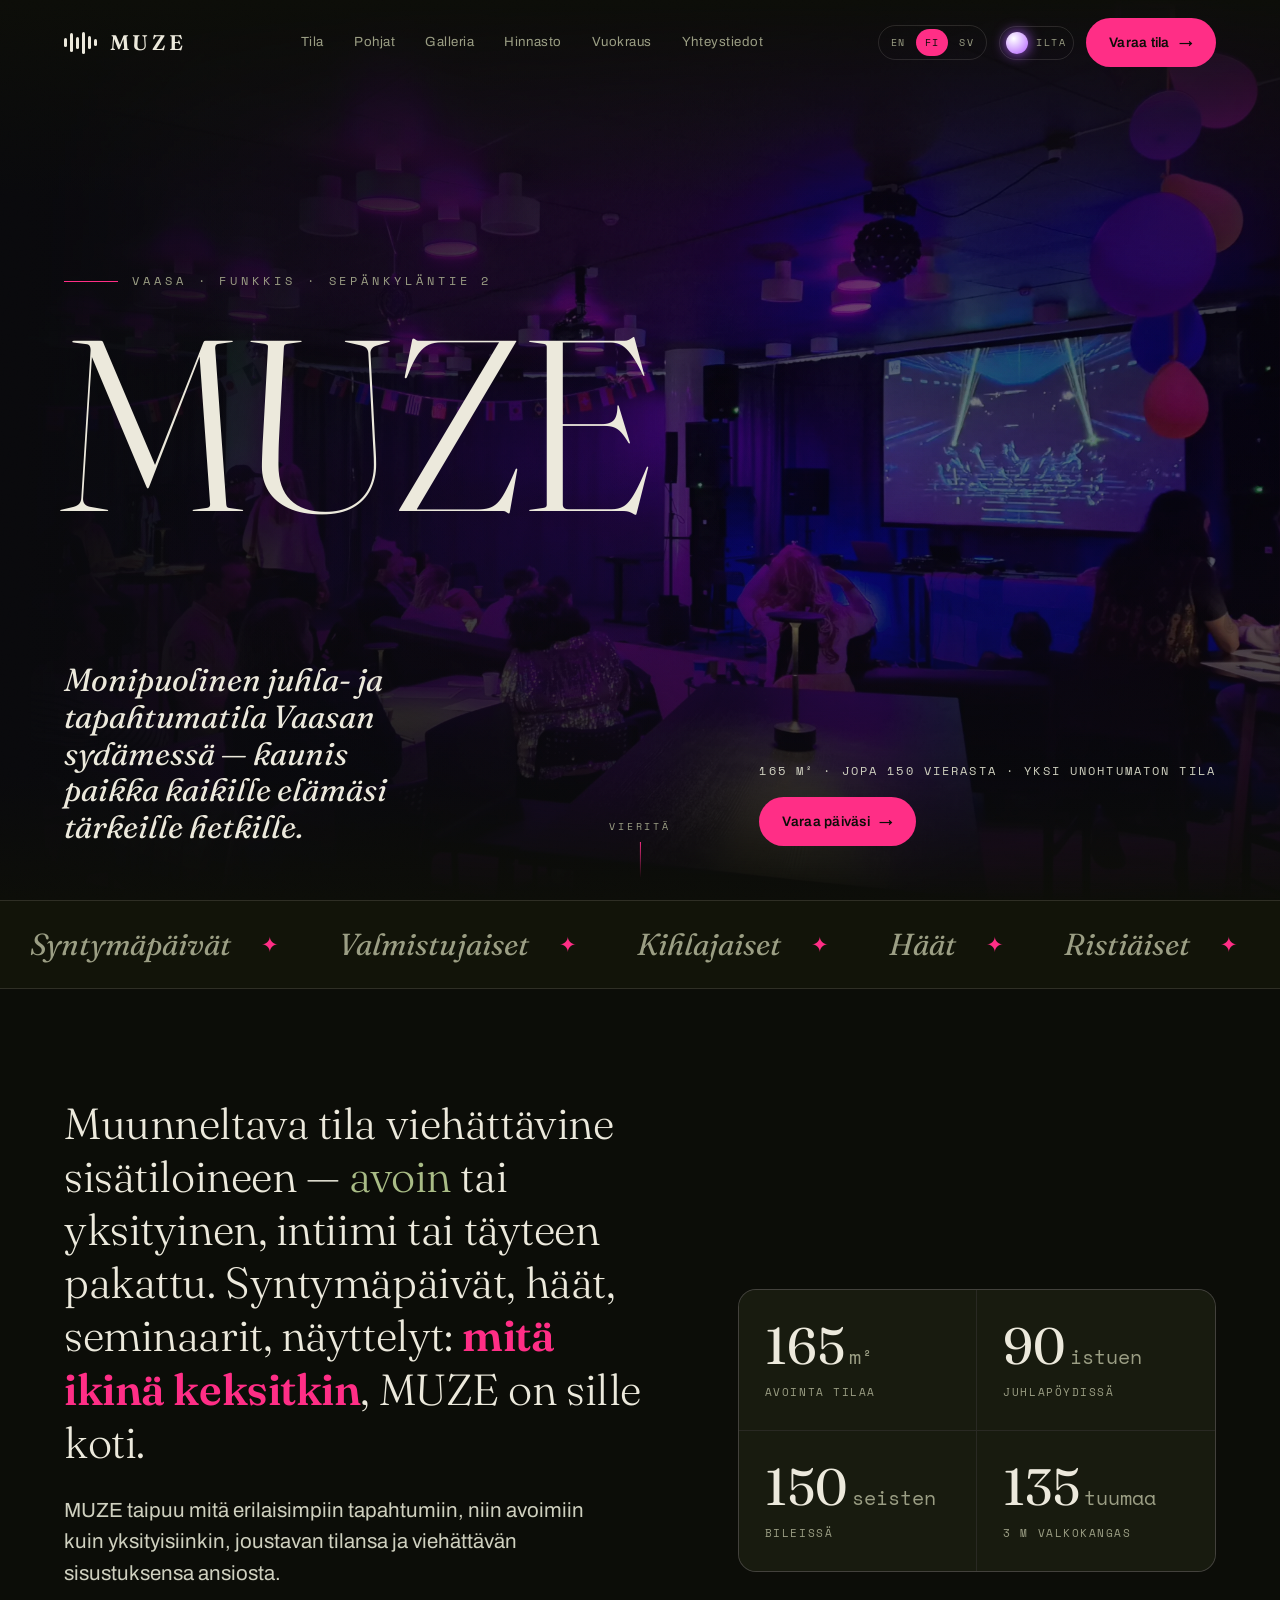
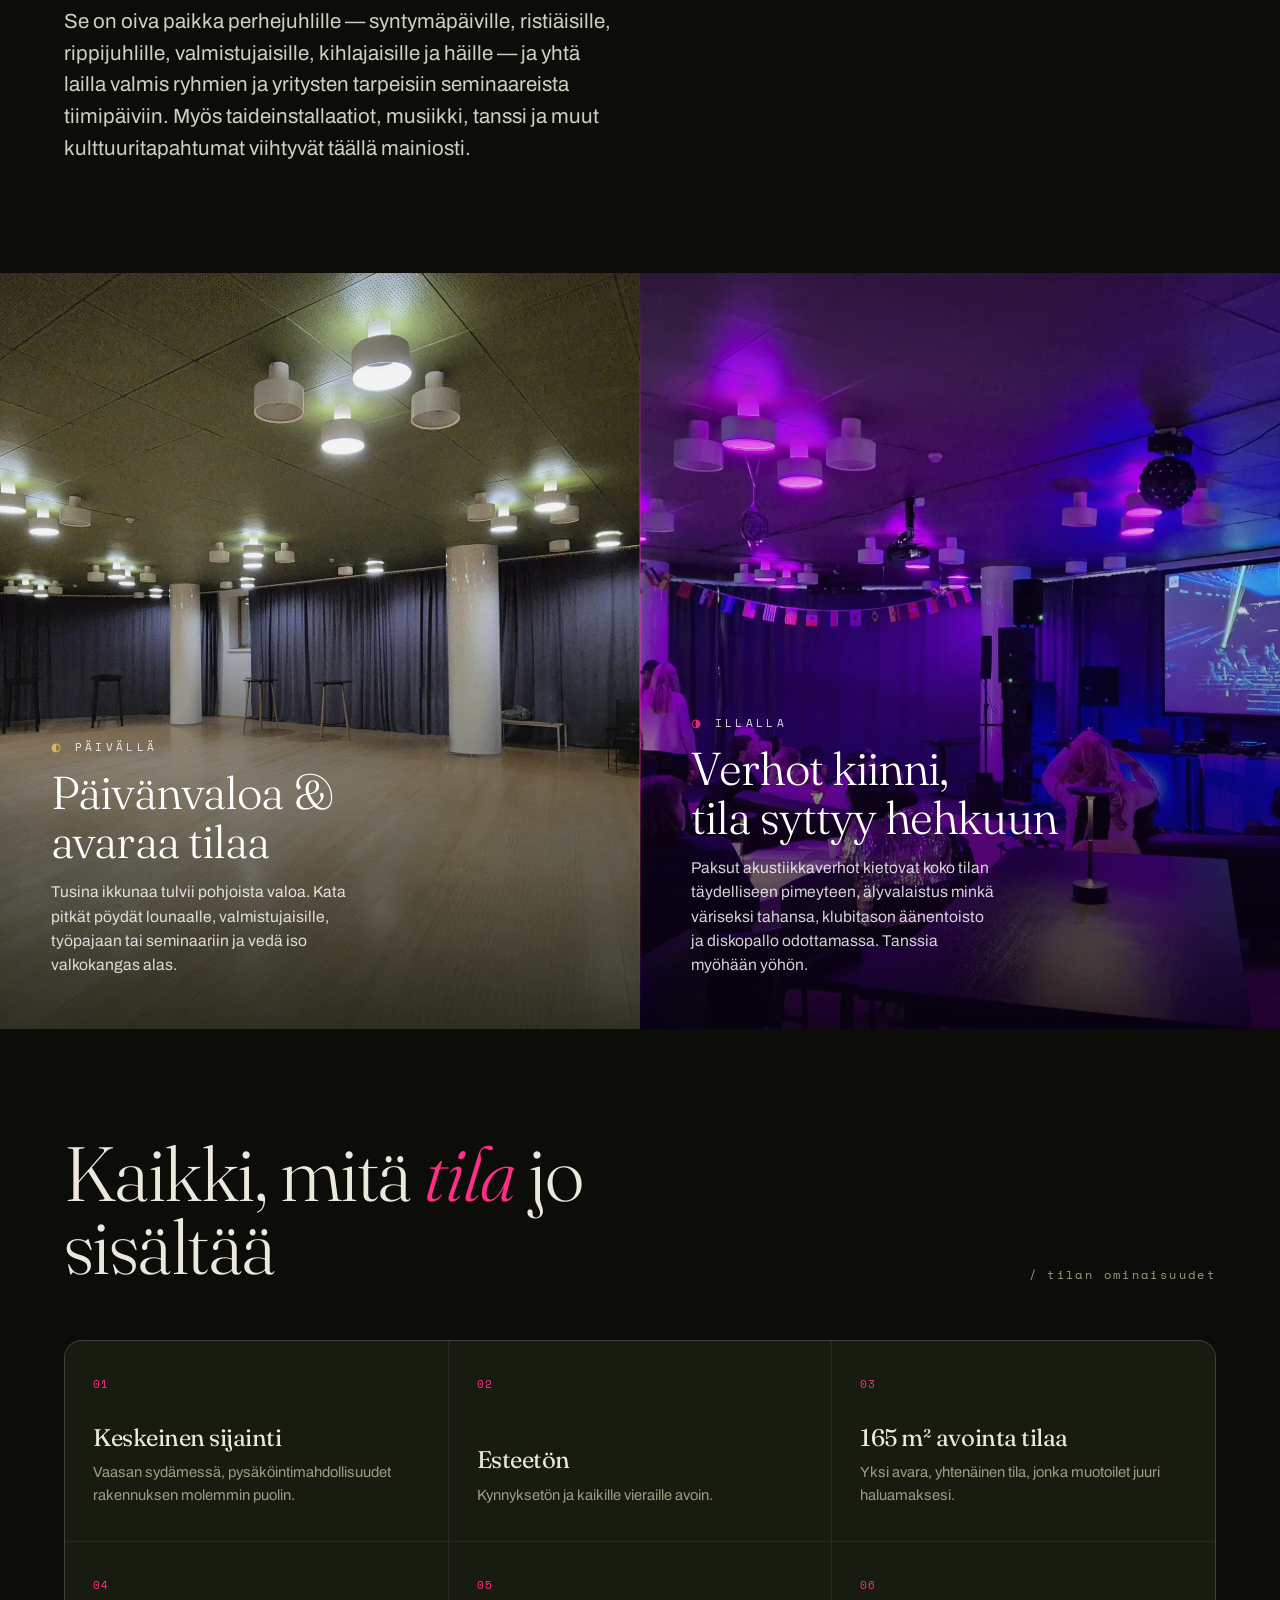
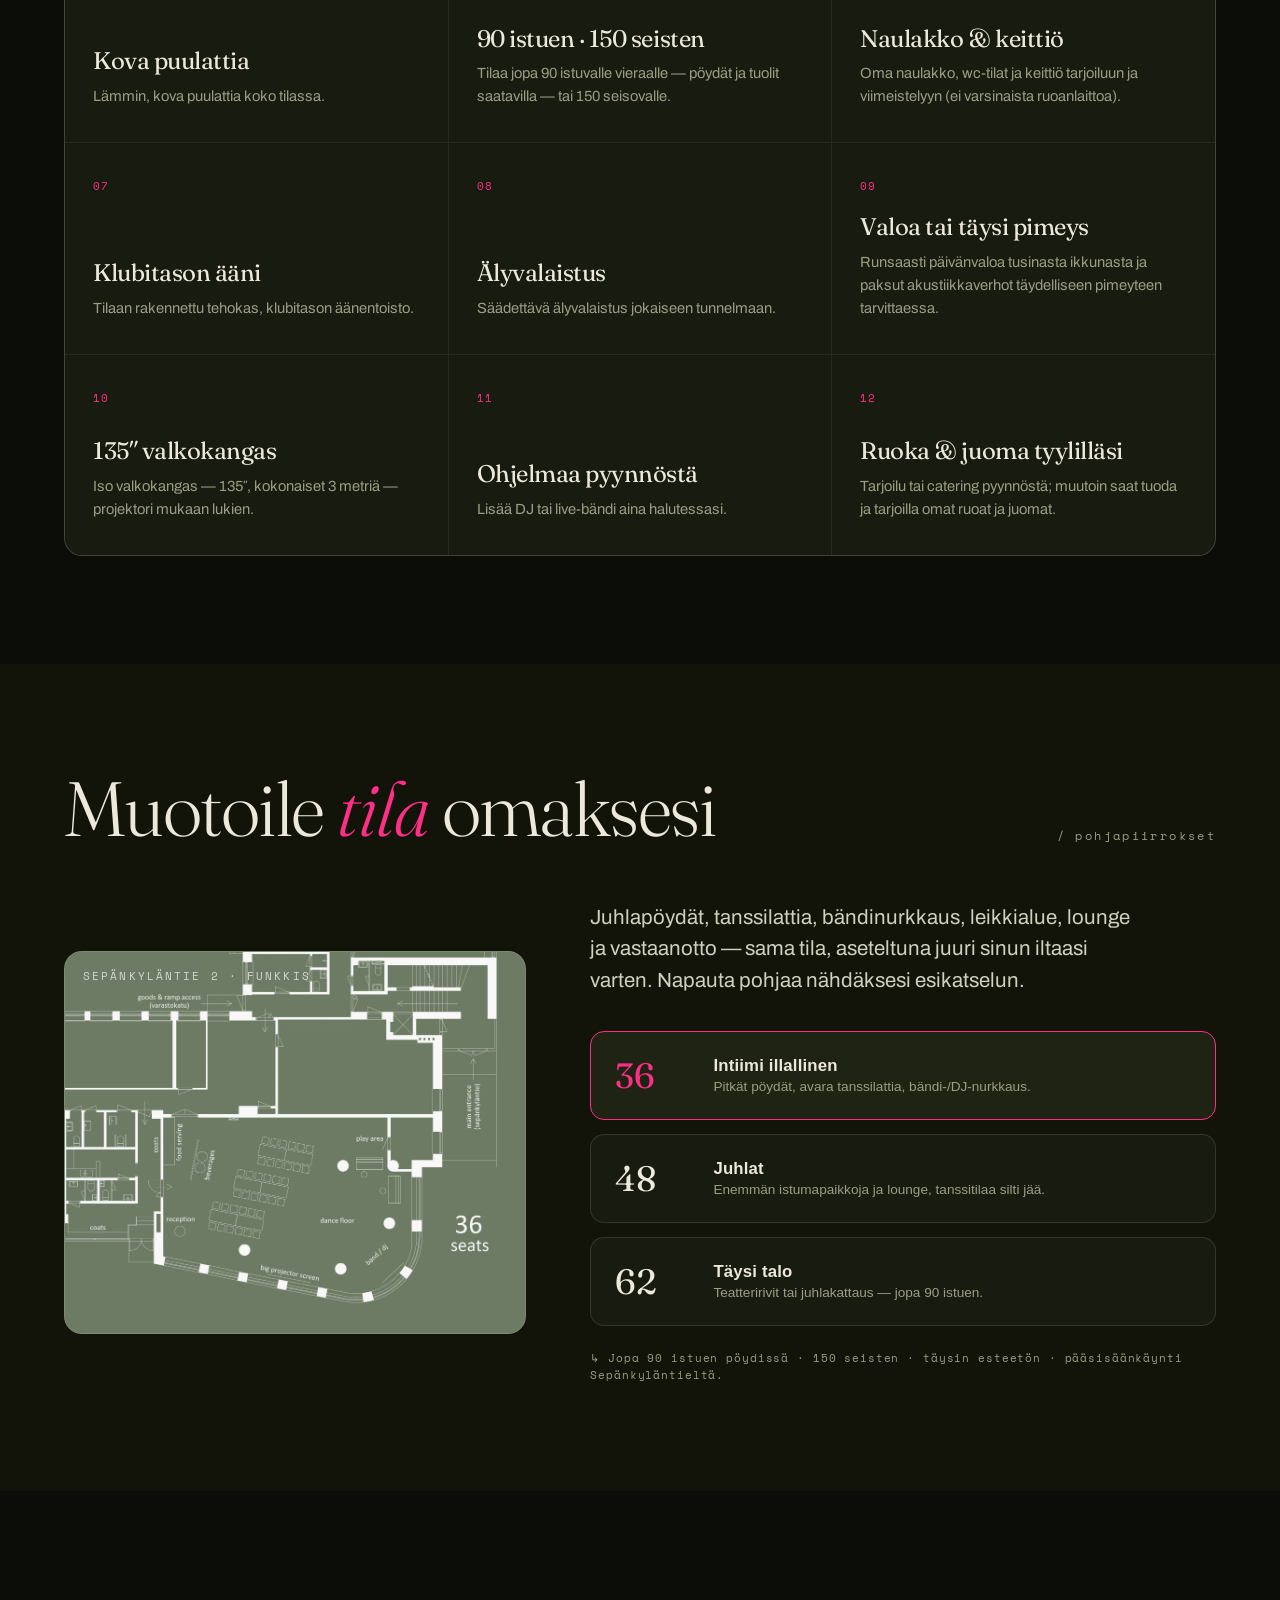
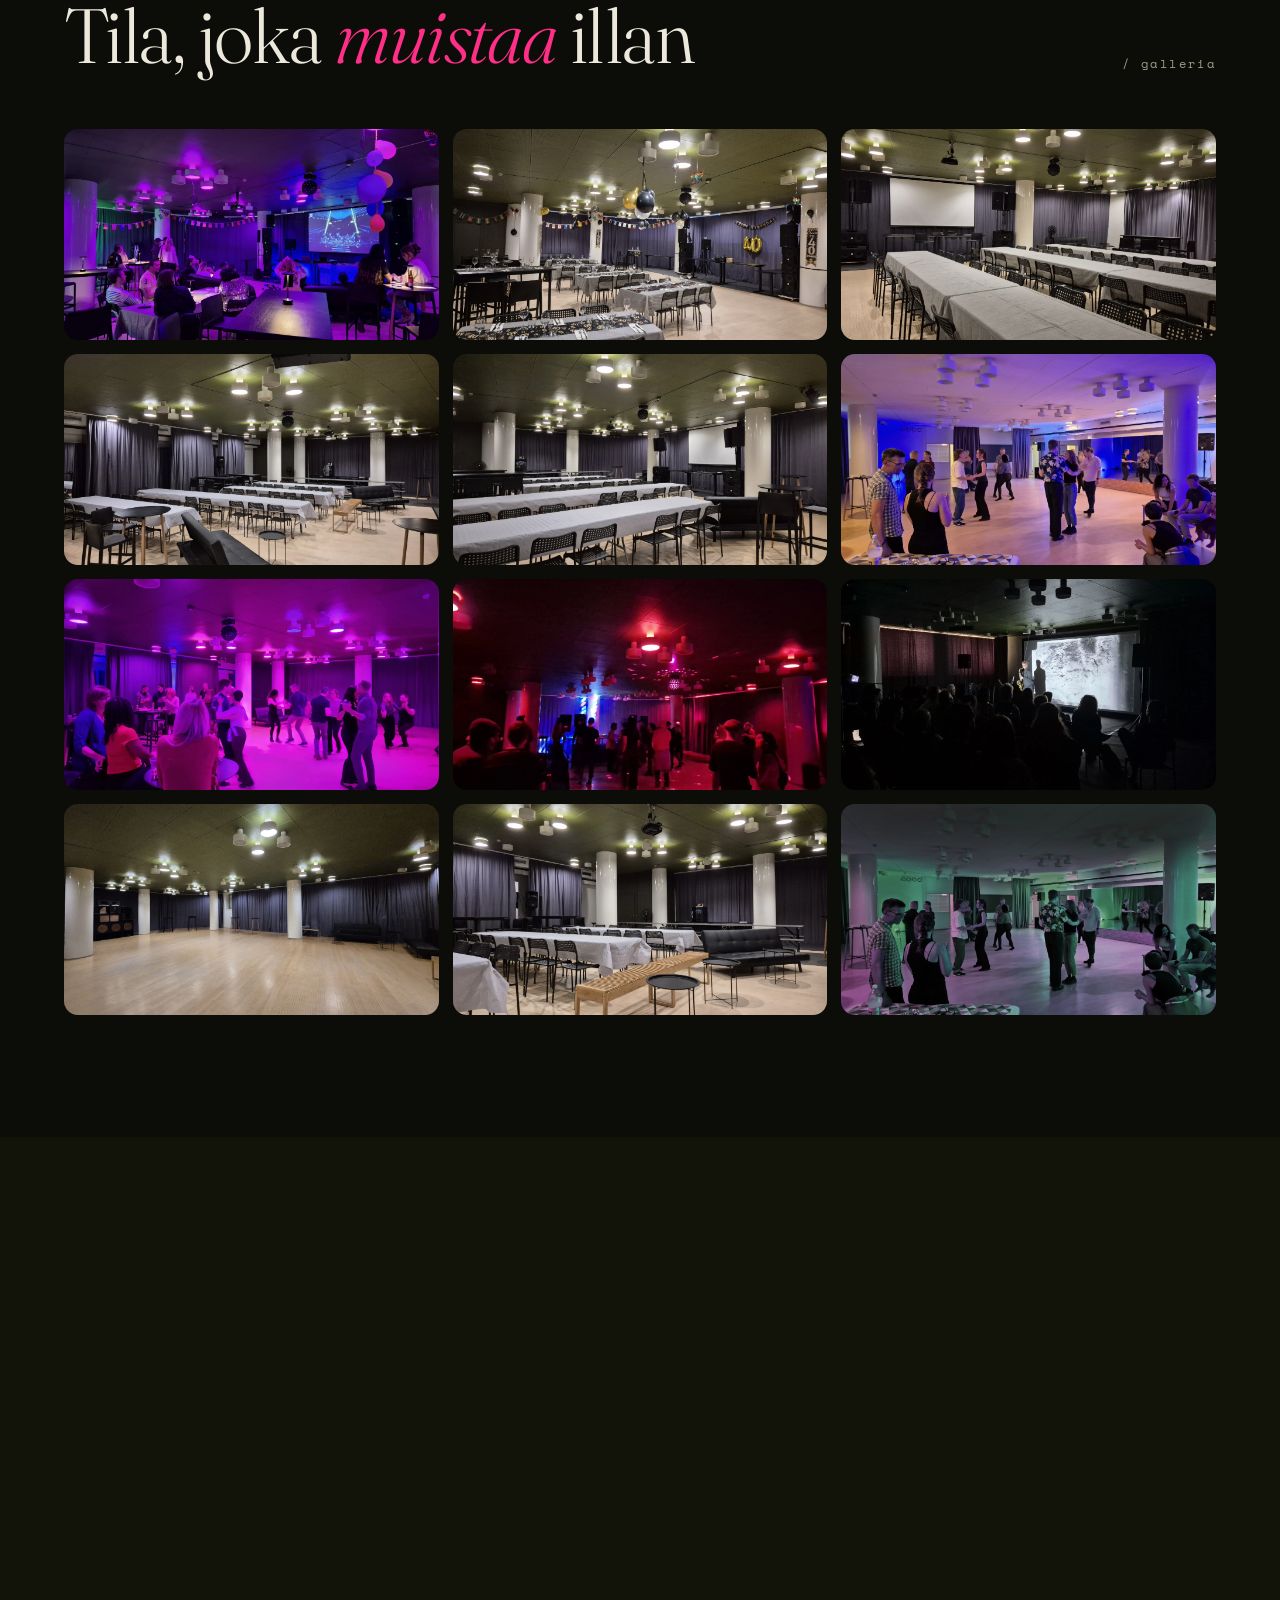
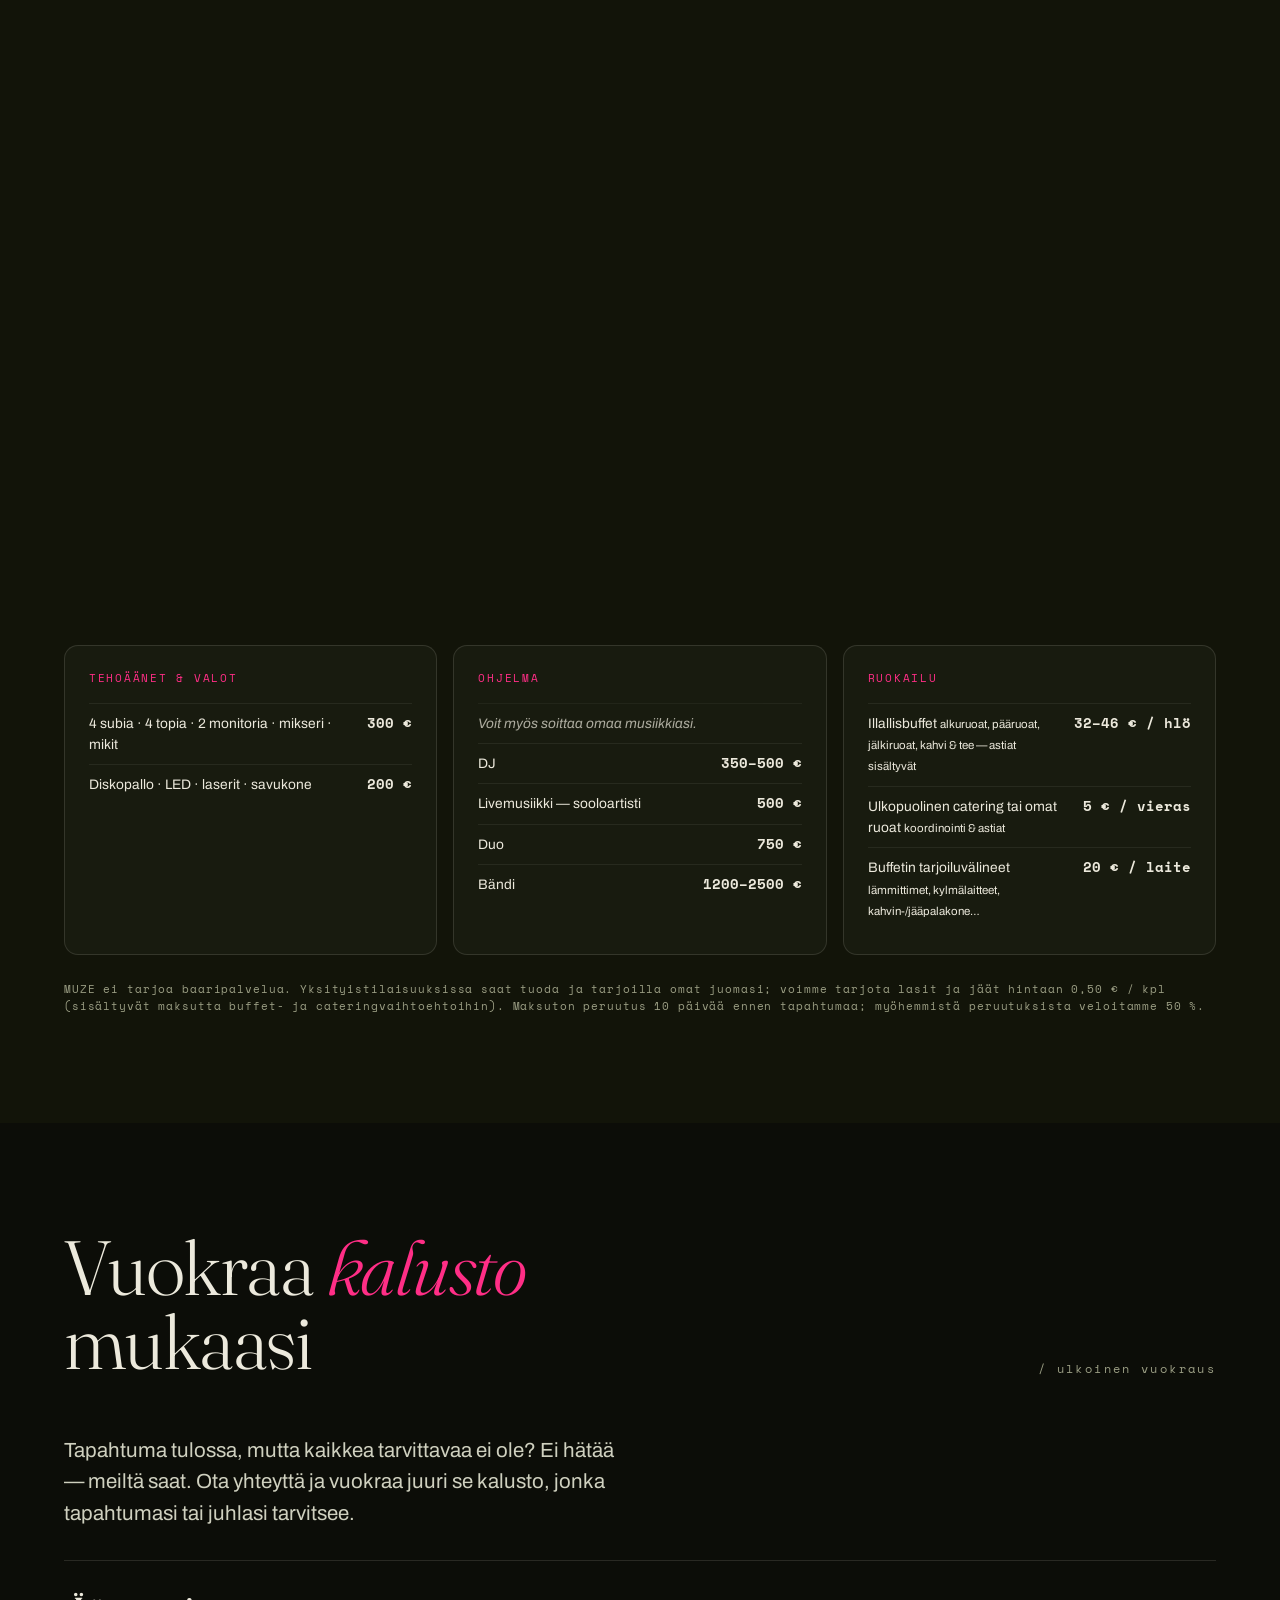
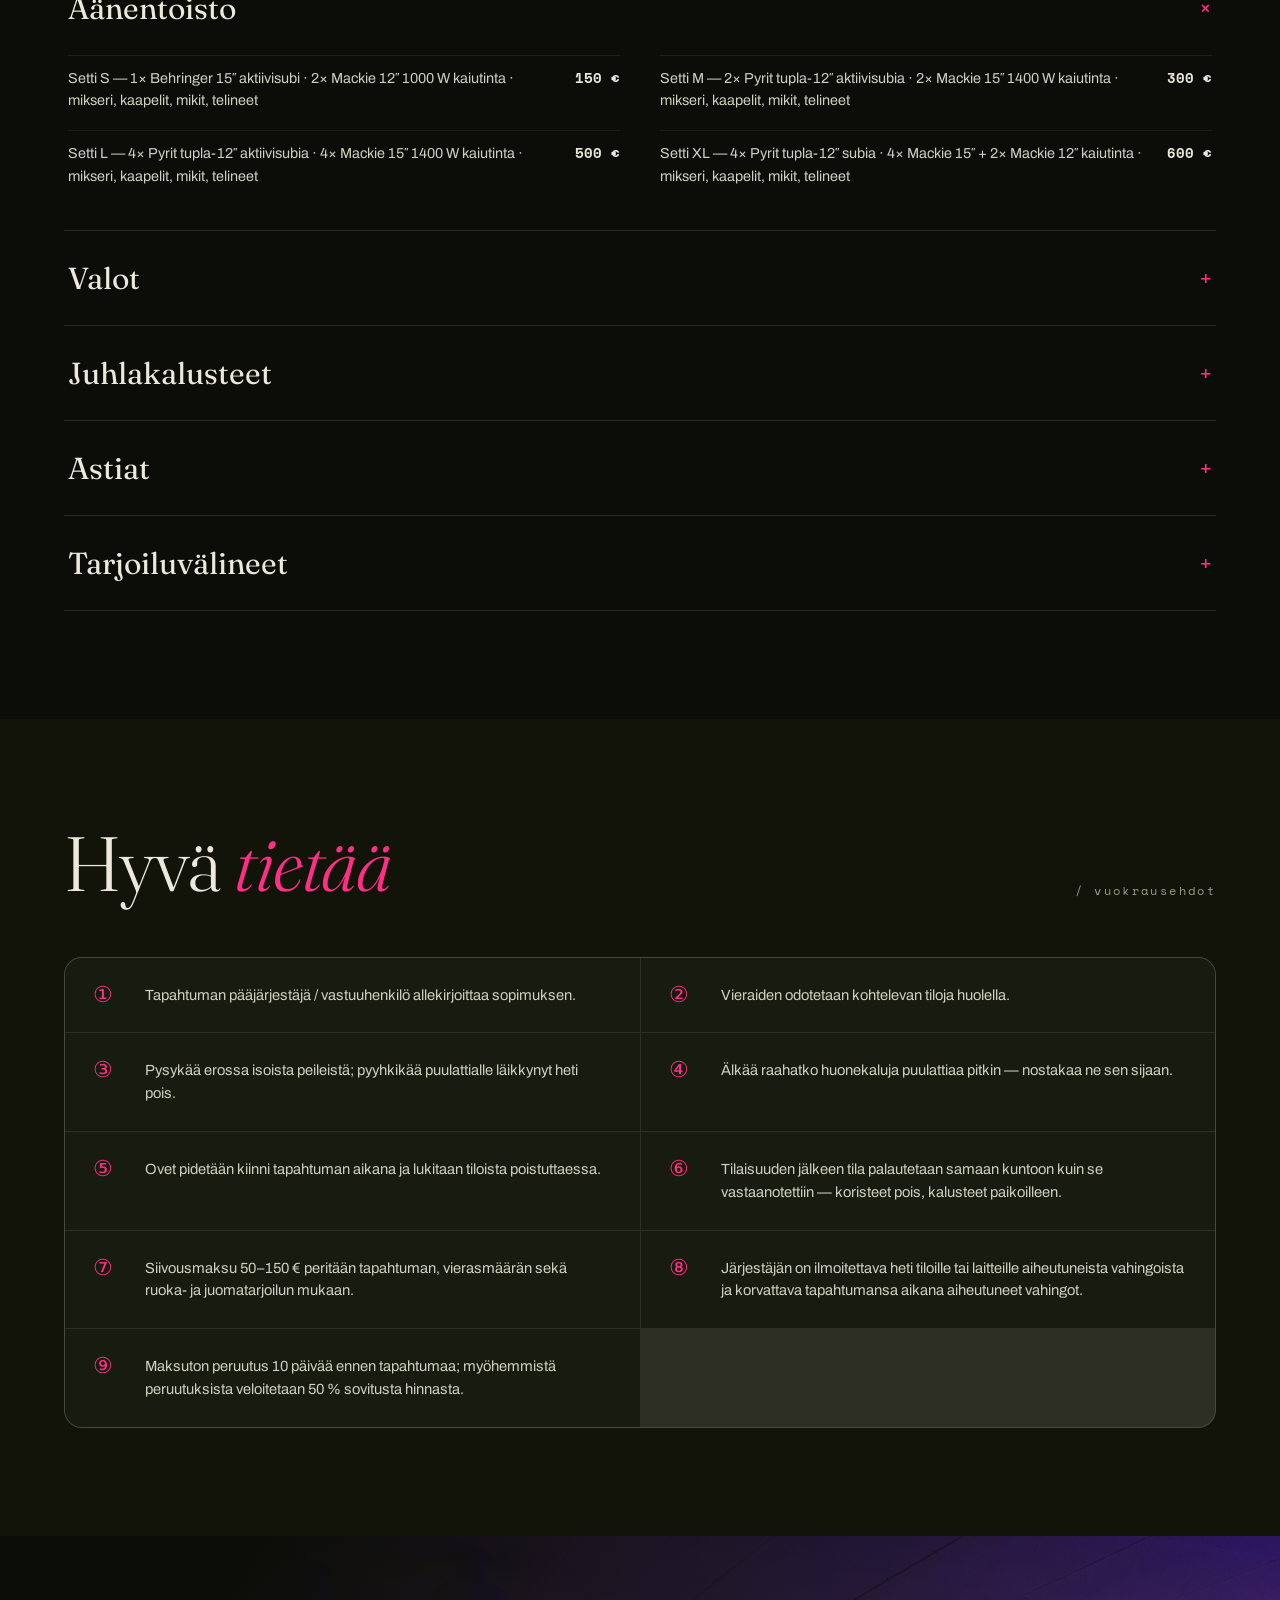
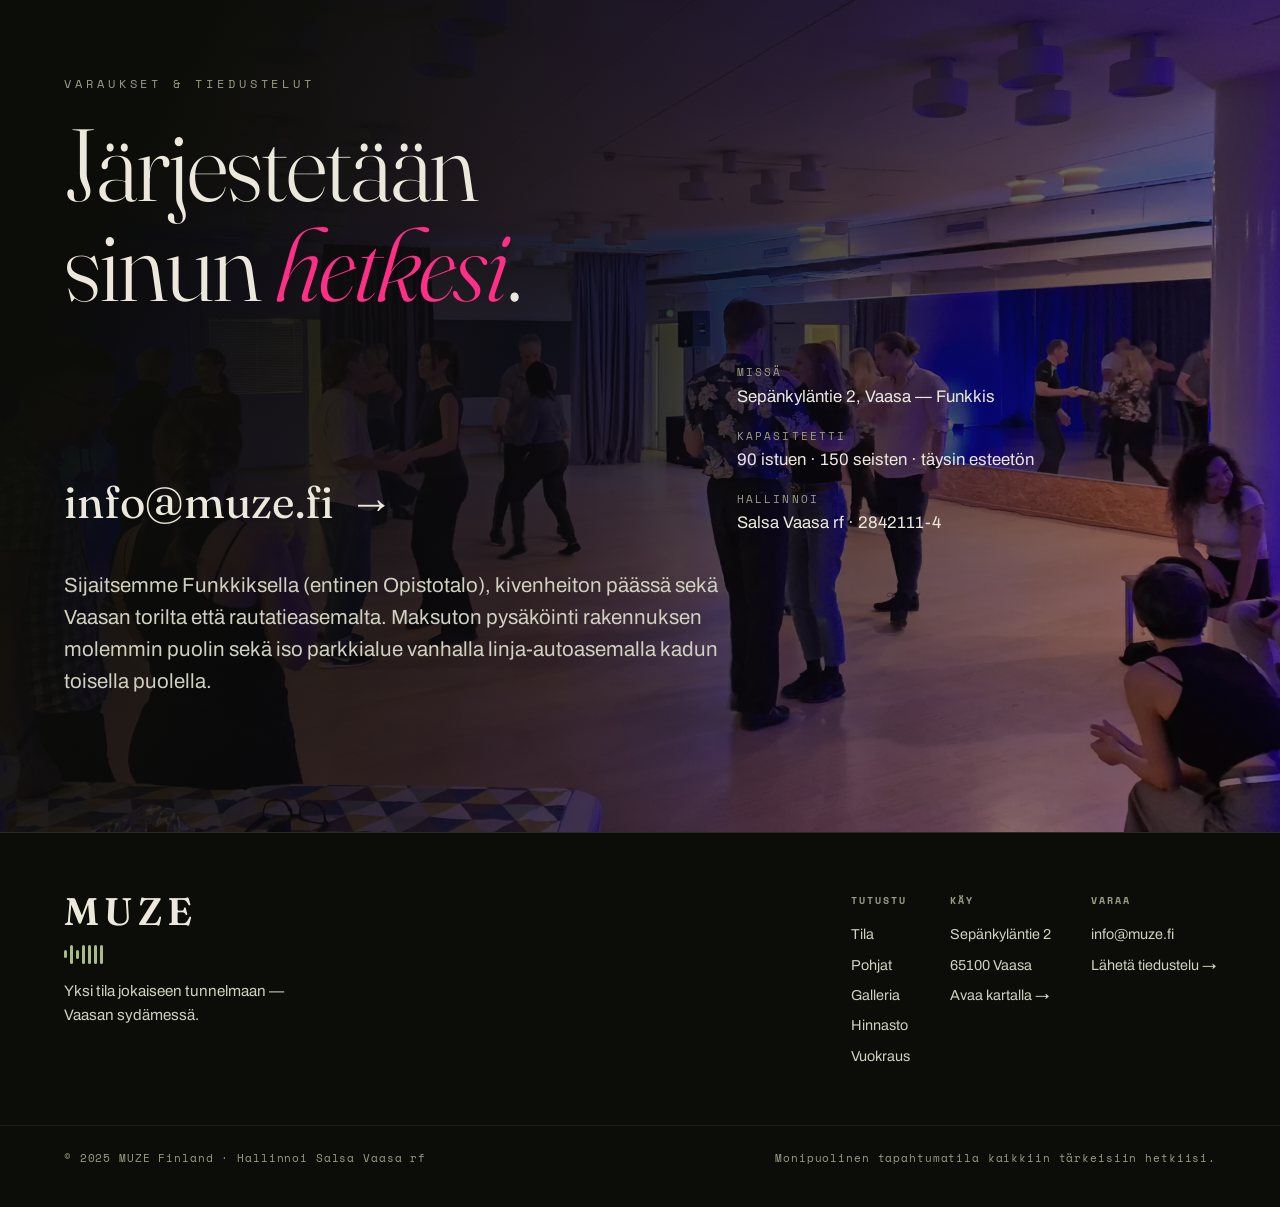
==== fi.html @ 7d25a876 "MUZE trilingual venue site (EN/FI/SV) Distinctive day/night event-space site for MUZE, Vaasa. Built " ====
<!DOCTYPE html>
<html lang="fi" dir="ltr" data-mode="night">
<head>
<meta charset="UTF-8" />
<meta name="viewport" content="width=device-width, initial-scale=1.0" />
<title>MUZE — Monipuolinen juhla- ja tapahtumatila Vaasan sydämessä</title>
<meta name="description" content="MUZE on 165 m² tapahtumatila Funkkiksella Vaasassa. Päivällä valoisa ja avara, illalla hehkuva juhlatila — häihin, juhliin, seminaareihin ja kaikkiin tärkeisiin hetkiin. Jopa 150 vierasta." />
<meta property="og:title" content="MUZE — Monipuolinen juhla- ja tapahtumatila Vaasan sydämessä" />
<meta property="og:description" content="MUZE on 165 m² tapahtumatila Funkkiksella Vaasassa. Päivällä valoisa ja avara, illalla hehkuva juhlatila — häihin, juhliin, seminaareihin ja kaikkiin tärkeisiin hetkiin. Jopa 150 vierasta." />
<meta property="og:type" content="website" />
<meta property="og:locale" content="fi_FI" />
<meta property="og:url" content="https://corak80.github.io/muze/fi.html" />
<meta property="og:image" content="https://corak80.github.io/muze/assets/20250517_221241-scaled.webp" />
<meta name="twitter:card" content="summary_large_image" />
<link rel="alternate" hreflang="en" href="https://corak80.github.io/muze/index.html" />
<link rel="alternate" hreflang="fi" href="https://corak80.github.io/muze/fi.html" />
<link rel="alternate" hreflang="sv" href="https://corak80.github.io/muze/sv.html" />
<link rel="alternate" hreflang="x-default" href="https://corak80.github.io/muze/index.html" />
<link rel="canonical" href="https://corak80.github.io/muze/fi.html" />
<link rel="icon" href="./assets/cropped-Muze-Logo_profile-scaled-1.webp" />
<link rel="preconnect" href="https://fonts.googleapis.com" />
<link rel="preconnect" href="https://fonts.gstatic.com" crossorigin />
<link href="https://fonts.googleapis.com/css2?family=Fraunces:ital,opsz,wght@0,9..144,300..900;1,9..144,300..600&family=Archivo:wght@300..800&family=Space+Mono:wght@400;700&display=swap" rel="stylesheet" />
<link rel="stylesheet" href="./site.css" />
</head>
<body>

<div class="aura" aria-hidden="true"><span class="a1"></span><span class="a2"></span><span class="a3"></span></div>

<nav class="nav" id="nav">
  <div class="nav-inner">
    <a href="#top" class="brand">
      <span class="mark" aria-hidden="true"><i></i><i></i><i></i><i></i><i></i><i></i></span>
      MUZE
    </a>
    <div class="nav-links">
      <a href="#space">Tila</a>
      <a href="#layouts">Pohjat</a>
      <a href="#gallery">Galleria</a>
      <a href="#pricing">Hinnasto</a>
      <a href="#rentals">Vuokraus</a>
      <a href="#contact">Yhteystiedot</a>
    </div>
    <div class="nav-tools">
      <div class="lang" role="group" aria-label="Language"><a href="./index.html" class="lang-opt" hreflang="en">EN</a><a href="./fi.html" class="lang-opt active" hreflang="fi">FI</a><a href="./sv.html" class="lang-opt" hreflang="sv">SV</a></div>
      <button class="toggle" id="modeToggle" aria-label="Day / night">
        <span class="dot"></span>
        <span class="lbl-night">Ilta</span><span class="lbl-day">Päivä</span>
      </button>
      <a href="mailto:info@muze.fi" class="btn btn-primary">Varaa tila <span class="arrow">→</span></a>
      <button class="menu-btn" id="menuBtn" aria-label="Menu"><span></span><span></span><span></span></button>
    </div>
  </div>
</nav>

<div class="mobile-menu" id="mobileMenu">
  <div class="lang lang-m" aria-label="Language"><a href="./index.html" class="lang-opt" hreflang="en">EN</a><a href="./fi.html" class="lang-opt active" hreflang="fi">FI</a><a href="./sv.html" class="lang-opt" hreflang="sv">SV</a></div>
  <a href="#space">Tila</a>
  <a href="#layouts">Pohjat</a>
  <a href="#gallery">Galleria</a>
  <a href="#pricing">Hinnasto</a>
  <a href="#rentals">Vuokraus</a>
  <a href="#contact">Yhteystiedot <em>info@muze.fi</em></a>
</div>

<header class="hero" id="top">
  <div class="hero-bg"><div class="photo" id="heroPhoto"></div></div>
  <div class="wrap">
    <div class="hero-eyebrow"><span class="ln"></span><span class="eyebrow">Vaasa · Funkkis · Sepänkyläntie 2</span></div>
    <h1 class="display"><span class="ch">M</span><span class="ch">U</span><span class="ch">Z</span><span class="ch">E</span></h1>
    <div class="wave" id="heroWave" aria-hidden="true"></div>
    <div class="hero-bottom">
      <p class="hero-tag">Monipuolinen juhla- ja tapahtumatila Vaasan sydämessä — kaunis paikka kaikille elämäsi tärkeille hetkille.</p>
      <div class="hero-cta">
        <span class="hero-meta">165 m² · jopa 150 vierasta · yksi unohtumaton tila</span>
        <a href="#contact" class="btn btn-primary">Varaa päiväsi <span class="arrow">→</span></a>
      </div>
    </div>
  </div>
  <div class="scrollcue"><span>vieritä</span><span class="bar"></span></div>
</header>

<div class="marquee" aria-hidden="true">
  <div class="marquee-track" id="marquee"><span>Syntymäpäivät</span><span>Valmistujaiset</span><span>Kihlajaiset</span><span>Häät</span><span>Ristiäiset</span><span>Rippijuhlat</span><span>Näyttelyt</span><span>Elokuvaillat</span><span>Seminaarit</span><span>Tiimipäivät</span><span>Tanssi</span><span>Musiikki</span></div>
</div>

<section class="section" id="space">
  <div class="wrap intro">
    <div>
      <p class="big reveal">Muunneltava tila viehättävine sisätiloineen — <span class="sg">avoin</span> tai yksityinen, intiimi tai täyteen pakattu. Syntymäpäivät, häät, seminaarit, näyttelyt: <b>mitä ikinä keksitkin</b>, MUZE on sille koti.</p>
      <p class="lead reveal d1" style="margin-top:26px">MUZE taipuu mitä erilaisimpiin tapahtumiin, niin avoimiin kuin yksityisiinkin, joustavan tilansa ja viehättävän sisustuksensa ansiosta.</p>
      <p class="lead reveal d2" style="margin-top:16px">Se on oiva paikka perhejuhlille — syntymäpäiville, ristiäisille, rippijuhlille, valmistujaisille, kihlajaisille ja häille — ja yhtä lailla valmis ryhmien ja yritysten tarpeisiin seminaareista tiimipäiviin. Myös taideinstallaatiot, musiikki, tanssi ja muut kulttuuritapahtumat viihtyvät täällä mainiosti.</p>
    </div>
    <div class="stats reveal d1">
      <div class="stat"><div class="n" data-count="165">0<small>m²</small></div><div class="l">Avointa tilaa</div></div>
      <div class="stat"><div class="n" data-count="90">0<small>istuen</small></div><div class="l">Juhlapöydissä</div></div>
      <div class="stat"><div class="n" data-count="150">0<small>seisten</small></div><div class="l">Bileissä</div></div>
      <div class="stat"><div class="n" data-count="135">0<small>tuumaa</small></div><div class="l">3 m valkokangas</div></div>
    </div>
  </div>
</section>

<section class="section duality">
  <div class="duo">
    <div class="panel day">
      <img src="./assets/20250106_141251-scaled.webp" alt="MUZE — Päivällä" loading="lazy" />
      <div class="ov"></div>
      <div class="c"><div class="k"><b>◐</b> Päivällä</div><h3 class="display">Päivänvaloa &amp;<br>avaraa tilaa</h3><p>Tusina ikkunaa tulvii pohjoista valoa. Kata pitkät pöydät lounaalle, valmistujaisille, työpajaan tai seminaariin ja vedä iso valkokangas alas.</p></div>
    </div>
    <div class="panel night">
      <img src="./assets/20250517_221241-scaled.webp" alt="MUZE — Illalla" loading="lazy" />
      <div class="ov"></div>
      <div class="c"><div class="k"><b>◑</b> Illalla</div><h3 class="display">Verhot kiinni,<br>tila syttyy hehkuun</h3><p>Paksut akustiikkaverhot kietovat koko tilan täydelliseen pimeyteen, älyvalaistus minkä väriseksi tahansa, klubitason äänentoisto ja diskopallo odottamassa. Tanssia myöhään yöhön.</p></div>
    </div>
    <div class="divide"></div>
  </div>
</section>

<section class="section" id="features">
  <div class="wrap">
    <div class="shead"><h2 class="display reveal">Kaikki, mitä <em>tila</em> jo sisältää</h2><span class="snum reveal d1">/ tilan ominaisuudet</span></div>
    <div class="feat-grid">
      <div class="feat reveal"><span class="fi">01</span><div><h4 class="display">Keskeinen sijainti</h4><p>Vaasan sydämessä, pysäköintimahdollisuudet rakennuksen molemmin puolin.</p></div></div>
      <div class="feat reveal d1"><span class="fi">02</span><div><h4 class="display">Esteetön</h4><p>Kynnyksetön ja kaikille vieraille avoin.</p></div></div>
      <div class="feat reveal d2"><span class="fi">03</span><div><h4 class="display">165 m² avointa tilaa</h4><p>Yksi avara, yhtenäinen tila, jonka muotoilet juuri haluamaksesi.</p></div></div>
      <div class="feat reveal"><span class="fi">04</span><div><h4 class="display">Kova puulattia</h4><p>Lämmin, kova puulattia koko tilassa.</p></div></div>
      <div class="feat reveal d1"><span class="fi">05</span><div><h4 class="display">90 istuen · 150 seisten</h4><p>Tilaa jopa 90 istuvalle vieraalle — pöydät ja tuolit saatavilla — tai 150 seisovalle.</p></div></div>
      <div class="feat reveal d2"><span class="fi">06</span><div><h4 class="display">Naulakko & keittiö</h4><p>Oma naulakko, wc-tilat ja keittiö tarjoiluun ja viimeistelyyn (ei varsinaista ruoanlaittoa).</p></div></div>
      <div class="feat reveal"><span class="fi">07</span><div><h4 class="display">Klubitason ääni</h4><p>Tilaan rakennettu tehokas, klubitason äänentoisto.</p></div></div>
      <div class="feat reveal d1"><span class="fi">08</span><div><h4 class="display">Älyvalaistus</h4><p>Säädettävä älyvalaistus jokaiseen tunnelmaan.</p></div></div>
      <div class="feat reveal d2"><span class="fi">09</span><div><h4 class="display">Valoa tai täysi pimeys</h4><p>Runsaasti päivänvaloa tusinasta ikkunasta ja paksut akustiikkaverhot täydelliseen pimeyteen tarvittaessa.</p></div></div>
      <div class="feat reveal"><span class="fi">10</span><div><h4 class="display">135″ valkokangas</h4><p>Iso valkokangas — 135″, kokonaiset 3 metriä — projektori mukaan lukien.</p></div></div>
      <div class="feat reveal d1"><span class="fi">11</span><div><h4 class="display">Ohjelmaa pyynnöstä</h4><p>Lisää DJ tai live-bändi aina halutessasi.</p></div></div>
      <div class="feat reveal d2"><span class="fi">12</span><div><h4 class="display">Ruoka & juoma tyylilläsi</h4><p>Tarjoilu tai catering pyynnöstä; muutoin saat tuoda ja tarjoilla omat ruoat ja juomat.</p></div></div>
    </div>
  </div>
</section>

<section class="section layouts" id="layouts">
  <div class="wrap">
    <div class="shead"><h2 class="display reveal">Muotoile <em>tila</em> omaksesi</h2><span class="snum reveal d1">/ pohjapiirrokset</span></div>
    <div class="lay-wrap">
      <div class="lay-plan reveal" id="layPlan">
        <span class="tagn">Sepänkyläntie 2 · Funkkis</span>
        <img src="./assets/1_1.webp" data-i="0" class="on" alt="Intiimi illallinen — 36" />
        <img src="./assets/3_1.webp" data-i="1" alt="Juhlat — 48" />
        <img src="./assets/5_1.webp" data-i="2" alt="Täysi talo — 62" />
      </div>
      <div class="reveal d1">
        <p class="lead">Juhlapöydät, tanssilattia, bändinurkkaus, leikkialue, lounge ja vastaanotto — sama tila, aseteltuna juuri sinun iltaasi varten. Napauta pohjaa nähdäksesi esikatselun.</p>
        <div class="lay-opts" id="layOpts">
          <button class="lay-opt active" data-i="0"><span class="seats">36</span><div class="ld"><h5>Intiimi illallinen</h5><p>Pitkät pöydät, avara tanssilattia, bändi-/DJ-nurkkaus.</p></div></button>
          <button class="lay-opt" data-i="1"><span class="seats">48</span><div class="ld"><h5>Juhlat</h5><p>Enemmän istumapaikkoja ja lounge, tanssitilaa silti jää.</p></div></button>
          <button class="lay-opt" data-i="2"><span class="seats">62</span><div class="ld"><h5>Täysi talo</h5><p>Teatteririvit tai juhlakattaus — jopa 90 istuen.</p></div></button>
        </div>
        <p class="lay-note">↳ Jopa 90 istuen pöydissä · 150 seisten · täysin esteetön · pääsisäänkäynti Sepänkyläntieltä.</p>
      </div>
    </div>
  </div>
</section>

<section class="section" id="gallery">
  <div class="wrap">
    <div class="shead"><h2 class="display reveal">Tila, joka <em>muistaa</em> illan</h2><span class="snum reveal d1">/ galleria</span></div>
    <div class="gal reveal">
      <figure><img src="./assets/20250517_221241-scaled.webp" alt="Tanssi-ilta · täysi hehku" loading="lazy"><figcaption>Tanssi-ilta · täysi hehku</figcaption></figure>
      <figure><img src="./assets/4-scaled.webp" alt="Seminaari · päivällä" loading="lazy"><figcaption>Seminaari · päivällä</figcaption></figure>
      <figure><img src="./assets/20241213_213850-scaled.webp" alt="Livemusiikkia · intiimi keikka" loading="lazy"><figcaption>Livemusiikkia · intiimi keikka</figcaption></figure>
      <figure><img src="./assets/20250106_141251-scaled.webp" alt="165 m² · avoin lattia" loading="lazy"><figcaption>165 m² · avoin lattia</figcaption></figure>
      <figure><img src="./assets/20250613_194356-scaled.webp" alt="Merkkipäivä" loading="lazy"><figcaption>Merkkipäivä</figcaption></figure>
      <figure><img src="./assets/20250909_140627-scaled.webp" alt="Elokuvailta · 135″" loading="lazy"><figcaption>Elokuvailta · 135″</figcaption></figure>
      <figure><img src="./assets/20241201_015113-scaled.webp" alt="Pimeän tultua" loading="lazy"><figcaption>Pimeän tultua</figcaption></figure>
      <figure><img src="./assets/6-scaled.webp" alt="Illallinen & lounge" loading="lazy"><figcaption>Illallinen & lounge</figcaption></figure>
      <figure><img src="./assets/20250905_082821-scaled.webp" alt="Päiväkattaus" loading="lazy"><figcaption>Päiväkattaus</figcaption></figure>
      <figure><img src="./assets/20240927_183017-scaled.webp" alt="Juhlaksi pukeutuneena" loading="lazy"><figcaption>Juhlaksi pukeutuneena</figcaption></figure>
      <figure><img src="./assets/20250412_191204-scaled.webp" alt="Iltatapahtuma" loading="lazy"><figcaption>Iltatapahtuma</figcaption></figure>
      <figure><img src="./assets/10-scaled.webp" alt="Hyvää seuraa" loading="lazy"><figcaption>Hyvää seuraa</figcaption></figure>
    </div>
  </div>
</section>

<section class="section layouts" id="pricing">
  <div class="wrap">
    <div class="shead"><h2 class="display reveal">Vuokraa <em>tila</em></h2><span class="snum reveal d1">/ hinnat sis. projektorin, kankaan & perusäänet</span></div>
    <p class="lay-note reveal" style="margin:-30px 0 30px">Hinnat ovat suuntaa-antavia — pyydä tapahtumallesi räätälöity tarjous. &nbsp;·&nbsp; Sisältää projektorin, ison valkokankaan ja perusäänentoiston käytön.</p>
    <div class="price-grid">
      <div class="pcard reveal">
        <div class="ptitle">Maanantai — torstai</div>
        <div class="psub">Arkihinnat</div>
        <div class="prow"><div class="pd">4 tuntia<small>päättyen klo 21:00 mennessä</small></div><div class="pp">150 €</div></div><div class="prow"><div class="pd">4 tuntia<small>päättyen myöhemmin</small></div><div class="pp">180 €</div></div><div class="prow"><div class="pd">8 tuntia<small>päättyen klo 21:00 mennessä</small></div><div class="pp">250 €</div></div><div class="prow"><div class="pd">8 tuntia<small>päättyen myöhemmin</small></div><div class="pp">300 €</div></div>
      </div>
      <div class="pcard reveal">
        <div class="ptitle">Perjantai tai lauantai</div>
        <div class="psub">Viikonloppuhinnat</div>
        <div class="prow"><div class="pd">4 tuntia<small>päättyen klo 21:00 mennessä</small></div><div class="pp">200 €</div></div><div class="prow"><div class="pd">4 tuntia<small>päättyen myöhemmin</small></div><div class="pp">230 €</div></div><div class="prow"><div class="pd">8 tuntia<small>päättyen klo 21:00 mennessä</small></div><div class="pp">300 €</div></div><div class="prow"><div class="pd">8 tuntia<small>päättyen myöhemmin</small></div><div class="pp">350 €</div></div>
      </div>
      <div class="pcard feature reveal">
        <div class="ptitle">Koko viikonloppu</div>
        <div class="psub">Perjantaista sunnuntaihin — vietä kunnon juhlat</div>
        <div class="prow"><div class="pd">48 tuntia<small>perjantaista sunnuntaihin, päättyen klo 14 mennessä</small></div><div class="pp">450 €</div></div><div class="prow"><div class="pd">Pöydät, tuolit & liinat</div><div class="pp">1,50 € / paikka</div></div><div class="prow"><div class="pd">Siivousmaksu<small>tapahtuman, vierasmäärän & tarjoilun mukaan</small></div><div class="pp">50–150 €</div></div>
      </div>
    </div>
    <div class="addons">
      <div class="addon reveal"><div class="at">Tehoäänet & valot</div><div class="arow"><span>4 subia · 4 topia · 2 monitoria · mikseri · mikit</span><b>300 €</b></div><div class="arow"><span>Diskopallo · LED · laserit · savukone</span><b>200 €</b></div></div>
      <div class="addon reveal"><div class="at">Ohjelma</div><div class="arow" style="opacity:.7"><span><em>Voit myös soittaa omaa musiikkiasi.</em></span><b></b></div><div class="arow"><span>DJ</span><b>350–500 €</b></div><div class="arow"><span>Livemusiikki — sooloartisti</span><b>500 €</b></div><div class="arow"><span>Duo</span><b>750 €</b></div><div class="arow"><span>Bändi</span><b>1200–2500 €</b></div></div>
      <div class="addon reveal"><div class="at">Ruokailu</div><div class="arow"><span>Illallisbuffet <small>alkuruoat, pääruoat, jälkiruoat, kahvi & tee — astiat sisältyvät</small></span><b>32–46 € / hlö</b></div><div class="arow"><span>Ulkopuolinen catering tai omat ruoat <small>koordinointi & astiat</small></span><b>5 € / vieras</b></div><div class="arow"><span>Buffetin tarjoiluvälineet <small>lämmittimet, kylmälaitteet, kahvin-/jääpalakone…</small></span><b>20 € / laite</b></div></div>
    </div>
    <p class="lay-note" style="margin-top:26px">MUZE ei tarjoa baaripalvelua. Yksityistilaisuuksissa saat tuoda ja tarjoilla omat juomasi; voimme tarjota lasit ja jäät hintaan 0,50 € / kpl (sisältyvät maksutta buffet- ja cateringvaihtoehtoihin). Maksuton peruutus 10 päivää ennen tapahtumaa; myöhemmistä peruutuksista veloitamme 50 %.</p>
  </div>
</section>

<section class="section" id="rentals">
  <div class="wrap">
    <div class="shead"><h2 class="display reveal">Vuokraa <em>kalusto</em> mukaasi</h2><span class="snum reveal d1">/ ulkoinen vuokraus</span></div>
    <p class="lead reveal" style="margin-bottom:30px">Tapahtuma tulossa, mutta kaikkea tarvittavaa ei ole? Ei hätää — meiltä saat. Ota yhteyttä ja vuokraa juuri se kalusto, jonka tapahtumasi tai juhlasi tarvitsee.</p>
    <div class="acc reveal" id="acc">
      <div class="acc-item open">
        <button class="acc-head">Äänentoisto <span class="plus">+</span></button>
        <div class="acc-body"><div class="acc-inner"><div class="acc-grid">
          <div class="arow"><span>Setti S — 1× Behringer 15″ aktiivisubi · 2× Mackie 12″ 1000 W kaiutinta · mikseri, kaapelit, mikit, telineet</span><b>150 €</b></div>
          <div class="arow"><span>Setti M — 2× Pyrit tupla-12″ aktiivisubia · 2× Mackie 15″ 1400 W kaiutinta · mikseri, kaapelit, mikit, telineet</span><b>300 €</b></div>
          <div class="arow"><span>Setti L — 4× Pyrit tupla-12″ aktiivisubia · 4× Mackie 15″ 1400 W kaiutinta · mikseri, kaapelit, mikit, telineet</span><b>500 €</b></div>
          <div class="arow"><span>Setti XL — 4× Pyrit tupla-12″ subia · 4× Mackie 15″ + 2× Mackie 12″ kaiutinta · mikseri, kaapelit, mikit, telineet</span><b>600 €</b></div>
        </div></div></div>
      </div>
      <div class="acc-item">
        <button class="acc-head">Valot <span class="plus">+</span></button>
        <div class="acc-body"><div class="acc-inner"><div class="acc-grid">
          <div class="arow"><span>LED- & laservalo</span><b>100 € / kpl</b></div>
          <div class="arow"><span>RGB-tulvavalo</span><b>20 € / kpl</b></div>
          <div class="arow"><span>Huippuluokan savukone</span><b>150 €</b></div>
        </div></div></div>
      </div>
      <div class="acc-item">
        <button class="acc-head">Juhlakalusteet <span class="plus">+</span></button>
        <div class="acc-body"><div class="acc-inner"><div class="acc-grid">
          <div class="arow"><span>Taitettava pöytä 180 × 75 cm</span><b>10 € / pöytä</b></div>
          <div class="arow"><span>Pinottava tuoli</span><b>2,50 € / tuoli</b></div>
          <div class="arow"><span>Teltta 3 × 3 m</span><b>60 €</b></div>
          <div class="arow"><span>Teltta 3 × 6 m</span><b>80 €</b></div>
        </div></div></div>
      </div>
      <div class="acc-item">
        <button class="acc-head">Astiat <span class="plus">+</span></button>
        <div class="acc-body"><div class="acc-inner"><p class="lay-note" style="margin:0 0 14px">Noudetaan MUZElta ja palautetaan tiskattuina.</p><div class="acc-grid">
          <div class="arow"><span>Pöytäliina</span><b>3,50 € / kpl</b></div>
          <div class="arow full"><span>Lautaset, kulhot, ruokailuvälineet & lasit — samppanja-, viini- ja vesilasit sekä kahvi- ja teekupit</span><b>0,40 € / kpl</b></div>
        </div></div></div>
      </div>
      <div class="acc-item">
        <button class="acc-head">Tarjoiluvälineet <span class="plus">+</span></button>
        <div class="acc-body"><div class="acc-inner"><div class="acc-grid">
          <div class="arow"><span>Sähköinen keittolämmitin · 9 L</span><b>20 €</b></div>
          <div class="arow"><span>Sähköinen GN-lämpöhaude · 1/1</span><b>20 €</b></div>
          <div class="arow"><span>Sähköinen lämpölevy · 55 × 35 cm</span><b>20 €</b></div>
          <div class="arow"><span>Iso kahvinkeitin · 40 kupille</span><b>20 €</b></div>
          <div class="arow"><span>Pieni jääkaappi · k. 85 cm</span><b>20 €</b></div>
          <div class="arow"><span>Jääpalakone · n. 2 L</span><b>20 €</b></div>
        </div></div></div>
      </div>
    </div>
  </div>
</section>

<section class="section rules" id="rules">
  <div class="wrap">
    <div class="shead"><h2 class="display reveal">Hyvä <em>tietää</em></h2><span class="snum reveal d1">/ vuokrausehdot</span></div>
    <div class="rule-grid">
      <div class="rule reveal"><span class="rn display">①</span><p>Tapahtuman pääjärjestäjä / vastuuhenkilö allekirjoittaa sopimuksen.</p></div>
      <div class="rule reveal d1"><span class="rn display">②</span><p>Vieraiden odotetaan kohtelevan tiloja huolella.</p></div>
      <div class="rule reveal"><span class="rn display">③</span><p>Pysykää erossa isoista peileistä; pyyhkikää puulattialle läikkynyt heti pois.</p></div>
      <div class="rule reveal d1"><span class="rn display">④</span><p>Älkää raahatko huonekaluja puulattiaa pitkin — nostakaa ne sen sijaan.</p></div>
      <div class="rule reveal"><span class="rn display">⑤</span><p>Ovet pidetään kiinni tapahtuman aikana ja lukitaan tiloista poistuttaessa.</p></div>
      <div class="rule reveal d1"><span class="rn display">⑥</span><p>Tilaisuuden jälkeen tila palautetaan samaan kuntoon kuin se vastaanotettiin — koristeet pois, kalusteet paikoilleen.</p></div>
      <div class="rule reveal"><span class="rn display">⑦</span><p>Siivousmaksu 50–150 € peritään tapahtuman, vierasmäärän sekä ruoka- ja juomatarjoilun mukaan.</p></div>
      <div class="rule reveal d1"><span class="rn display">⑧</span><p>Järjestäjän on ilmoitettava heti tiloille tai laitteille aiheutuneista vahingoista ja korvattava tapahtumansa aikana aiheutuneet vahingot.</p></div>
      <div class="rule reveal"><span class="rn display">⑨</span><p>Maksuton peruutus 10 päivää ennen tapahtumaa; myöhemmistä peruutuksista veloitetaan 50 % sovitusta hinnasta.</p></div>
    </div>
  </div>
</section>

<section class="contact" id="contact">
  <div class="contact-bg"><img src="./assets/20240927_183017-scaled.webp" alt="MUZE" loading="lazy" /></div>
  <div class="wrap">
    <span class="eyebrow reveal">Varaukset & tiedustelut</span>
    <h2 class="display reveal d1" style="margin-top:18px">Järjestetään<br>sinun <em>hetkesi</em>.</h2>
    <div class="cgrid">
      <a href="mailto:info@muze.fi?subject=MUZE" class="cmail reveal d1">info@muze.fi <span class="arrow">→</span></a>
      <div class="cinfo reveal d2">
        <div class="ci"><span class="cl">Missä</span><a class="cv" href="https://maps.google.com/?q=Sepänkyläntie+2+Vaasa" target="_blank" rel="noopener">Sepänkyläntie 2, Vaasa — Funkkis</a></div>
        <div class="ci"><span class="cl">Kapasiteetti</span><span class="cv">90 istuen · 150 seisten · täysin esteetön</span></div>
        <div class="ci"><span class="cl">Hallinnoi</span><span class="cv">Salsa Vaasa rf · 2842111-4</span></div>
      </div>
    </div>
    <p class="lead reveal d2" style="margin-top:34px;max-width:60ch">Sijaitsemme Funkkiksella (entinen Opistotalo), kivenheiton päässä sekä Vaasan torilta että rautatieasemalta. Maksuton pysäköinti rakennuksen molemmin puolin sekä iso parkkialue vanhalla linja-autoasemalla kadun toisella puolella.</p>
  </div>
</section>

<footer>
  <div class="wrap foot">
    <div>
      <div class="fbrand display">MUZE</div>
      <div class="fwave" aria-hidden="true" id="footWave"></div>
      <p class="lead" style="margin-top:16px;font-size:.95rem">Yksi tila jokaiseen tunnelmaan —<br>Vaasan sydämessä.</p>
    </div>
    <div class="foot-links">
      <div class="foot-col"><h6>Tutustu</h6>
        <a href="#space">Tila</a><a href="#layouts">Pohjat</a><a href="#gallery">Galleria</a><a href="#pricing">Hinnasto</a><a href="#rentals">Vuokraus</a>
      </div>
      <div class="foot-col"><h6>Käy</h6>
        <span>Sepänkyläntie 2</span><span>65100 Vaasa</span><a href="https://maps.google.com/?q=Sepänkyläntie+2+Vaasa" target="_blank" rel="noopener">Avaa kartalla →</a>
      </div>
      <div class="foot-col"><h6>Varaa</h6>
        <a href="mailto:info@muze.fi">info@muze.fi</a><a href="mailto:info@muze.fi?subject=MUZE">Lähetä tiedustelu →</a>
      </div>
    </div>
  </div>
  <div class="wrap foot-base"><span>© 2025 MUZE Finland · Hallinnoi Salsa Vaasa rf</span><span>Monipuolinen tapahtumatila kaikkiin tärkeisiin hetkiisi.</span></div>
</footer>

<script src="./site.js"></script>
</body>
</html>
---- site.css ----
/* ============================================================
   MUZE — single-file site
   Concept: one room, two souls. Bright & airy by day,
   a neon-lit club by night. The audio waveform from the
   MUZE logo is the recurring signature throughout.
   ============================================================ */

:root{
  --brand:#6C7C62;            /* exact logo sage */
  --sage:#A9BC86;            /* brightened sage for dark bg */
  --sage-deep:#5E6E4F;
  --paper:#ECE9DC;
  --paper-dim:#cfd0bf;

  /* night (default) */
  --ink:#0C0D08;
  --ink-2:#121409;
  --surface:#181B0F;
  --surface-2:#1F2314;
  --text:#ECE9DC;
  --muted:#9B9E84;
  --line:rgba(236,233,220,.13);
  --line-soft:rgba(236,233,220,.07);
  --glow-a:#FF2E86;          /* magenta */
  --glow-b:#B15CFF;          /* violet  */
  --glow-c:#28E0D6;          /* cyan    */
  --accent:var(--glow-a);
  --accent-2:var(--glow-b);
  --hero-photo:url('./assets/20250517_221241-scaled.webp');
  --vignette:rgba(8,2,16,.55);

  --cine:#09090C;            /* fixed cinematic dark for photo overlays, both modes */
  --maxw:1280px;
  --pad:clamp(20px,5vw,80px);
  --r:18px;
  --ease:cubic-bezier(.22,1,.36,1);
}

html[data-mode="day"]{
  --ink:#ECE9DC;
  --ink-2:#E3E1D2;
  --surface:#F4F2E8;
  --surface-2:#FBFAF3;
  --text:#1A1C12;
  --muted:#5E6450;
  --line:rgba(26,28,18,.14);
  --line-soft:rgba(26,28,18,.07);
  --sage:#6C7C62;
  --accent:#C98A2B;          /* warm daylight gold */
  --accent-2:#6C7C62;
  --hero-photo:url('./assets/6-scaled.webp');
  --vignette:rgba(20,24,12,.18);
}

*{margin:0;padding:0;box-sizing:border-box}
html{scroll-behavior:smooth;-webkit-text-size-adjust:100%}
body{
  font-family:'Archivo',system-ui,sans-serif;
  background:var(--ink);
  color:var(--text);
  line-height:1.55;
  overflow-x:hidden;
  transition:background .9s var(--ease),color .9s var(--ease);
  -webkit-font-smoothing:antialiased;
}
body.lock{overflow:hidden}
::selection{background:var(--accent);color:#0C0D08}
img{display:block;max-width:100%}
a{color:inherit;text-decoration:none}

/* film-grain + ambient atmosphere ------------------------------------ */
body::before{ /* grain */
  content:"";position:fixed;inset:0;z-index:1;pointer-events:none;opacity:.05;mix-blend-mode:overlay;
  background-image:url("data:image/svg+xml,%3Csvg xmlns='http://www.w3.org/2000/svg' width='160' height='160'%3E%3Cfilter id='n'%3E%3CfeTurbulence type='fractalNoise' baseFrequency='.85' numOctaves='3'/%3E%3C/filter%3E%3Crect width='100%25' height='100%25' filter='url(%23n)'/%3E%3C/svg%3E");
}
.aura{position:fixed;inset:0;z-index:0;pointer-events:none;overflow:hidden;transition:opacity .9s var(--ease)}
.aura span{position:absolute;border-radius:50%;filter:blur(90px);opacity:.5;mix-blend-mode:screen}
.aura .a1{width:46vw;height:46vw;left:-12vw;top:-10vw;background:var(--glow-b);animation:drift1 26s var(--ease) infinite alternate}
.aura .a2{width:40vw;height:40vw;right:-12vw;top:18vh;background:var(--glow-a);animation:drift2 30s var(--ease) infinite alternate}
.aura .a3{width:38vw;height:38vw;left:30vw;bottom:-18vw;background:var(--glow-c);opacity:.32;animation:drift3 34s var(--ease) infinite alternate}
html[data-mode="day"] .aura{opacity:.22}
@keyframes drift1{to{transform:translate(8vw,10vh) scale(1.15)}}
@keyframes drift2{to{transform:translate(-7vw,-8vh) scale(1.1)}}
@keyframes drift3{to{transform:translate(6vw,-12vh) scale(1.2)}}

.wrap{max-width:var(--maxw);margin:0 auto;padding-inline:var(--pad);position:relative;z-index:2}
section{position:relative;z-index:2}

/* type ---------------------------------------------------------------- */
.display{font-family:'Fraunces',serif;font-weight:400;line-height:.96;letter-spacing:-.02em;font-optical-sizing:auto}
.eyebrow{font-family:'Space Mono',monospace;font-size:.72rem;letter-spacing:.34em;text-transform:uppercase;color:var(--muted)}
.lead{font-size:clamp(1.05rem,1.6vw,1.3rem);color:var(--paper-dim);max-width:46ch}
html[data-mode="day"] .lead{color:var(--muted)}

/* ============ NAV ============ */
.nav{position:fixed;top:0;left:0;right:0;z-index:60;transition:.5s var(--ease)}
.nav-inner{max-width:var(--maxw);margin:0 auto;padding:18px var(--pad);display:flex;align-items:center;justify-content:space-between;gap:20px}
.nav.scrolled{backdrop-filter:blur(14px);background:color-mix(in srgb,var(--ink) 72%,transparent);border-bottom:1px solid var(--line-soft)}
.brand{display:flex;align-items:center;gap:13px;font-family:'Fraunces',serif;font-weight:600;font-size:1.32rem;letter-spacing:.16em}
.brand .mark{display:flex;align-items:center;gap:3px;height:22px}
.brand .mark i{width:3px;border-radius:3px;background:currentColor;display:block;animation:eq 1.1s ease-in-out infinite}
.brand .mark i:nth-child(1){height:40%;animation-delay:0s}
.brand .mark i:nth-child(2){height:85%;animation-delay:.15s}
.brand .mark i:nth-child(3){height:55%;animation-delay:.3s}
.brand .mark i:nth-child(4){height:100%;animation-delay:.45s}
.brand .mark i:nth-child(5){height:60%;animation-delay:.6s}
.brand .mark i:nth-child(6){height:30%;animation-delay:.75s}
@keyframes eq{0%,100%{transform:scaleY(.4)}50%{transform:scaleY(1)}}
.nav-links{display:flex;align-items:center;gap:30px}
.nav-links a{font-size:.83rem;letter-spacing:.04em;color:var(--muted);transition:color .3s;position:relative}
.nav-links a:hover{color:var(--text)}
.nav-links a::after{content:"";position:absolute;left:0;bottom:-5px;height:1px;width:0;background:var(--accent);transition:width .35s var(--ease)}
.nav-links a:hover::after{width:100%}
.nav-tools{display:flex;align-items:center;gap:12px}

.lang{display:flex;align-items:center;gap:2px;border:1px solid var(--line);border-radius:100px;padding:3px}
.lang-opt{font-family:'Space Mono',monospace;font-size:.62rem;letter-spacing:.12em;color:var(--muted);padding:6px 9px;border-radius:100px;transition:.3s}
.lang-opt:hover{color:var(--text)}
.lang-opt.active{background:var(--accent);color:#0C0D08}
html[data-mode="day"] .lang-opt.active{color:#fff}
.lang-m{margin-bottom:30px;width:max-content}

.toggle{display:flex;align-items:center;gap:8px;border:1px solid var(--line);border-radius:100px;padding:5px 6px;cursor:pointer;background:transparent;color:var(--muted);font-family:'Space Mono',monospace;font-size:.62rem;letter-spacing:.18em;text-transform:uppercase;transition:.4s}
.toggle:hover{border-color:var(--accent);color:var(--text)}
.toggle .dot{width:22px;height:22px;border-radius:50%;background:radial-gradient(circle at 35% 30%,#fff,var(--glow-b));box-shadow:0 0 14px var(--glow-b);transition:.5s var(--ease)}
html[data-mode="day"] .toggle .dot{background:radial-gradient(circle at 35% 30%,#fff,#f3c34d);box-shadow:0 0 14px #f3c34d}
.toggle .lbl-day{display:none}
html[data-mode="day"] .toggle .lbl-night{display:none}
html[data-mode="day"] .toggle .lbl-day{display:inline}

.btn{display:inline-flex;align-items:center;gap:9px;font-family:'Archivo';font-weight:600;font-size:.86rem;letter-spacing:.02em;padding:13px 22px;border-radius:100px;border:1px solid transparent;cursor:pointer;transition:.4s var(--ease);white-space:nowrap}
.btn-primary{background:var(--accent);color:#0C0D08;box-shadow:0 0 0 0 var(--accent)}
.btn-primary:hover{transform:translateY(-2px);box-shadow:0 14px 40px -10px var(--accent)}
html[data-mode="day"] .btn-primary{color:#fff}
.btn-ghost{border-color:var(--line);color:var(--text)}
.btn-ghost:hover{border-color:var(--text);background:color-mix(in srgb,var(--text) 8%,transparent)}
.btn .arrow{transition:transform .35s var(--ease)}
.btn:hover .arrow{transform:translateX(4px)}

.menu-btn{display:none;flex-direction:column;gap:5px;background:none;border:0;cursor:pointer;padding:6px}
.menu-btn span{width:26px;height:2px;background:var(--text);transition:.3s}

/* ============ HERO ============ */
.hero{min-height:100svh;display:flex;flex-direction:column;justify-content:flex-end;padding-top:120px;padding-bottom:6vh;overflow:hidden}
.hero-bg{position:absolute;inset:0;z-index:0}
.hero-bg .photo{position:absolute;inset:0;background:var(--hero-photo) center/cover no-repeat;transition:opacity 1s var(--ease),filter 1s var(--ease);transform:scale(1.06);animation:slowzoom 20s ease-out forwards}
@keyframes slowzoom{to{transform:scale(1)}}
.hero-bg::after{content:"";position:absolute;inset:0;background:
   linear-gradient(180deg,var(--ink) 0%,color-mix(in srgb,var(--cine) 30%,transparent) 22%,color-mix(in srgb,var(--cine) 25%,transparent) 50%,color-mix(in srgb,var(--cine) 80%,transparent) 86%,var(--ink) 100%),
   linear-gradient(90deg,var(--cine) 2%,color-mix(in srgb,var(--cine) 45%,transparent) 32%,transparent 62%),
   radial-gradient(120% 90% at 50% 110%,transparent,var(--vignette));}
.hero .wrap{width:100%}
.hero-eyebrow{display:flex;align-items:center;gap:14px;margin-bottom:26px;opacity:0;animation:rise .9s var(--ease) .2s forwards}
.hero-eyebrow .ln{height:1px;width:54px;background:var(--accent)}
.hero h1{font-size:clamp(4.5rem,19vw,17rem);font-weight:300;color:var(--paper);margin:-.04em 0 0 -.02em}
.hero h1 .ch{display:inline-block;opacity:0;transform:translateY(.32em) rotate(3deg);animation:dropin 1s var(--ease) forwards}
.hero h1 .ch:nth-child(1){animation-delay:.30s}
.hero h1 .ch:nth-child(2){animation-delay:.40s}
.hero h1 .ch:nth-child(3){animation-delay:.50s}
.hero h1 .ch:nth-child(4){animation-delay:.60s}
@keyframes dropin{to{opacity:1;transform:translateY(0) rotate(0)}}

/* hero waveform — the signature */
.wave{display:flex;align-items:center;gap:clamp(2px,.5vw,5px);height:clamp(46px,8vw,86px);margin:6px 0 30px;opacity:0;animation:rise 1s var(--ease) .7s forwards}
.wave i{flex:1;min-width:2px;max-width:9px;border-radius:6px;background:linear-gradient(180deg,var(--sage),var(--accent));transform-origin:center;animation:bar 1.4s ease-in-out infinite}
html[data-mode="day"] .wave i{background:linear-gradient(180deg,var(--sage),var(--accent))}
@keyframes bar{0%,100%{transform:scaleY(.18)}50%{transform:scaleY(1)}}

.hero-bottom{display:flex;flex-wrap:wrap;align-items:flex-end;justify-content:space-between;gap:30px;margin-top:6px}
.hero-tag{font-family:'Fraunces',serif;font-style:italic;font-weight:400;font-size:clamp(1.3rem,2.7vw,2rem);line-height:1.15;max-width:18ch;color:var(--paper);opacity:0;animation:rise 1s var(--ease) .9s forwards}
.hero-cta{display:flex;flex-direction:column;align-items:flex-start;gap:16px;opacity:0;animation:rise 1s var(--ease) 1.05s forwards}
.hero-meta{font-family:'Space Mono',monospace;font-size:.74rem;letter-spacing:.18em;color:var(--paper-dim);text-transform:uppercase}
@keyframes rise{from{opacity:0;transform:translateY(26px)}to{opacity:1;transform:translateY(0)}}
.scrollcue{position:absolute;bottom:22px;left:50%;transform:translateX(-50%);font-family:'Space Mono',monospace;font-size:.6rem;letter-spacing:.3em;color:var(--muted);text-transform:uppercase;display:flex;flex-direction:column;align-items:center;gap:8px;z-index:3}
.scrollcue .bar{width:1px;height:36px;background:linear-gradient(var(--accent),transparent);animation:cue 1.8s ease-in-out infinite}
@keyframes cue{0%,100%{opacity:.3;transform:scaleY(.6)}50%{opacity:1;transform:scaleY(1)}}

/* ============ MARQUEE ============ */
.marquee{border-block:1px solid var(--line);padding:20px 0;overflow:hidden;white-space:nowrap;background:var(--ink-2)}
.marquee-track{display:inline-flex;gap:0;animation:scroll 34s linear infinite}
.marquee:hover .marquee-track{animation-play-state:paused}
.marquee span{font-family:'Fraunces',serif;font-size:clamp(1.3rem,2.4vw,1.9rem);font-style:italic;color:var(--muted);padding:0 30px;display:inline-flex;align-items:center;gap:30px}
.marquee span::after{content:"✦";font-style:normal;color:var(--accent);font-size:.7em}
@keyframes scroll{to{transform:translateX(-50%)}}

/* ============ generic section frame ============ */
.section{padding:clamp(80px,12vh,160px) 0}
.shead{display:flex;align-items:flex-end;justify-content:space-between;gap:30px;margin-bottom:56px;flex-wrap:wrap}
.shead h2{font-size:clamp(2.4rem,6vw,5rem);font-weight:300;color:var(--text);max-width:16ch}
.shead h2 em{font-style:italic;color:var(--accent)}
.snum{font-family:'Space Mono',monospace;font-size:.74rem;letter-spacing:.2em;color:var(--muted)}

/* reveal */
.reveal{opacity:0;transform:translateY(34px);transition:opacity 1s var(--ease),transform 1s var(--ease)}
.reveal.in{opacity:1;transform:none}
.reveal.d1{transition-delay:.08s}.reveal.d2{transition-delay:.16s}.reveal.d3{transition-delay:.24s}.reveal.d4{transition-delay:.32s}

/* ============ INTRO + STATS ============ */
.intro{display:grid;grid-template-columns:1.1fr .9fr;gap:clamp(40px,7vw,110px);align-items:center}
.intro .big{font-family:'Fraunces',serif;font-weight:300;font-size:clamp(1.7rem,3.4vw,2.9rem);line-height:1.22;letter-spacing:-.01em}
.intro .big b{font-weight:600;color:var(--accent);font-style:normal}
.intro .big .sg{color:var(--sage)}
.stats{display:grid;grid-template-columns:1fr 1fr;gap:1px;background:var(--line);border:1px solid var(--line);border-radius:var(--r);overflow:hidden}
.stat{background:var(--surface);padding:30px 26px}
.stat .n{font-family:'Fraunces',serif;font-size:clamp(2.4rem,4vw,3.4rem);font-weight:400;line-height:1;color:var(--text)}
.stat .n small{font-size:.4em;color:var(--muted);font-family:'Space Mono',monospace;margin-left:4px}
.stat .l{font-family:'Space Mono',monospace;font-size:.68rem;letter-spacing:.14em;text-transform:uppercase;color:var(--muted);margin-top:12px}

/* ============ DUALITY (day/night) ============ */
.duality{padding:0}
.duo{display:grid;grid-template-columns:1fr 1fr;min-height:84vh}
.duo .panel{position:relative;overflow:hidden;display:flex;align-items:flex-end;padding:clamp(28px,4vw,56px)}
.duo .panel img{position:absolute;inset:0;width:100%;height:100%;object-fit:cover;z-index:0;transition:transform 1.2s var(--ease)}
.duo .panel:hover img{transform:scale(1.06)}
.duo .panel .ov{position:absolute;inset:0;z-index:1}
.duo .day .ov{background:linear-gradient(0deg,rgba(20,24,12,.82),rgba(20,24,12,.05) 60%)}
.duo .night .ov{background:linear-gradient(0deg,rgba(8,2,16,.86),rgba(40,10,60,.12) 60%)}
.duo .panel .c{position:relative;z-index:2;color:#fff}
.duo .panel .k{font-family:'Space Mono',monospace;font-size:.7rem;letter-spacing:.3em;text-transform:uppercase;opacity:.85;margin-bottom:14px;display:flex;align-items:center;gap:10px}
.duo .day .k b{color:#f3c34d}.duo .night .k b{color:var(--glow-a)}
.duo .panel h3{font-family:'Fraunces',serif;font-weight:300;font-size:clamp(1.9rem,3.6vw,3rem);line-height:1.05;margin-bottom:14px}
.duo .panel p{max-width:34ch;color:rgba(255,255,255,.82);font-size:.98rem}
.duo .divide{position:absolute;top:0;bottom:0;left:50%;width:1px;background:linear-gradient(transparent,var(--accent),transparent);z-index:3;transform:translateX(-50%)}

/* ============ FEATURES ============ */
.feat-grid{display:grid;grid-template-columns:repeat(3,1fr);gap:1px;background:var(--line);border:1px solid var(--line);border-radius:var(--r);overflow:hidden}
.feat{background:var(--surface);padding:34px 28px;min-height:200px;display:flex;flex-direction:column;justify-content:space-between;transition:background .4s,transform .4s var(--ease);position:relative;overflow:hidden}
.feat:hover{background:var(--surface-2)}
.feat .fi{font-family:'Space Mono',monospace;font-size:.7rem;color:var(--accent);letter-spacing:.1em}
.feat h4{font-family:'Fraunces',serif;font-weight:400;font-size:1.5rem;line-height:1.12;margin-top:20px}
.feat p{color:var(--muted);font-size:.92rem;margin-top:10px}
.feat::after{content:"";position:absolute;left:0;bottom:0;height:2px;width:0;background:var(--accent);transition:width .5s var(--ease)}
.feat:hover::after{width:100%}

/* ============ LAYOUTS ============ */
.layouts{background:var(--ink-2)}
.lay-wrap{display:grid;grid-template-columns:.85fr 1.15fr;gap:clamp(36px,5vw,72px);align-items:center}
.lay-plan{border:1px solid var(--line);border-radius:var(--r);overflow:hidden;background:var(--brand);position:relative;aspect-ratio:2048/1700}
.lay-plan img{position:absolute;inset:0;width:100%;height:100%;object-fit:cover;opacity:0;transition:opacity .7s var(--ease)}
.lay-plan img.on{opacity:1}
.lay-plan .tagn{position:absolute;left:18px;top:16px;font-family:'Space Mono',monospace;font-size:.66rem;letter-spacing:.2em;color:rgba(255,255,255,.7);text-transform:uppercase;z-index:2}
.lay-opts{display:flex;flex-direction:column;gap:14px;margin-top:34px}
.lay-opt{display:flex;align-items:center;gap:20px;padding:22px 24px;border:1px solid var(--line);border-radius:14px;background:var(--surface);cursor:pointer;transition:.4s var(--ease);text-align:left;color:inherit;width:100%}
.lay-opt:hover{border-color:var(--muted)}
.lay-opt.active{border-color:var(--accent);background:var(--surface-2)}
.lay-opt .seats{font-family:'Fraunces',serif;font-size:2.2rem;font-weight:400;min-width:78px;color:var(--text)}
.lay-opt.active .seats{color:var(--accent)}
.lay-opt .ld h5{font-size:1.05rem;font-weight:600;letter-spacing:.01em}
.lay-opt .ld p{color:var(--muted);font-size:.85rem;margin-top:3px}
.lay-note{font-family:'Space Mono',monospace;font-size:.68rem;color:var(--muted);letter-spacing:.08em;margin-top:24px}

/* ============ GALLERY ============ */
.gal{columns:3;column-gap:14px}
.gal figure{break-inside:avoid;margin:0 0 14px;border-radius:14px;overflow:hidden;position:relative;cursor:pointer}
.gal img{width:100%;transition:transform .9s var(--ease),filter .9s var(--ease);filter:saturate(.92)}
.gal figure:hover img{transform:scale(1.05);filter:saturate(1.1)}
.gal figure figcaption{position:absolute;left:0;right:0;bottom:0;padding:16px;font-family:'Space Mono',monospace;font-size:.66rem;letter-spacing:.16em;text-transform:uppercase;color:#fff;background:linear-gradient(transparent,rgba(8,2,16,.8));opacity:0;transform:translateY(8px);transition:.4s var(--ease)}
.gal figure:hover figcaption{opacity:1;transform:none}

/* ============ PRICING ============ */
.price-grid{display:grid;grid-template-columns:repeat(2,1fr);gap:18px}
.pcard{border:1px solid var(--line);border-radius:var(--r);background:var(--surface);padding:34px;position:relative;overflow:hidden;transition:.5s var(--ease)}
.pcard:hover{border-color:var(--accent);transform:translateY(-3px)}
.pcard.feature{grid-column:1/-1;background:linear-gradient(135deg,var(--surface-2),var(--surface))}
.pcard .ptitle{font-family:'Fraunces',serif;font-size:1.7rem;font-weight:400;margin-bottom:6px}
.pcard .psub{color:var(--muted);font-size:.86rem;margin-bottom:24px}
.prow{display:flex;justify-content:space-between;gap:18px;align-items:baseline;padding:13px 0;border-top:1px solid var(--line-soft)}
.prow:first-of-type{border-top:0}
.prow .pd{font-size:.92rem;color:var(--text)}
.prow .pd small{display:block;color:var(--muted);font-size:.78rem;margin-top:2px}
.prow .pp{font-family:'Space Mono',monospace;font-size:1rem;color:var(--accent);white-space:nowrap;font-weight:700}
.tier-grid{display:grid;grid-template-columns:1fr 1fr;gap:14px;margin-top:6px}
@media(max-width:560px){.tier-grid{grid-template-columns:1fr}}
.addons{display:grid;grid-template-columns:repeat(3,1fr);gap:16px;margin-top:18px}
.addon{border:1px solid var(--line);border-radius:14px;background:var(--surface);padding:24px}
.addon .at{font-family:'Space Mono',monospace;font-size:.68rem;letter-spacing:.16em;text-transform:uppercase;color:var(--accent);margin-bottom:16px}
.addon .arow{display:flex;justify-content:space-between;gap:12px;padding:9px 0;border-top:1px solid var(--line-soft);font-size:.86rem}
.addon .arow:first-of-type{border-top:0}
.addon .arow b{font-family:'Space Mono',monospace;font-weight:700;color:var(--text);white-space:nowrap}

/* ============ EXTERNAL RENTALS (accordion) ============ */
.acc{border-top:1px solid var(--line)}
.acc-item{border-bottom:1px solid var(--line)}
.acc-head{width:100%;background:none;border:0;color:inherit;cursor:pointer;display:flex;align-items:center;justify-content:space-between;gap:20px;padding:28px 4px;text-align:left;font-family:'Fraunces',serif;font-size:clamp(1.3rem,2.6vw,1.9rem);font-weight:400;transition:color .3s}
.acc-head:hover{color:var(--accent)}
.acc-head .plus{font-family:'Space Mono',monospace;font-size:1.4rem;transition:transform .4s var(--ease);color:var(--accent)}
.acc-item.open .plus{transform:rotate(45deg)}
.acc-body{max-height:0;overflow:hidden;transition:max-height .6s var(--ease)}
.acc-inner{padding:0 4px 32px}
.acc-grid{display:grid;grid-template-columns:repeat(2,1fr);gap:8px 40px}
.acc-grid .arow{display:flex;justify-content:space-between;gap:14px;padding:11px 0;border-top:1px solid var(--line-soft);font-size:.9rem;color:var(--paper-dim)}
html[data-mode="day"] .acc-grid .arow{color:var(--muted)}
.acc-grid .arow b{font-family:'Space Mono',monospace;font-weight:700;color:var(--text);white-space:nowrap}
.acc-grid .arow.full{grid-column:1/-1}

/* ============ RULES ============ */
.rules{background:var(--ink-2)}
.rule-grid{display:grid;grid-template-columns:repeat(2,1fr);gap:1px;background:var(--line);border:1px solid var(--line);border-radius:var(--r);overflow:hidden}
.rule{background:var(--surface);padding:26px 28px;display:flex;gap:18px;align-items:flex-start}
.rule .rn{font-family:'Fraunces',serif;font-size:1.4rem;color:var(--accent);min-width:34px}
.rule p{font-size:.92rem;color:var(--paper-dim)}
html[data-mode="day"] .rule p{color:var(--muted)}

/* ============ CONTACT ============ */
.contact{position:relative;overflow:hidden;padding:clamp(90px,15vh,180px) 0}
.contact-bg{position:absolute;inset:0;z-index:0}
.contact-bg img{width:100%;height:100%;object-fit:cover;filter:saturate(1.05)}
.contact-bg::after{content:"";position:absolute;inset:0;background:linear-gradient(120deg,var(--ink) 14%,color-mix(in srgb,var(--cine) 78%,transparent) 50%,color-mix(in srgb,var(--cine) 30%,transparent) 100%)}
html[data-mode="day"] .contact h2,html[data-mode="day"] .cmail,html[data-mode="day"] .cinfo .ci .cv{color:var(--paper)}
.contact .wrap{position:relative;z-index:2}
.contact h2{font-size:clamp(2.6rem,8vw,6.5rem);font-weight:300;line-height:.98;color:var(--paper)}
.contact h2 em{font-style:italic;color:var(--accent)}
.cgrid{display:grid;grid-template-columns:1.3fr 1fr;gap:50px;margin-top:50px;align-items:end}
.cmail{font-family:'Fraunces',serif;font-size:clamp(1.6rem,4vw,2.8rem);color:var(--paper);display:inline-flex;align-items:center;gap:16px;transition:.4s var(--ease)}
.cmail:hover{color:var(--accent);gap:24px}
.cinfo{display:flex;flex-direction:column;gap:18px}
.cinfo .ci{display:flex;flex-direction:column;gap:3px}
.cinfo .ci .cl{font-family:'Space Mono',monospace;font-size:.66rem;letter-spacing:.2em;text-transform:uppercase;color:var(--muted)}
.cinfo .ci .cv{font-size:1.05rem;color:var(--paper)}
.cinfo .ci a.cv:hover{color:var(--accent)}

/* ============ FOOTER ============ */
footer{border-top:1px solid var(--line);padding:60px 0 40px}
.foot{display:flex;justify-content:space-between;align-items:flex-start;gap:40px;flex-wrap:wrap}
.foot .fbrand{font-family:'Fraunces',serif;font-size:2.4rem;letter-spacing:.14em;font-weight:600}
.foot .fwave{display:flex;align-items:center;gap:3px;height:20px;margin-top:14px}
.foot .fwave i{width:3px;border-radius:3px;background:var(--sage);animation:bar 1.4s ease-in-out infinite}
.foot-links{display:flex;gap:40px;flex-wrap:wrap}
.foot-col h6{font-family:'Space Mono',monospace;font-size:.64rem;letter-spacing:.2em;text-transform:uppercase;color:var(--muted);margin-bottom:14px}
.foot-col a,.foot-col span{display:block;font-size:.9rem;color:var(--paper-dim);margin-bottom:8px;transition:color .3s}
.foot-col a:hover{color:var(--accent)}
html[data-mode="day"] .foot-col a,html[data-mode="day"] .foot-col span{color:var(--muted)}
.foot-base{margin-top:50px;padding-top:24px;border-top:1px solid var(--line-soft);display:flex;justify-content:space-between;gap:18px;flex-wrap:wrap;font-family:'Space Mono',monospace;font-size:.68rem;letter-spacing:.08em;color:var(--muted)}

/* ============ MOBILE MENU ============ */
.mobile-menu{position:fixed;inset:0;z-index:55;background:var(--ink);display:flex;flex-direction:column;justify-content:center;padding:var(--pad);gap:6px;transform:translateY(-100%);transition:transform .6s var(--ease);opacity:0;visibility:hidden}
.mobile-menu.open{transform:none;opacity:1;visibility:visible}
.mobile-menu a{font-family:'Fraunces',serif;font-size:2.4rem;font-weight:300;padding:10px 0;border-bottom:1px solid var(--line-soft)}
.mobile-menu a em{font-style:italic;color:var(--accent);font-size:1rem;font-family:'Space Mono',monospace;letter-spacing:.1em;margin-left:10px}

/* ============ RESPONSIVE ============ */
@media(max-width:1000px){
  .nav-links{display:none}
  .nav-tools .lang{display:none}
  .menu-btn{display:flex}
  .intro{grid-template-columns:1fr}
  .feat-grid{grid-template-columns:repeat(2,1fr)}
  .lay-wrap{grid-template-columns:1fr}
  .gal{columns:2}
  .duo{grid-template-columns:1fr}
  .duo .divide{display:none}
  .cgrid{grid-template-columns:1fr}
  .addons{grid-template-columns:1fr}
  .acc-grid{grid-template-columns:1fr}
  .price-grid{grid-template-columns:1fr}
  .rule-grid{grid-template-columns:1fr}
}
@media(max-width:600px){
  .feat-grid{grid-template-columns:1fr}
  .stats{grid-template-columns:1fr 1fr}
  .gal{columns:1}
  .hero-bottom{flex-direction:column;align-items:flex-start}
  .nav .btn-primary{display:none}
}
@media(prefers-reduced-motion:reduce){
  *{animation-duration:.001s!important;transition-duration:.2s!important}
  .reveal{opacity:1;transform:none}
}
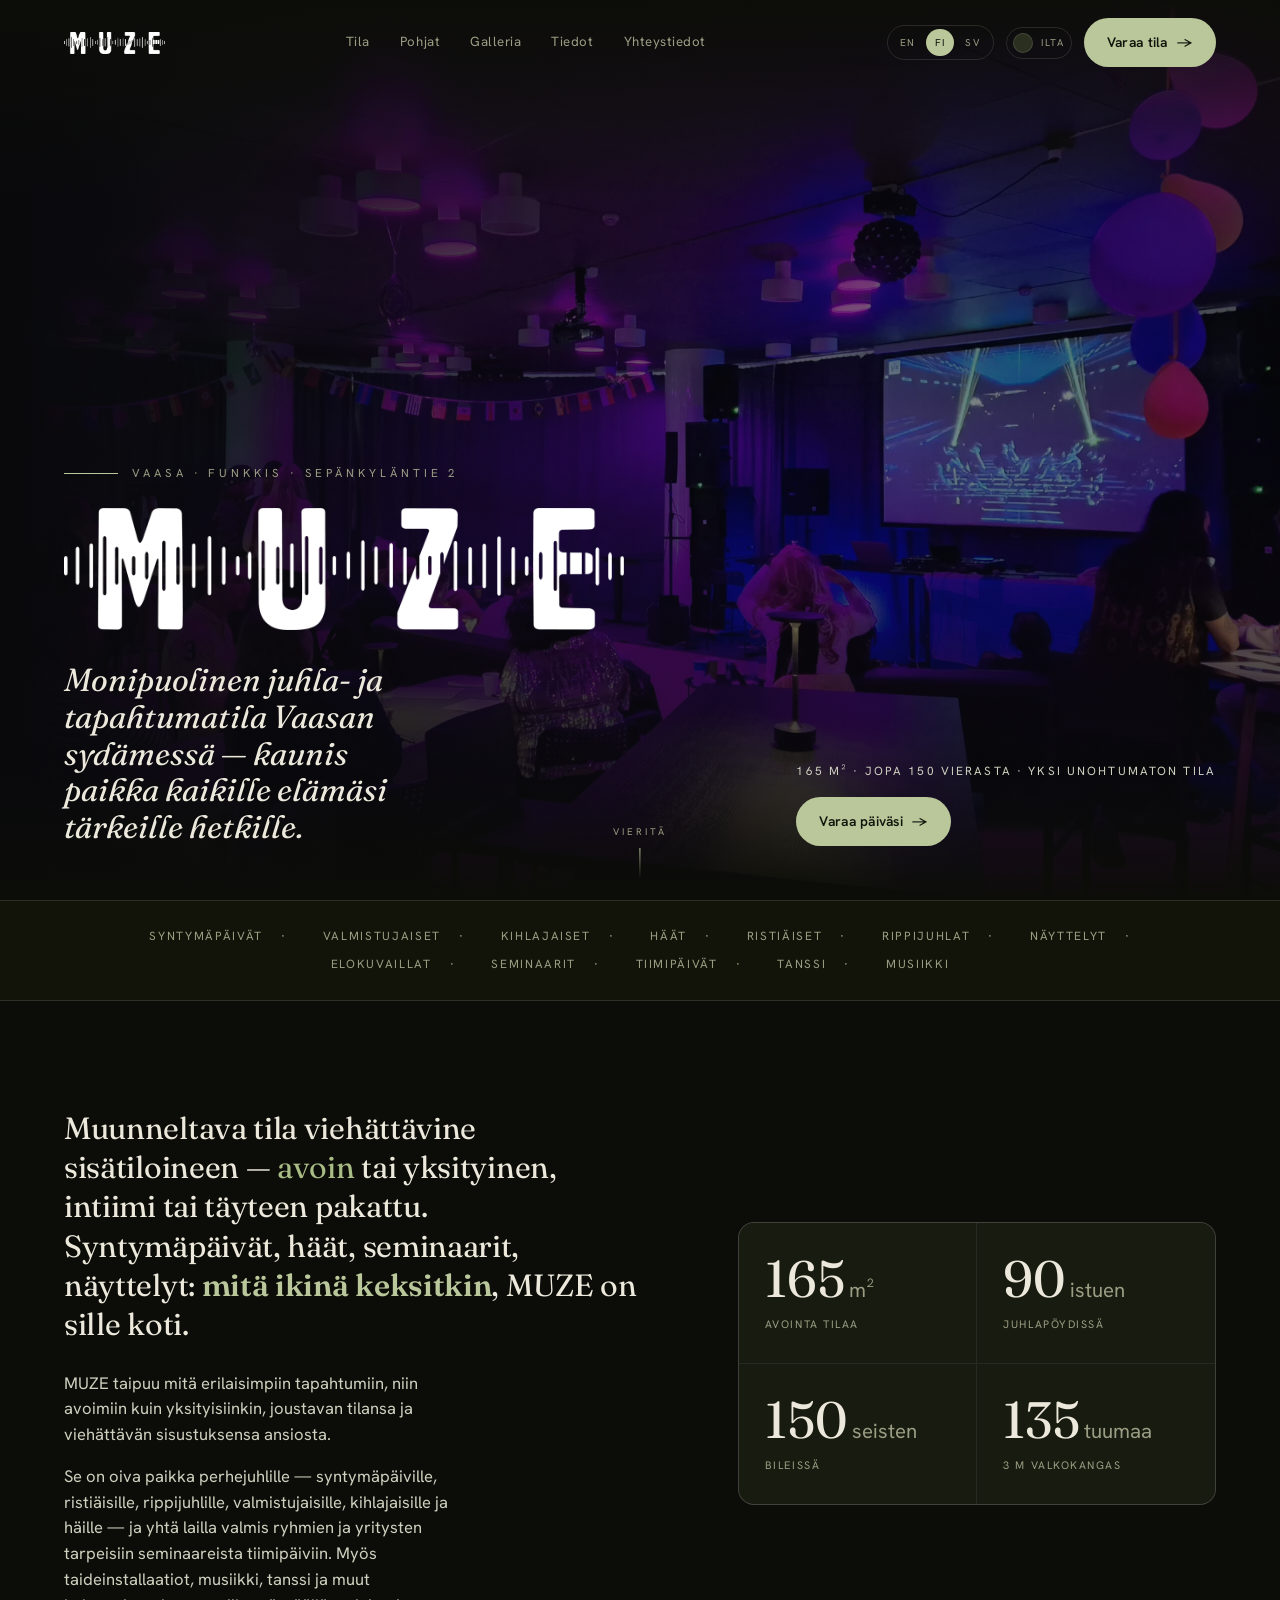
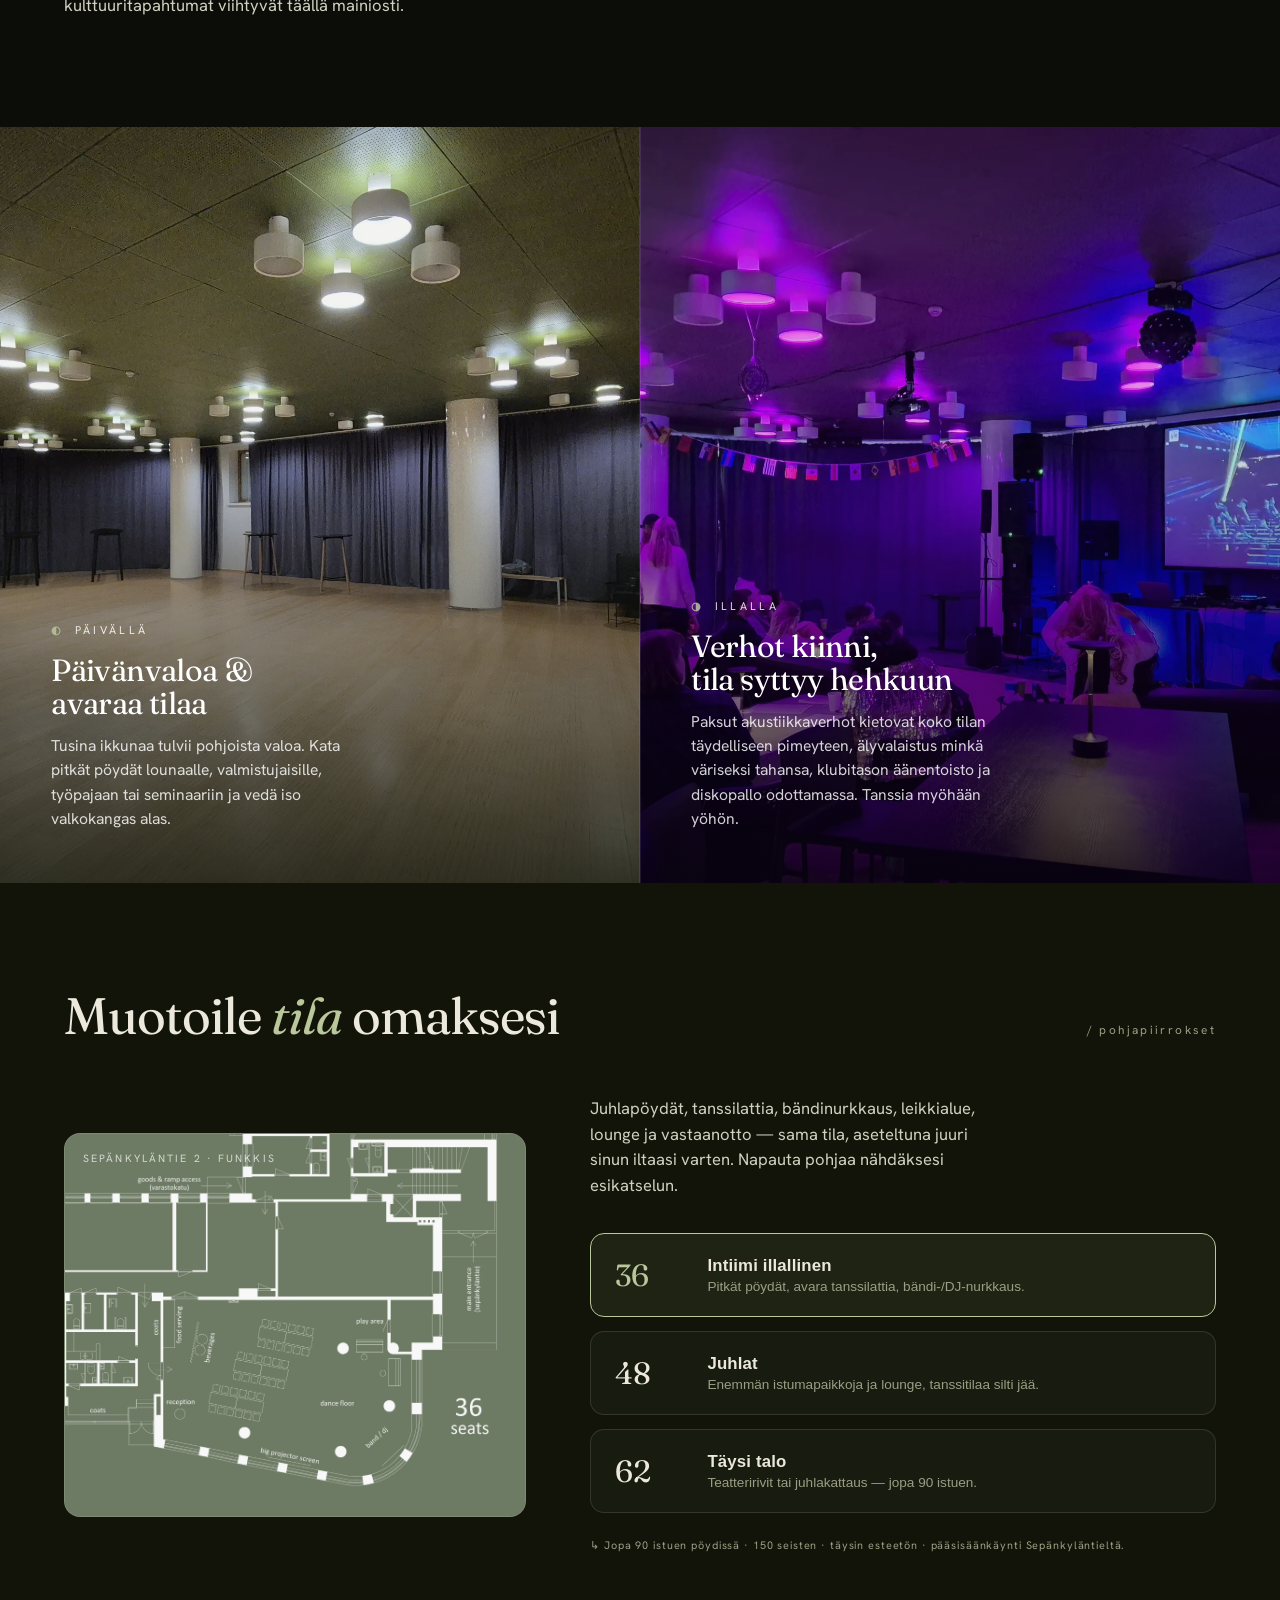
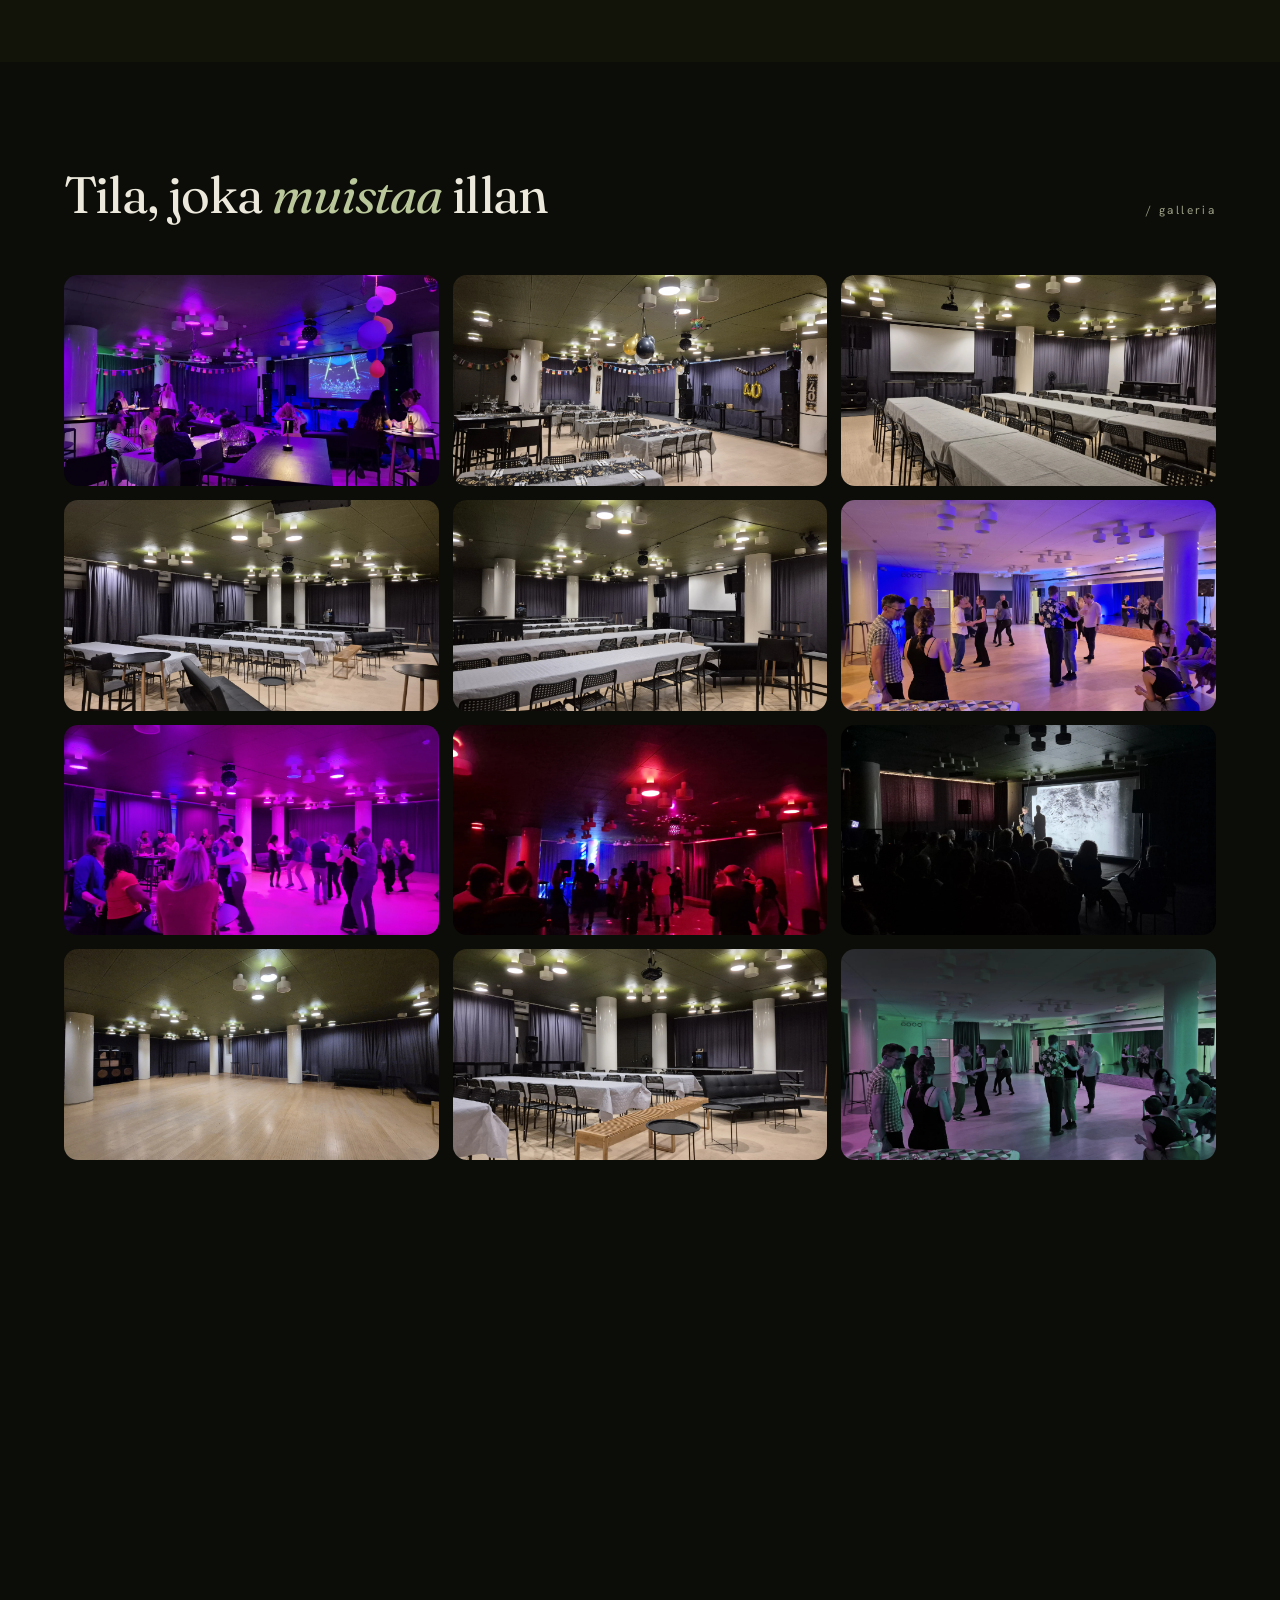
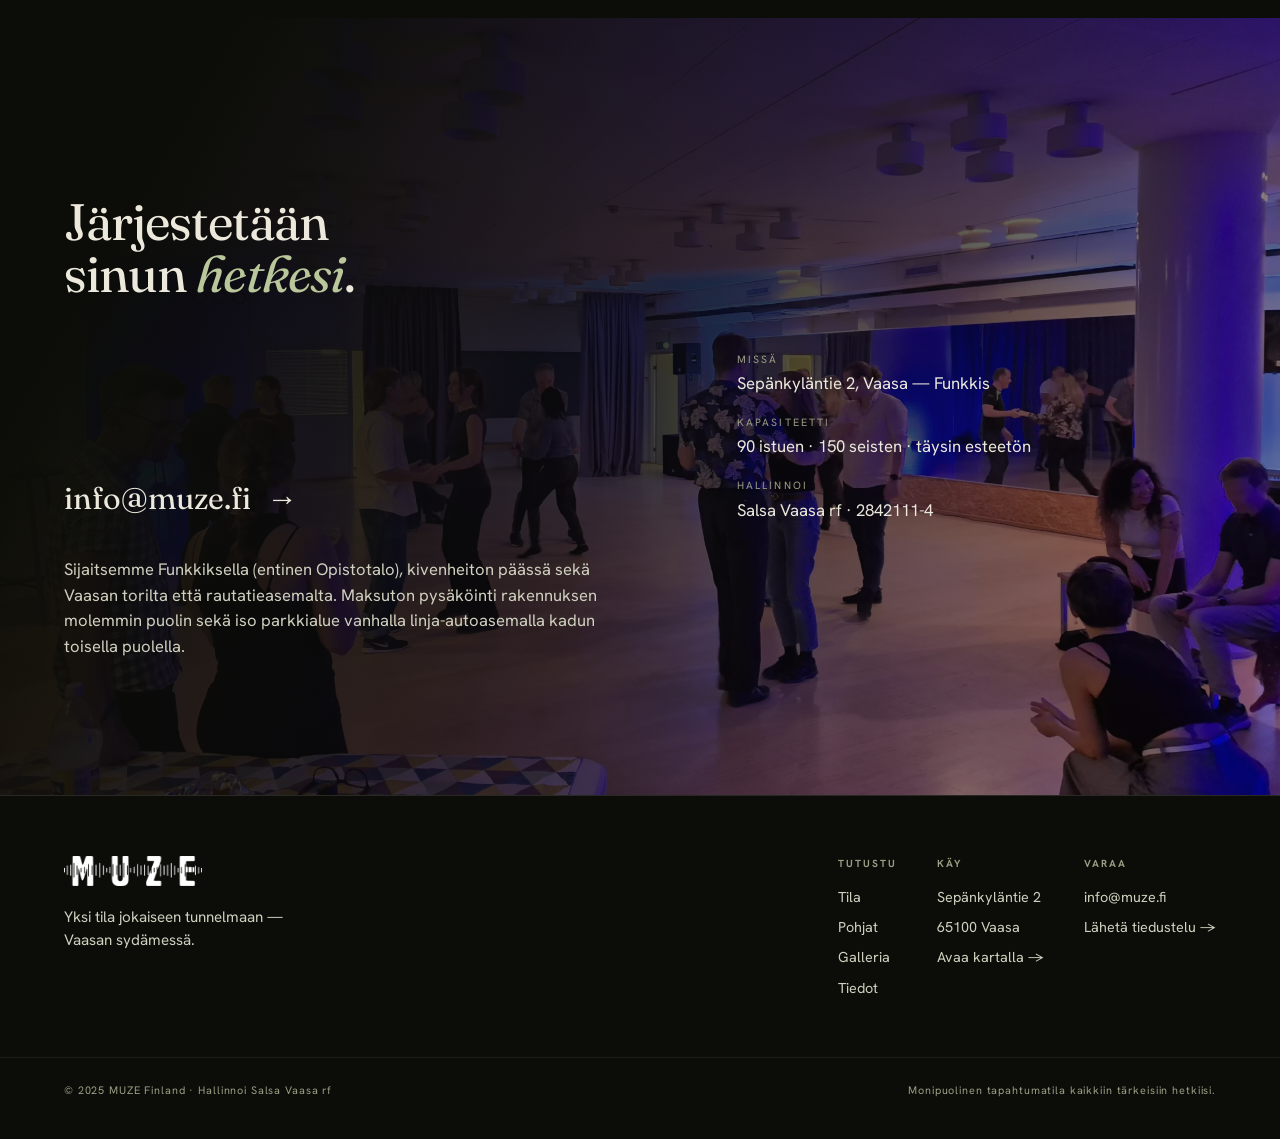
==== commit 917f8fff: "Refine: two matched fonts, tighter type scale, real logo, info behind roll-downs - Fonts: drop Space" ====
--- a/fi.html
+++ b/fi.html
@@ -20,25 +20,19 @@
 <link rel="icon" href="./assets/cropped-Muze-Logo_profile-scaled-1.webp" />
 <link rel="preconnect" href="https://fonts.googleapis.com" />
 <link rel="preconnect" href="https://fonts.gstatic.com" crossorigin />
-<link href="https://fonts.googleapis.com/css2?family=Fraunces:ital,opsz,wght@0,9..144,300..900;1,9..144,300..600&family=Archivo:wght@300..800&family=Space+Mono:wght@400;700&display=swap" rel="stylesheet" />
+<link href="https://fonts.googleapis.com/css2?family=Fraunces:ital,opsz,wght@0,9..144,300..600;1,9..144,300..500&family=Hanken+Grotesk:wght@400;500;600&display=swap" rel="stylesheet" />
 <link rel="stylesheet" href="./site.css" />
 </head>
 <body>
 
-<div class="aura" aria-hidden="true"><span class="a1"></span><span class="a2"></span><span class="a3"></span></div>
-
 <nav class="nav" id="nav">
   <div class="nav-inner">
-    <a href="#top" class="brand">
-      <span class="mark" aria-hidden="true"><i></i><i></i><i></i><i></i><i></i><i></i></span>
-      MUZE
-    </a>
+    <a href="#top" class="brand" aria-label="MUZE — home"><img class="logo-img" src="./assets/Muze-Logo-NEW_WHITE-scaled.webp" alt="MUZE" /></a>
     <div class="nav-links">
       <a href="#space">Tila</a>
       <a href="#layouts">Pohjat</a>
       <a href="#gallery">Galleria</a>
-      <a href="#pricing">Hinnasto</a>
-      <a href="#rentals">Vuokraus</a>
+      <a href="#info">Tiedot</a>
       <a href="#contact">Yhteystiedot</a>
     </div>
     <div class="nav-tools">
@@ -58,8 +52,7 @@
   <a href="#space">Tila</a>
   <a href="#layouts">Pohjat</a>
   <a href="#gallery">Galleria</a>
-  <a href="#pricing">Hinnasto</a>
-  <a href="#rentals">Vuokraus</a>
+  <a href="#info">Tiedot</a>
   <a href="#contact">Yhteystiedot <em>info@muze.fi</em></a>
 </div>
 
@@ -67,8 +60,7 @@
   <div class="hero-bg"><div class="photo" id="heroPhoto"></div></div>
   <div class="wrap">
     <div class="hero-eyebrow"><span class="ln"></span><span class="eyebrow">Vaasa · Funkkis · Sepänkyläntie 2</span></div>
-    <h1 class="display"><span class="ch">M</span><span class="ch">U</span><span class="ch">Z</span><span class="ch">E</span></h1>
-    <div class="wave" id="heroWave" aria-hidden="true"></div>
+    <h1 class="hero-logo"><img src="./assets/Muze-Logo-NEW_WHITE-scaled.webp" alt="MUZE" /></h1>
     <div class="hero-bottom">
       <p class="hero-tag">Monipuolinen juhla- ja tapahtumatila Vaasan sydämessä — kaunis paikka kaikille elämäsi tärkeille hetkille.</p>
       <div class="hero-cta">
@@ -113,26 +105,6 @@
       <div class="c"><div class="k"><b>◑</b> Illalla</div><h3 class="display">Verhot kiinni,<br>tila syttyy hehkuun</h3><p>Paksut akustiikkaverhot kietovat koko tilan täydelliseen pimeyteen, älyvalaistus minkä väriseksi tahansa, klubitason äänentoisto ja diskopallo odottamassa. Tanssia myöhään yöhön.</p></div>
     </div>
     <div class="divide"></div>
-  </div>
-</section>
-
-<section class="section" id="features">
-  <div class="wrap">
-    <div class="shead"><h2 class="display reveal">Kaikki, mitä <em>tila</em> jo sisältää</h2><span class="snum reveal d1">/ tilan ominaisuudet</span></div>
-    <div class="feat-grid">
-      <div class="feat reveal"><span class="fi">01</span><div><h4 class="display">Keskeinen sijainti</h4><p>Vaasan sydämessä, pysäköintimahdollisuudet rakennuksen molemmin puolin.</p></div></div>
-      <div class="feat reveal d1"><span class="fi">02</span><div><h4 class="display">Esteetön</h4><p>Kynnyksetön ja kaikille vieraille avoin.</p></div></div>
-      <div class="feat reveal d2"><span class="fi">03</span><div><h4 class="display">165 m² avointa tilaa</h4><p>Yksi avara, yhtenäinen tila, jonka muotoilet juuri haluamaksesi.</p></div></div>
-      <div class="feat reveal"><span class="fi">04</span><div><h4 class="display">Kova puulattia</h4><p>Lämmin, kova puulattia koko tilassa.</p></div></div>
-      <div class="feat reveal d1"><span class="fi">05</span><div><h4 class="display">90 istuen · 150 seisten</h4><p>Tilaa jopa 90 istuvalle vieraalle — pöydät ja tuolit saatavilla — tai 150 seisovalle.</p></div></div>
-      <div class="feat reveal d2"><span class="fi">06</span><div><h4 class="display">Naulakko & keittiö</h4><p>Oma naulakko, wc-tilat ja keittiö tarjoiluun ja viimeistelyyn (ei varsinaista ruoanlaittoa).</p></div></div>
-      <div class="feat reveal"><span class="fi">07</span><div><h4 class="display">Klubitason ääni</h4><p>Tilaan rakennettu tehokas, klubitason äänentoisto.</p></div></div>
-      <div class="feat reveal d1"><span class="fi">08</span><div><h4 class="display">Älyvalaistus</h4><p>Säädettävä älyvalaistus jokaiseen tunnelmaan.</p></div></div>
-      <div class="feat reveal d2"><span class="fi">09</span><div><h4 class="display">Valoa tai täysi pimeys</h4><p>Runsaasti päivänvaloa tusinasta ikkunasta ja paksut akustiikkaverhot täydelliseen pimeyteen tarvittaessa.</p></div></div>
-      <div class="feat reveal"><span class="fi">10</span><div><h4 class="display">135″ valkokangas</h4><p>Iso valkokangas — 135″, kokonaiset 3 metriä — projektori mukaan lukien.</p></div></div>
-      <div class="feat reveal d1"><span class="fi">11</span><div><h4 class="display">Ohjelmaa pyynnöstä</h4><p>Lisää DJ tai live-bändi aina halutessasi.</p></div></div>
-      <div class="feat reveal d2"><span class="fi">12</span><div><h4 class="display">Ruoka & juoma tyylilläsi</h4><p>Tarjoilu tai catering pyynnöstä; muutoin saat tuoda ja tarjoilla omat ruoat ja juomat.</p></div></div>
-    </div>
   </div>
 </section>
 
@@ -179,102 +151,106 @@
   </div>
 </section>
 
-<section class="section layouts" id="pricing">
-  <div class="wrap">
-    <div class="shead"><h2 class="display reveal">Vuokraa <em>tila</em></h2><span class="snum reveal d1">/ hinnat sis. projektorin, kankaan & perusäänet</span></div>
-    <p class="lay-note reveal" style="margin:-30px 0 30px">Hinnat ovat suuntaa-antavia — pyydä tapahtumallesi räätälöity tarjous. &nbsp;·&nbsp; Sisältää projektorin, ison valkokankaan ja perusäänentoiston käytön.</p>
-    <div class="price-grid">
-      <div class="pcard reveal">
+<section class="section" id="info">
+  <div class="wrap">
+    <div class="shead"><h2 class="display reveal">Hyvä tietää</h2><span class="snum reveal d1">/ käytännön tiedot</span></div>
+    <div class="acc reveal" id="acc">
+
+      <div class="acc-item open">
+        <button class="acc-head">Vuokrahinnat <span class="plus">+</span></button>
+        <div class="acc-body"><div class="acc-inner">
+          <p class="lay-note" style="margin:0 0 26px">Hinnat ovat suuntaa-antavia — pyydä tapahtumallesi räätälöity tarjous. &nbsp;·&nbsp; Sisältää projektorin, ison valkokankaan ja perusäänentoiston käytön.</p>
+          <div class="price-grid"><div class="pcard reveal">
         <div class="ptitle">Maanantai — torstai</div>
         <div class="psub">Arkihinnat</div>
         <div class="prow"><div class="pd">4 tuntia<small>päättyen klo 21:00 mennessä</small></div><div class="pp">150 €</div></div><div class="prow"><div class="pd">4 tuntia<small>päättyen myöhemmin</small></div><div class="pp">180 €</div></div><div class="prow"><div class="pd">8 tuntia<small>päättyen klo 21:00 mennessä</small></div><div class="pp">250 €</div></div><div class="prow"><div class="pd">8 tuntia<small>päättyen myöhemmin</small></div><div class="pp">300 €</div></div>
-      </div>
-      <div class="pcard reveal">
+      </div><div class="pcard reveal">
         <div class="ptitle">Perjantai tai lauantai</div>
         <div class="psub">Viikonloppuhinnat</div>
         <div class="prow"><div class="pd">4 tuntia<small>päättyen klo 21:00 mennessä</small></div><div class="pp">200 €</div></div><div class="prow"><div class="pd">4 tuntia<small>päättyen myöhemmin</small></div><div class="pp">230 €</div></div><div class="prow"><div class="pd">8 tuntia<small>päättyen klo 21:00 mennessä</small></div><div class="pp">300 €</div></div><div class="prow"><div class="pd">8 tuntia<small>päättyen myöhemmin</small></div><div class="pp">350 €</div></div>
-      </div>
-      <div class="pcard feature reveal">
+      </div><div class="pcard feature reveal">
         <div class="ptitle">Koko viikonloppu</div>
         <div class="psub">Perjantaista sunnuntaihin — vietä kunnon juhlat</div>
         <div class="prow"><div class="pd">48 tuntia<small>perjantaista sunnuntaihin, päättyen klo 14 mennessä</small></div><div class="pp">450 €</div></div><div class="prow"><div class="pd">Pöydät, tuolit & liinat</div><div class="pp">1,50 € / paikka</div></div><div class="prow"><div class="pd">Siivousmaksu<small>tapahtuman, vierasmäärän & tarjoilun mukaan</small></div><div class="pp">50–150 €</div></div>
-      </div>
-    </div>
-    <div class="addons">
-      <div class="addon reveal"><div class="at">Tehoäänet & valot</div><div class="arow"><span>4 subia · 4 topia · 2 monitoria · mikseri · mikit</span><b>300 €</b></div><div class="arow"><span>Diskopallo · LED · laserit · savukone</span><b>200 €</b></div></div>
-      <div class="addon reveal"><div class="at">Ohjelma</div><div class="arow" style="opacity:.7"><span><em>Voit myös soittaa omaa musiikkiasi.</em></span><b></b></div><div class="arow"><span>DJ</span><b>350–500 €</b></div><div class="arow"><span>Livemusiikki — sooloartisti</span><b>500 €</b></div><div class="arow"><span>Duo</span><b>750 €</b></div><div class="arow"><span>Bändi</span><b>1200–2500 €</b></div></div>
-      <div class="addon reveal"><div class="at">Ruokailu</div><div class="arow"><span>Illallisbuffet <small>alkuruoat, pääruoat, jälkiruoat, kahvi & tee — astiat sisältyvät</small></span><b>32–46 € / hlö</b></div><div class="arow"><span>Ulkopuolinen catering tai omat ruoat <small>koordinointi & astiat</small></span><b>5 € / vieras</b></div><div class="arow"><span>Buffetin tarjoiluvälineet <small>lämmittimet, kylmälaitteet, kahvin-/jääpalakone…</small></span><b>20 € / laite</b></div></div>
-    </div>
-    <p class="lay-note" style="margin-top:26px">MUZE ei tarjoa baaripalvelua. Yksityistilaisuuksissa saat tuoda ja tarjoilla omat juomasi; voimme tarjota lasit ja jäät hintaan 0,50 € / kpl (sisältyvät maksutta buffet- ja cateringvaihtoehtoihin). Maksuton peruutus 10 päivää ennen tapahtumaa; myöhemmistä peruutuksista veloitamme 50 %.</p>
-  </div>
-</section>
-
-<section class="section" id="rentals">
-  <div class="wrap">
-    <div class="shead"><h2 class="display reveal">Vuokraa <em>kalusto</em> mukaasi</h2><span class="snum reveal d1">/ ulkoinen vuokraus</span></div>
-    <p class="lead reveal" style="margin-bottom:30px">Tapahtuma tulossa, mutta kaikkea tarvittavaa ei ole? Ei hätää — meiltä saat. Ota yhteyttä ja vuokraa juuri se kalusto, jonka tapahtumasi tai juhlasi tarvitsee.</p>
-    <div class="acc reveal" id="acc">
-      <div class="acc-item open">
-        <button class="acc-head">Äänentoisto <span class="plus">+</span></button>
-        <div class="acc-body"><div class="acc-inner"><div class="acc-grid">
-          <div class="arow"><span>Setti S — 1× Behringer 15″ aktiivisubi · 2× Mackie 12″ 1000 W kaiutinta · mikseri, kaapelit, mikit, telineet</span><b>150 €</b></div>
-          <div class="arow"><span>Setti M — 2× Pyrit tupla-12″ aktiivisubia · 2× Mackie 15″ 1400 W kaiutinta · mikseri, kaapelit, mikit, telineet</span><b>300 €</b></div>
-          <div class="arow"><span>Setti L — 4× Pyrit tupla-12″ aktiivisubia · 4× Mackie 15″ 1400 W kaiutinta · mikseri, kaapelit, mikit, telineet</span><b>500 €</b></div>
-          <div class="arow"><span>Setti XL — 4× Pyrit tupla-12″ subia · 4× Mackie 15″ + 2× Mackie 12″ kaiutinta · mikseri, kaapelit, mikit, telineet</span><b>600 €</b></div>
-        </div></div></div>
-      </div>
+      </div></div>
+          <div class="addons"><div class="addon reveal"><div class="at">Tehoäänet & valot</div><div class="arow"><span>4 subia · 4 topia · 2 monitoria · mikseri · mikit</span><b>300 €</b></div><div class="arow"><span>Diskopallo · LED · laserit · savukone</span><b>200 €</b></div></div><div class="addon reveal"><div class="at">Ohjelma</div><div class="arow" style="opacity:.7"><span><em>Voit myös soittaa omaa musiikkiasi.</em></span><b></b></div><div class="arow"><span>DJ</span><b>350–500 €</b></div><div class="arow"><span>Livemusiikki — sooloartisti</span><b>500 €</b></div><div class="arow"><span>Duo</span><b>750 €</b></div><div class="arow"><span>Bändi</span><b>1200–2500 €</b></div></div><div class="addon reveal"><div class="at">Ruokailu</div><div class="arow"><span>Illallisbuffet <small>alkuruoat, pääruoat, jälkiruoat, kahvi & tee — astiat sisältyvät</small></span><b>32–46 € / hlö</b></div><div class="arow"><span>Ulkopuolinen catering tai omat ruoat <small>koordinointi & astiat</small></span><b>5 € / vieras</b></div><div class="arow"><span>Buffetin tarjoiluvälineet <small>lämmittimet, kylmälaitteet, kahvin-/jääpalakone…</small></span><b>20 € / laite</b></div></div></div>
+          <p class="lay-note" style="margin-top:24px">MUZE ei tarjoa baaripalvelua. Yksityistilaisuuksissa saat tuoda ja tarjoilla omat juomasi; voimme tarjota lasit ja jäät hintaan 0,50 € / kpl (sisältyvät maksutta buffet- ja cateringvaihtoehtoihin). Maksuton peruutus 10 päivää ennen tapahtumaa; myöhemmistä peruutuksista veloitamme 50 %.</p>
+        </div></div>
+      </div>
+
       <div class="acc-item">
-        <button class="acc-head">Valot <span class="plus">+</span></button>
-        <div class="acc-body"><div class="acc-inner"><div class="acc-grid">
-          <div class="arow"><span>LED- & laservalo</span><b>100 € / kpl</b></div>
-          <div class="arow"><span>RGB-tulvavalo</span><b>20 € / kpl</b></div>
-          <div class="arow"><span>Huippuluokan savukone</span><b>150 €</b></div>
-        </div></div></div>
-      </div>
+        <button class="acc-head">Mitä tila sisältää <span class="plus">+</span></button>
+        <div class="acc-body"><div class="acc-inner">
+          <div class="feat-grid">
+          <div class="feat"><span class="fi">01</span><div><h4 class="display">Keskeinen sijainti</h4><p>Vaasan sydämessä, pysäköintimahdollisuudet rakennuksen molemmin puolin.</p></div></div>
+          <div class="feat"><span class="fi">02</span><div><h4 class="display">Esteetön</h4><p>Kynnyksetön ja kaikille vieraille avoin.</p></div></div>
+          <div class="feat"><span class="fi">03</span><div><h4 class="display">165 m² avointa tilaa</h4><p>Yksi avara, yhtenäinen tila, jonka muotoilet juuri haluamaksesi.</p></div></div>
+          <div class="feat"><span class="fi">04</span><div><h4 class="display">Kova puulattia</h4><p>Lämmin, kova puulattia koko tilassa.</p></div></div>
+          <div class="feat"><span class="fi">05</span><div><h4 class="display">90 istuen · 150 seisten</h4><p>Tilaa jopa 90 istuvalle vieraalle — pöydät ja tuolit saatavilla — tai 150 seisovalle.</p></div></div>
+          <div class="feat"><span class="fi">06</span><div><h4 class="display">Naulakko & keittiö</h4><p>Oma naulakko, wc-tilat ja keittiö tarjoiluun ja viimeistelyyn (ei varsinaista ruoanlaittoa).</p></div></div>
+          <div class="feat"><span class="fi">07</span><div><h4 class="display">Klubitason ääni</h4><p>Tilaan rakennettu tehokas, klubitason äänentoisto.</p></div></div>
+          <div class="feat"><span class="fi">08</span><div><h4 class="display">Älyvalaistus</h4><p>Säädettävä älyvalaistus jokaiseen tunnelmaan.</p></div></div>
+          <div class="feat"><span class="fi">09</span><div><h4 class="display">Valoa tai täysi pimeys</h4><p>Runsaasti päivänvaloa tusinasta ikkunasta ja paksut akustiikkaverhot täydelliseen pimeyteen tarvittaessa.</p></div></div>
+          <div class="feat"><span class="fi">10</span><div><h4 class="display">135″ valkokangas</h4><p>Iso valkokangas — 135″, kokonaiset 3 metriä — projektori mukaan lukien.</p></div></div>
+          <div class="feat"><span class="fi">11</span><div><h4 class="display">Ohjelmaa pyynnöstä</h4><p>Lisää DJ tai live-bändi aina halutessasi.</p></div></div>
+          <div class="feat"><span class="fi">12</span><div><h4 class="display">Ruoka & juoma tyylilläsi</h4><p>Tarjoilu tai catering pyynnöstä; muutoin saat tuoda ja tarjoilla omat ruoat ja juomat.</p></div></div>
+          </div>
+        </div></div>
+      </div>
+
       <div class="acc-item">
-        <button class="acc-head">Juhlakalusteet <span class="plus">+</span></button>
-        <div class="acc-body"><div class="acc-inner"><div class="acc-grid">
-          <div class="arow"><span>Taitettava pöytä 180 × 75 cm</span><b>10 € / pöytä</b></div>
-          <div class="arow"><span>Pinottava tuoli</span><b>2,50 € / tuoli</b></div>
-          <div class="arow"><span>Teltta 3 × 3 m</span><b>60 €</b></div>
-          <div class="arow"><span>Teltta 3 × 6 m</span><b>80 €</b></div>
-        </div></div></div>
-      </div>
+        <button class="acc-head">Vuokrakalusto <span class="plus">+</span></button>
+        <div class="acc-body"><div class="acc-inner">
+          <p class="lead" style="margin-bottom:26px">Tapahtuma tulossa, mutta kaikkea tarvittavaa ei ole? Ei hätää — meiltä saat. Ota yhteyttä ja vuokraa juuri se kalusto, jonka tapahtumasi tai juhlasi tarvitsee.</p>
+          <div class="rgroup"><h5 class="rgroup-h">Äänentoisto</h5><div class="acc-grid">
+            <div class="arow"><span>Setti S — 1× Behringer 15″ aktiivisubi · 2× Mackie 12″ 1000 W kaiutinta · mikseri, kaapelit, mikit, telineet</span><b>150 €</b></div>
+            <div class="arow"><span>Setti M — 2× Pyrit tupla-12″ aktiivisubia · 2× Mackie 15″ 1400 W kaiutinta · mikseri, kaapelit, mikit, telineet</span><b>300 €</b></div>
+            <div class="arow"><span>Setti L — 4× Pyrit tupla-12″ aktiivisubia · 4× Mackie 15″ 1400 W kaiutinta · mikseri, kaapelit, mikit, telineet</span><b>500 €</b></div>
+            <div class="arow"><span>Setti XL — 4× Pyrit tupla-12″ subia · 4× Mackie 15″ + 2× Mackie 12″ kaiutinta · mikseri, kaapelit, mikit, telineet</span><b>600 €</b></div>
+          </div></div>
+          <div class="rgroup"><h5 class="rgroup-h">Valot</h5><div class="acc-grid">
+            <div class="arow"><span>LED- & laservalo</span><b>100 € / kpl</b></div>
+            <div class="arow"><span>RGB-tulvavalo</span><b>20 € / kpl</b></div>
+            <div class="arow"><span>Huippuluokan savukone</span><b>150 €</b></div>
+          </div></div>
+          <div class="rgroup"><h5 class="rgroup-h">Juhlakalusteet</h5><div class="acc-grid">
+            <div class="arow"><span>Taitettava pöytä 180 × 75 cm</span><b>10 € / pöytä</b></div>
+            <div class="arow"><span>Pinottava tuoli</span><b>2,50 € / tuoli</b></div>
+            <div class="arow"><span>Teltta 3 × 3 m</span><b>60 €</b></div>
+            <div class="arow"><span>Teltta 3 × 6 m</span><b>80 €</b></div>
+          </div></div>
+          <div class="rgroup"><h5 class="rgroup-h">Astiat</h5><p class="lay-note" style="margin:0 0 12px">Noudetaan MUZElta ja palautetaan tiskattuina.</p><div class="acc-grid">
+            <div class="arow"><span>Pöytäliina</span><b>3,50 € / kpl</b></div>
+            <div class="arow full"><span>Lautaset, kulhot, ruokailuvälineet & lasit — samppanja-, viini- ja vesilasit sekä kahvi- ja teekupit</span><b>0,40 € / kpl</b></div>
+          </div></div>
+          <div class="rgroup"><h5 class="rgroup-h">Tarjoiluvälineet</h5><div class="acc-grid">
+            <div class="arow"><span>Sähköinen keittolämmitin · 9 L</span><b>20 €</b></div>
+            <div class="arow"><span>Sähköinen GN-lämpöhaude · 1/1</span><b>20 €</b></div>
+            <div class="arow"><span>Sähköinen lämpölevy · 55 × 35 cm</span><b>20 €</b></div>
+            <div class="arow"><span>Iso kahvinkeitin · 40 kupille</span><b>20 €</b></div>
+            <div class="arow"><span>Pieni jääkaappi · k. 85 cm</span><b>20 €</b></div>
+            <div class="arow"><span>Jääpalakone · n. 2 L</span><b>20 €</b></div>
+          </div></div>
+        </div></div>
+      </div>
+
       <div class="acc-item">
-        <button class="acc-head">Astiat <span class="plus">+</span></button>
-        <div class="acc-body"><div class="acc-inner"><p class="lay-note" style="margin:0 0 14px">Noudetaan MUZElta ja palautetaan tiskattuina.</p><div class="acc-grid">
-          <div class="arow"><span>Pöytäliina</span><b>3,50 € / kpl</b></div>
-          <div class="arow full"><span>Lautaset, kulhot, ruokailuvälineet & lasit — samppanja-, viini- ja vesilasit sekä kahvi- ja teekupit</span><b>0,40 € / kpl</b></div>
-        </div></div></div>
-      </div>
-      <div class="acc-item">
-        <button class="acc-head">Tarjoiluvälineet <span class="plus">+</span></button>
-        <div class="acc-body"><div class="acc-inner"><div class="acc-grid">
-          <div class="arow"><span>Sähköinen keittolämmitin · 9 L</span><b>20 €</b></div>
-          <div class="arow"><span>Sähköinen GN-lämpöhaude · 1/1</span><b>20 €</b></div>
-          <div class="arow"><span>Sähköinen lämpölevy · 55 × 35 cm</span><b>20 €</b></div>
-          <div class="arow"><span>Iso kahvinkeitin · 40 kupille</span><b>20 €</b></div>
-          <div class="arow"><span>Pieni jääkaappi · k. 85 cm</span><b>20 €</b></div>
-          <div class="arow"><span>Jääpalakone · n. 2 L</span><b>20 €</b></div>
-        </div></div></div>
-      </div>
-    </div>
-  </div>
-</section>
-
-<section class="section rules" id="rules">
-  <div class="wrap">
-    <div class="shead"><h2 class="display reveal">Hyvä <em>tietää</em></h2><span class="snum reveal d1">/ vuokrausehdot</span></div>
-    <div class="rule-grid">
-      <div class="rule reveal"><span class="rn display">①</span><p>Tapahtuman pääjärjestäjä / vastuuhenkilö allekirjoittaa sopimuksen.</p></div>
-      <div class="rule reveal d1"><span class="rn display">②</span><p>Vieraiden odotetaan kohtelevan tiloja huolella.</p></div>
-      <div class="rule reveal"><span class="rn display">③</span><p>Pysykää erossa isoista peileistä; pyyhkikää puulattialle läikkynyt heti pois.</p></div>
-      <div class="rule reveal d1"><span class="rn display">④</span><p>Älkää raahatko huonekaluja puulattiaa pitkin — nostakaa ne sen sijaan.</p></div>
-      <div class="rule reveal"><span class="rn display">⑤</span><p>Ovet pidetään kiinni tapahtuman aikana ja lukitaan tiloista poistuttaessa.</p></div>
-      <div class="rule reveal d1"><span class="rn display">⑥</span><p>Tilaisuuden jälkeen tila palautetaan samaan kuntoon kuin se vastaanotettiin — koristeet pois, kalusteet paikoilleen.</p></div>
-      <div class="rule reveal"><span class="rn display">⑦</span><p>Siivousmaksu 50–150 € peritään tapahtuman, vierasmäärän sekä ruoka- ja juomatarjoilun mukaan.</p></div>
-      <div class="rule reveal d1"><span class="rn display">⑧</span><p>Järjestäjän on ilmoitettava heti tiloille tai laitteille aiheutuneista vahingoista ja korvattava tapahtumansa aikana aiheutuneet vahingot.</p></div>
-      <div class="rule reveal"><span class="rn display">⑨</span><p>Maksuton peruutus 10 päivää ennen tapahtumaa; myöhemmistä peruutuksista veloitetaan 50 % sovitusta hinnasta.</p></div>
+        <button class="acc-head">Vuokrausehdot <span class="plus">+</span></button>
+        <div class="acc-body"><div class="acc-inner">
+          <div class="rule-grid">
+          <div class="rule"><span class="rn display">①</span><p>Tapahtuman pääjärjestäjä / vastuuhenkilö allekirjoittaa sopimuksen.</p></div>
+          <div class="rule"><span class="rn display">②</span><p>Vieraiden odotetaan kohtelevan tiloja huolella.</p></div>
+          <div class="rule"><span class="rn display">③</span><p>Pysykää erossa isoista peileistä; pyyhkikää puulattialle läikkynyt heti pois.</p></div>
+          <div class="rule"><span class="rn display">④</span><p>Älkää raahatko huonekaluja puulattiaa pitkin — nostakaa ne sen sijaan.</p></div>
+          <div class="rule"><span class="rn display">⑤</span><p>Ovet pidetään kiinni tapahtuman aikana ja lukitaan tiloista poistuttaessa.</p></div>
+          <div class="rule"><span class="rn display">⑥</span><p>Tilaisuuden jälkeen tila palautetaan samaan kuntoon kuin se vastaanotettiin — koristeet pois, kalusteet paikoilleen.</p></div>
+          <div class="rule"><span class="rn display">⑦</span><p>Siivousmaksu 50–150 € peritään tapahtuman, vierasmäärän sekä ruoka- ja juomatarjoilun mukaan.</p></div>
+          <div class="rule"><span class="rn display">⑧</span><p>Järjestäjän on ilmoitettava heti tiloille tai laitteille aiheutuneista vahingoista ja korvattava tapahtumansa aikana aiheutuneet vahingot.</p></div>
+          <div class="rule"><span class="rn display">⑨</span><p>Maksuton peruutus 10 päivää ennen tapahtumaa; myöhemmistä peruutuksista veloitetaan 50 % sovitusta hinnasta.</p></div>
+          </div>
+        </div></div>
+      </div>
+
     </div>
   </div>
 </section>
@@ -299,13 +275,12 @@
 <footer>
   <div class="wrap foot">
     <div>
-      <div class="fbrand display">MUZE</div>
-      <div class="fwave" aria-hidden="true" id="footWave"></div>
-      <p class="lead" style="margin-top:16px;font-size:.95rem">Yksi tila jokaiseen tunnelmaan —<br>Vaasan sydämessä.</p>
+      <img class="foot-logo" src="./assets/Muze-Logo-NEW_WHITE-scaled.webp" alt="MUZE" />
+      <p class="lead" style="margin-top:20px;font-size:.95rem">Yksi tila jokaiseen tunnelmaan —<br>Vaasan sydämessä.</p>
     </div>
     <div class="foot-links">
       <div class="foot-col"><h6>Tutustu</h6>
-        <a href="#space">Tila</a><a href="#layouts">Pohjat</a><a href="#gallery">Galleria</a><a href="#pricing">Hinnasto</a><a href="#rentals">Vuokraus</a>
+        <a href="#space">Tila</a><a href="#layouts">Pohjat</a><a href="#gallery">Galleria</a><a href="#info">Tiedot</a>
       </div>
       <div class="foot-col"><h6>Käy</h6>
         <span>Sepänkyläntie 2</span><span>65100 Vaasa</span><a href="https://maps.google.com/?q=Sepänkyläntie+2+Vaasa" target="_blank" rel="noopener">Avaa kartalla →</a>
--- a/site.css
+++ b/site.css
@@ -21,19 +21,25 @@
   --muted:#9B9E84;
   --line:rgba(236,233,220,.13);
   --line-soft:rgba(236,233,220,.07);
-  --glow-a:#FF2E86;          /* magenta */
-  --glow-b:#B15CFF;          /* violet  */
-  --glow-c:#28E0D6;          /* cyan    */
-  --accent:var(--glow-a);
-  --accent-2:var(--glow-b);
+  --accent:#B9C79B;          /* calm brand sage (light, on dark) */
+  --accent-2:#8A9A6E;
   --hero-photo:url('./assets/20250517_221241-scaled.webp');
-  --vignette:rgba(8,2,16,.55);
+  --vignette:rgba(8,10,6,.45);
 
   --cine:#09090C;            /* fixed cinematic dark for photo overlays, both modes */
   --maxw:1280px;
   --pad:clamp(20px,5vw,80px);
-  --r:18px;
+  --r:16px;
   --ease:cubic-bezier(.22,1,.36,1);
+
+  /* ---- one small type scale (4 display steps + body/small/label) ---- */
+  --fs-display:clamp(2rem,4.4vw,3.2rem);   /* section headings */
+  --fs-statement:clamp(1.4rem,2.4vw,2rem); /* intro line, panel heads, duo, email */
+  --fs-title:clamp(1.15rem,1.5vw,1.4rem);  /* card titles */
+  --fs-lead:clamp(1.02rem,1.3vw,1.18rem);
+  --fs-body:1rem;
+  --fs-small:.86rem;
+  --fs-label:.72rem;
 }
 
 html[data-mode="day"]{
@@ -46,16 +52,16 @@
   --line:rgba(26,28,18,.14);
   --line-soft:rgba(26,28,18,.07);
   --sage:#6C7C62;
-  --accent:#C98A2B;          /* warm daylight gold */
-  --accent-2:#6C7C62;
+  --accent:#6C7C62;          /* brand sage */
+  --accent-2:#8A9A6E;
   --hero-photo:url('./assets/6-scaled.webp');
-  --vignette:rgba(20,24,12,.18);
+  --vignette:rgba(20,24,12,.16);
 }
 
 *{margin:0;padding:0;box-sizing:border-box}
 html{scroll-behavior:smooth;-webkit-text-size-adjust:100%}
 body{
-  font-family:'Archivo',system-ui,sans-serif;
+  font-family:'Hanken Grotesk',system-ui,sans-serif;
   background:var(--ink);
   color:var(--text);
   line-height:1.55;
@@ -68,44 +74,25 @@
 img{display:block;max-width:100%}
 a{color:inherit;text-decoration:none}
 
-/* film-grain + ambient atmosphere ------------------------------------ */
-body::before{ /* grain */
-  content:"";position:fixed;inset:0;z-index:1;pointer-events:none;opacity:.05;mix-blend-mode:overlay;
-  background-image:url("data:image/svg+xml,%3Csvg xmlns='http://www.w3.org/2000/svg' width='160' height='160'%3E%3Cfilter id='n'%3E%3CfeTurbulence type='fractalNoise' baseFrequency='.85' numOctaves='3'/%3E%3C/filter%3E%3Crect width='100%25' height='100%25' filter='url(%23n)'/%3E%3C/svg%3E");
-}
-.aura{position:fixed;inset:0;z-index:0;pointer-events:none;overflow:hidden;transition:opacity .9s var(--ease)}
-.aura span{position:absolute;border-radius:50%;filter:blur(90px);opacity:.5;mix-blend-mode:screen}
-.aura .a1{width:46vw;height:46vw;left:-12vw;top:-10vw;background:var(--glow-b);animation:drift1 26s var(--ease) infinite alternate}
-.aura .a2{width:40vw;height:40vw;right:-12vw;top:18vh;background:var(--glow-a);animation:drift2 30s var(--ease) infinite alternate}
-.aura .a3{width:38vw;height:38vw;left:30vw;bottom:-18vw;background:var(--glow-c);opacity:.32;animation:drift3 34s var(--ease) infinite alternate}
-html[data-mode="day"] .aura{opacity:.22}
-@keyframes drift1{to{transform:translate(8vw,10vh) scale(1.15)}}
-@keyframes drift2{to{transform:translate(-7vw,-8vh) scale(1.1)}}
-@keyframes drift3{to{transform:translate(6vw,-12vh) scale(1.2)}}
+/* atmosphere intentionally minimal — no grain, no glow */
+.aura{display:none}
 
 .wrap{max-width:var(--maxw);margin:0 auto;padding-inline:var(--pad);position:relative;z-index:2}
 section{position:relative;z-index:2}
 
 /* type ---------------------------------------------------------------- */
 .display{font-family:'Fraunces',serif;font-weight:400;line-height:.96;letter-spacing:-.02em;font-optical-sizing:auto}
-.eyebrow{font-family:'Space Mono',monospace;font-size:.72rem;letter-spacing:.34em;text-transform:uppercase;color:var(--muted)}
-.lead{font-size:clamp(1.05rem,1.6vw,1.3rem);color:var(--paper-dim);max-width:46ch}
+.eyebrow{font-family:'Hanken Grotesk',sans-serif;font-size:.72rem;letter-spacing:.34em;text-transform:uppercase;color:var(--muted)}
+.lead{font-size:var(--fs-lead);color:var(--paper-dim);max-width:46ch}
 html[data-mode="day"] .lead{color:var(--muted)}
 
 /* ============ NAV ============ */
 .nav{position:fixed;top:0;left:0;right:0;z-index:60;transition:.5s var(--ease)}
 .nav-inner{max-width:var(--maxw);margin:0 auto;padding:18px var(--pad);display:flex;align-items:center;justify-content:space-between;gap:20px}
 .nav.scrolled{backdrop-filter:blur(14px);background:color-mix(in srgb,var(--ink) 72%,transparent);border-bottom:1px solid var(--line-soft)}
-.brand{display:flex;align-items:center;gap:13px;font-family:'Fraunces',serif;font-weight:600;font-size:1.32rem;letter-spacing:.16em}
-.brand .mark{display:flex;align-items:center;gap:3px;height:22px}
-.brand .mark i{width:3px;border-radius:3px;background:currentColor;display:block;animation:eq 1.1s ease-in-out infinite}
-.brand .mark i:nth-child(1){height:40%;animation-delay:0s}
-.brand .mark i:nth-child(2){height:85%;animation-delay:.15s}
-.brand .mark i:nth-child(3){height:55%;animation-delay:.3s}
-.brand .mark i:nth-child(4){height:100%;animation-delay:.45s}
-.brand .mark i:nth-child(5){height:60%;animation-delay:.6s}
-.brand .mark i:nth-child(6){height:30%;animation-delay:.75s}
-@keyframes eq{0%,100%{transform:scaleY(.4)}50%{transform:scaleY(1)}}
+.brand{display:flex;align-items:center}
+.logo-img{height:22px;width:auto}
+html[data-mode="day"] .logo-img{filter:brightness(0) saturate(0)}
 .nav-links{display:flex;align-items:center;gap:30px}
 .nav-links a{font-size:.83rem;letter-spacing:.04em;color:var(--muted);transition:color .3s;position:relative}
 .nav-links a:hover{color:var(--text)}
@@ -114,23 +101,23 @@
 .nav-tools{display:flex;align-items:center;gap:12px}
 
 .lang{display:flex;align-items:center;gap:2px;border:1px solid var(--line);border-radius:100px;padding:3px}
-.lang-opt{font-family:'Space Mono',monospace;font-size:.62rem;letter-spacing:.12em;color:var(--muted);padding:6px 9px;border-radius:100px;transition:.3s}
+.lang-opt{font-family:'Hanken Grotesk',sans-serif;font-size:.62rem;letter-spacing:.12em;color:var(--muted);padding:6px 9px;border-radius:100px;transition:.3s}
 .lang-opt:hover{color:var(--text)}
 .lang-opt.active{background:var(--accent);color:#0C0D08}
 html[data-mode="day"] .lang-opt.active{color:#fff}
 .lang-m{margin-bottom:30px;width:max-content}
 
-.toggle{display:flex;align-items:center;gap:8px;border:1px solid var(--line);border-radius:100px;padding:5px 6px;cursor:pointer;background:transparent;color:var(--muted);font-family:'Space Mono',monospace;font-size:.62rem;letter-spacing:.18em;text-transform:uppercase;transition:.4s}
+.toggle{display:flex;align-items:center;gap:8px;border:1px solid var(--line);border-radius:100px;padding:5px 6px;cursor:pointer;background:transparent;color:var(--muted);font-family:'Hanken Grotesk',sans-serif;font-size:.62rem;letter-spacing:.18em;text-transform:uppercase;transition:.4s}
 .toggle:hover{border-color:var(--accent);color:var(--text)}
-.toggle .dot{width:22px;height:22px;border-radius:50%;background:radial-gradient(circle at 35% 30%,#fff,var(--glow-b));box-shadow:0 0 14px var(--glow-b);transition:.5s var(--ease)}
-html[data-mode="day"] .toggle .dot{background:radial-gradient(circle at 35% 30%,#fff,#f3c34d);box-shadow:0 0 14px #f3c34d}
+.toggle .dot{width:20px;height:20px;border-radius:50%;background:#2b2f1f;border:1px solid var(--line);transition:.3s}
+html[data-mode="day"] .toggle .dot{background:#f3efe0}
 .toggle .lbl-day{display:none}
 html[data-mode="day"] .toggle .lbl-night{display:none}
 html[data-mode="day"] .toggle .lbl-day{display:inline}
 
-.btn{display:inline-flex;align-items:center;gap:9px;font-family:'Archivo';font-weight:600;font-size:.86rem;letter-spacing:.02em;padding:13px 22px;border-radius:100px;border:1px solid transparent;cursor:pointer;transition:.4s var(--ease);white-space:nowrap}
-.btn-primary{background:var(--accent);color:#0C0D08;box-shadow:0 0 0 0 var(--accent)}
-.btn-primary:hover{transform:translateY(-2px);box-shadow:0 14px 40px -10px var(--accent)}
+.btn{display:inline-flex;align-items:center;gap:9px;font-family:'Hanken Grotesk';font-weight:600;font-size:.86rem;letter-spacing:.02em;padding:13px 22px;border-radius:100px;border:1px solid transparent;cursor:pointer;transition:.4s var(--ease);white-space:nowrap}
+.btn-primary{background:var(--accent);color:#11140b}
+.btn-primary:hover{filter:brightness(1.07)}
 html[data-mode="day"] .btn-primary{color:#fff}
 .btn-ghost{border-color:var(--line);color:var(--text)}
 .btn-ghost:hover{border-color:var(--text);background:color-mix(in srgb,var(--text) 8%,transparent)}
@@ -143,94 +130,76 @@
 /* ============ HERO ============ */
 .hero{min-height:100svh;display:flex;flex-direction:column;justify-content:flex-end;padding-top:120px;padding-bottom:6vh;overflow:hidden}
 .hero-bg{position:absolute;inset:0;z-index:0}
-.hero-bg .photo{position:absolute;inset:0;background:var(--hero-photo) center/cover no-repeat;transition:opacity 1s var(--ease),filter 1s var(--ease);transform:scale(1.06);animation:slowzoom 20s ease-out forwards}
-@keyframes slowzoom{to{transform:scale(1)}}
+.hero-bg .photo{position:absolute;inset:0;background:var(--hero-photo) center/cover no-repeat;transition:opacity .6s ease}
 .hero-bg::after{content:"";position:absolute;inset:0;background:
    linear-gradient(180deg,var(--ink) 0%,color-mix(in srgb,var(--cine) 30%,transparent) 22%,color-mix(in srgb,var(--cine) 25%,transparent) 50%,color-mix(in srgb,var(--cine) 80%,transparent) 86%,var(--ink) 100%),
    linear-gradient(90deg,var(--cine) 2%,color-mix(in srgb,var(--cine) 45%,transparent) 32%,transparent 62%),
    radial-gradient(120% 90% at 50% 110%,transparent,var(--vignette));}
 .hero .wrap{width:100%}
-.hero-eyebrow{display:flex;align-items:center;gap:14px;margin-bottom:26px;opacity:0;animation:rise .9s var(--ease) .2s forwards}
+.hero-eyebrow{display:flex;align-items:center;gap:14px;margin-bottom:26px}
 .hero-eyebrow .ln{height:1px;width:54px;background:var(--accent)}
-.hero h1{font-size:clamp(4.5rem,19vw,17rem);font-weight:300;color:var(--paper);margin:-.04em 0 0 -.02em}
-.hero h1 .ch{display:inline-block;opacity:0;transform:translateY(.32em) rotate(3deg);animation:dropin 1s var(--ease) forwards}
-.hero h1 .ch:nth-child(1){animation-delay:.30s}
-.hero h1 .ch:nth-child(2){animation-delay:.40s}
-.hero h1 .ch:nth-child(3){animation-delay:.50s}
-.hero h1 .ch:nth-child(4){animation-delay:.60s}
-@keyframes dropin{to{opacity:1;transform:translateY(0) rotate(0)}}
-
-/* hero waveform — the signature */
-.wave{display:flex;align-items:center;gap:clamp(2px,.5vw,5px);height:clamp(46px,8vw,86px);margin:6px 0 30px;opacity:0;animation:rise 1s var(--ease) .7s forwards}
-.wave i{flex:1;min-width:2px;max-width:9px;border-radius:6px;background:linear-gradient(180deg,var(--sage),var(--accent));transform-origin:center;animation:bar 1.4s ease-in-out infinite}
-html[data-mode="day"] .wave i{background:linear-gradient(180deg,var(--sage),var(--accent))}
-@keyframes bar{0%,100%{transform:scaleY(.18)}50%{transform:scaleY(1)}}
+/* hero — the actual logo (already carries the waveform) */
+.hero-logo{margin:6px 0 32px;line-height:0}
+.hero-logo img{width:min(560px,84vw);height:auto}
 
 .hero-bottom{display:flex;flex-wrap:wrap;align-items:flex-end;justify-content:space-between;gap:30px;margin-top:6px}
-.hero-tag{font-family:'Fraunces',serif;font-style:italic;font-weight:400;font-size:clamp(1.3rem,2.7vw,2rem);line-height:1.15;max-width:18ch;color:var(--paper);opacity:0;animation:rise 1s var(--ease) .9s forwards}
-.hero-cta{display:flex;flex-direction:column;align-items:flex-start;gap:16px;opacity:0;animation:rise 1s var(--ease) 1.05s forwards}
-.hero-meta{font-family:'Space Mono',monospace;font-size:.74rem;letter-spacing:.18em;color:var(--paper-dim);text-transform:uppercase}
-@keyframes rise{from{opacity:0;transform:translateY(26px)}to{opacity:1;transform:translateY(0)}}
-.scrollcue{position:absolute;bottom:22px;left:50%;transform:translateX(-50%);font-family:'Space Mono',monospace;font-size:.6rem;letter-spacing:.3em;color:var(--muted);text-transform:uppercase;display:flex;flex-direction:column;align-items:center;gap:8px;z-index:3}
-.scrollcue .bar{width:1px;height:36px;background:linear-gradient(var(--accent),transparent);animation:cue 1.8s ease-in-out infinite}
-@keyframes cue{0%,100%{opacity:.3;transform:scaleY(.6)}50%{opacity:1;transform:scaleY(1)}}
-
-/* ============ MARQUEE ============ */
-.marquee{border-block:1px solid var(--line);padding:20px 0;overflow:hidden;white-space:nowrap;background:var(--ink-2)}
-.marquee-track{display:inline-flex;gap:0;animation:scroll 34s linear infinite}
-.marquee:hover .marquee-track{animation-play-state:paused}
-.marquee span{font-family:'Fraunces',serif;font-size:clamp(1.3rem,2.4vw,1.9rem);font-style:italic;color:var(--muted);padding:0 30px;display:inline-flex;align-items:center;gap:30px}
-.marquee span::after{content:"✦";font-style:normal;color:var(--accent);font-size:.7em}
-@keyframes scroll{to{transform:translateX(-50%)}}
+.hero-tag{font-family:'Fraunces',serif;font-style:italic;font-weight:400;font-size:clamp(1.3rem,2.7vw,2rem);line-height:1.15;max-width:18ch;color:var(--paper)}
+.hero-cta{display:flex;flex-direction:column;align-items:flex-start;gap:16px}
+.hero-meta{font-family:'Hanken Grotesk',sans-serif;font-size:.74rem;letter-spacing:.18em;color:var(--paper-dim);text-transform:uppercase}
+.scrollcue{position:absolute;bottom:22px;left:50%;transform:translateX(-50%);font-family:'Hanken Grotesk',sans-serif;font-size:.6rem;letter-spacing:.3em;color:var(--muted);text-transform:uppercase;display:flex;flex-direction:column;align-items:center;gap:8px;z-index:3}
+.scrollcue .bar{width:1px;height:30px;background:linear-gradient(var(--accent),transparent)}
+
+/* ============ EVENT TAGS (static, centered) ============ */
+.marquee{border-block:1px solid var(--line);padding:26px var(--pad);background:var(--ink-2)}
+.marquee-track{display:flex;flex-wrap:wrap;justify-content:center;align-items:center;gap:10px 0;max-width:var(--maxw);margin:0 auto}
+.marquee span{font-family:'Hanken Grotesk',sans-serif;text-transform:uppercase;letter-spacing:.14em;font-size:.74rem;color:var(--muted);padding:0 18px;display:inline-flex;align-items:center}
+.marquee span:not(:last-child)::after{content:"·";color:var(--accent);margin-left:18px}
 
 /* ============ generic section frame ============ */
 .section{padding:clamp(80px,12vh,160px) 0}
 .shead{display:flex;align-items:flex-end;justify-content:space-between;gap:30px;margin-bottom:56px;flex-wrap:wrap}
-.shead h2{font-size:clamp(2.4rem,6vw,5rem);font-weight:300;color:var(--text);max-width:16ch}
+.shead h2{font-size:var(--fs-display);font-weight:400;color:var(--text);max-width:18ch}
 .shead h2 em{font-style:italic;color:var(--accent)}
-.snum{font-family:'Space Mono',monospace;font-size:.74rem;letter-spacing:.2em;color:var(--muted)}
-
-/* reveal */
-.reveal{opacity:0;transform:translateY(34px);transition:opacity 1s var(--ease),transform 1s var(--ease)}
-.reveal.in{opacity:1;transform:none}
-.reveal.d1{transition-delay:.08s}.reveal.d2{transition-delay:.16s}.reveal.d3{transition-delay:.24s}.reveal.d4{transition-delay:.32s}
+.snum{font-family:'Hanken Grotesk',sans-serif;font-size:.74rem;letter-spacing:.2em;color:var(--muted)}
+
+/* reveal — a single quiet fade, no movement */
+.reveal{opacity:0;transition:opacity .55s ease}
+.reveal.in{opacity:1}
+.reveal.d1{transition-delay:.05s}.reveal.d2{transition-delay:.1s}.reveal.d3{transition-delay:.15s}.reveal.d4{transition-delay:.2s}
 
 /* ============ INTRO + STATS ============ */
 .intro{display:grid;grid-template-columns:1.1fr .9fr;gap:clamp(40px,7vw,110px);align-items:center}
-.intro .big{font-family:'Fraunces',serif;font-weight:300;font-size:clamp(1.7rem,3.4vw,2.9rem);line-height:1.22;letter-spacing:-.01em}
+.intro .big{font-family:'Fraunces',serif;font-weight:400;font-size:var(--fs-statement);line-height:1.28;letter-spacing:-.01em}
 .intro .big b{font-weight:600;color:var(--accent);font-style:normal}
 .intro .big .sg{color:var(--sage)}
 .stats{display:grid;grid-template-columns:1fr 1fr;gap:1px;background:var(--line);border:1px solid var(--line);border-radius:var(--r);overflow:hidden}
 .stat{background:var(--surface);padding:30px 26px}
-.stat .n{font-family:'Fraunces',serif;font-size:clamp(2.4rem,4vw,3.4rem);font-weight:400;line-height:1;color:var(--text)}
-.stat .n small{font-size:.4em;color:var(--muted);font-family:'Space Mono',monospace;margin-left:4px}
-.stat .l{font-family:'Space Mono',monospace;font-size:.68rem;letter-spacing:.14em;text-transform:uppercase;color:var(--muted);margin-top:12px}
+.stat .n{font-family:'Fraunces',serif;font-size:var(--fs-display);font-weight:400;line-height:1;color:var(--text);font-variant-numeric:tabular-nums}
+.stat .n small{font-size:.4em;color:var(--muted);font-family:'Hanken Grotesk',sans-serif;margin-left:4px}
+.stat .l{font-family:'Hanken Grotesk',sans-serif;font-size:.68rem;letter-spacing:.14em;text-transform:uppercase;color:var(--muted);margin-top:12px}
 
 /* ============ DUALITY (day/night) ============ */
 .duality{padding:0}
 .duo{display:grid;grid-template-columns:1fr 1fr;min-height:84vh}
 .duo .panel{position:relative;overflow:hidden;display:flex;align-items:flex-end;padding:clamp(28px,4vw,56px)}
-.duo .panel img{position:absolute;inset:0;width:100%;height:100%;object-fit:cover;z-index:0;transition:transform 1.2s var(--ease)}
-.duo .panel:hover img{transform:scale(1.06)}
+.duo .panel img{position:absolute;inset:0;width:100%;height:100%;object-fit:cover;z-index:0}
 .duo .panel .ov{position:absolute;inset:0;z-index:1}
 .duo .day .ov{background:linear-gradient(0deg,rgba(20,24,12,.82),rgba(20,24,12,.05) 60%)}
 .duo .night .ov{background:linear-gradient(0deg,rgba(8,2,16,.86),rgba(40,10,60,.12) 60%)}
 .duo .panel .c{position:relative;z-index:2;color:#fff}
-.duo .panel .k{font-family:'Space Mono',monospace;font-size:.7rem;letter-spacing:.3em;text-transform:uppercase;opacity:.85;margin-bottom:14px;display:flex;align-items:center;gap:10px}
-.duo .day .k b{color:#f3c34d}.duo .night .k b{color:var(--glow-a)}
-.duo .panel h3{font-family:'Fraunces',serif;font-weight:300;font-size:clamp(1.9rem,3.6vw,3rem);line-height:1.05;margin-bottom:14px}
+.duo .panel .k{font-family:'Hanken Grotesk',sans-serif;font-size:.7rem;letter-spacing:.3em;text-transform:uppercase;opacity:.85;margin-bottom:14px;display:flex;align-items:center;gap:10px}
+.duo .day .k b,.duo .night .k b{color:var(--accent)}
+.duo .panel h3{font-family:'Fraunces',serif;font-weight:400;font-size:var(--fs-statement);line-height:1.08;margin-bottom:14px}
 .duo .panel p{max-width:34ch;color:rgba(255,255,255,.82);font-size:.98rem}
-.duo .divide{position:absolute;top:0;bottom:0;left:50%;width:1px;background:linear-gradient(transparent,var(--accent),transparent);z-index:3;transform:translateX(-50%)}
+.duo .divide{position:absolute;top:0;bottom:0;left:50%;width:1px;background:rgba(255,255,255,.18);z-index:3;transform:translateX(-50%)}
 
 /* ============ FEATURES ============ */
 .feat-grid{display:grid;grid-template-columns:repeat(3,1fr);gap:1px;background:var(--line);border:1px solid var(--line);border-radius:var(--r);overflow:hidden}
-.feat{background:var(--surface);padding:34px 28px;min-height:200px;display:flex;flex-direction:column;justify-content:space-between;transition:background .4s,transform .4s var(--ease);position:relative;overflow:hidden}
+.feat{background:var(--surface);padding:34px 28px;min-height:200px;display:flex;flex-direction:column;justify-content:space-between;transition:background .3s;position:relative}
 .feat:hover{background:var(--surface-2)}
-.feat .fi{font-family:'Space Mono',monospace;font-size:.7rem;color:var(--accent);letter-spacing:.1em}
-.feat h4{font-family:'Fraunces',serif;font-weight:400;font-size:1.5rem;line-height:1.12;margin-top:20px}
+.feat .fi{font-family:'Hanken Grotesk',sans-serif;font-size:.7rem;color:var(--accent);letter-spacing:.1em}
+.feat h4{font-family:'Fraunces',serif;font-weight:400;font-size:var(--fs-title);line-height:1.15;margin-top:20px}
 .feat p{color:var(--muted);font-size:.92rem;margin-top:10px}
-.feat::after{content:"";position:absolute;left:0;bottom:0;height:2px;width:0;background:var(--accent);transition:width .5s var(--ease)}
-.feat:hover::after{width:100%}
 
 /* ============ LAYOUTS ============ */
 .layouts{background:var(--ink-2)}
@@ -238,66 +207,68 @@
 .lay-plan{border:1px solid var(--line);border-radius:var(--r);overflow:hidden;background:var(--brand);position:relative;aspect-ratio:2048/1700}
 .lay-plan img{position:absolute;inset:0;width:100%;height:100%;object-fit:cover;opacity:0;transition:opacity .7s var(--ease)}
 .lay-plan img.on{opacity:1}
-.lay-plan .tagn{position:absolute;left:18px;top:16px;font-family:'Space Mono',monospace;font-size:.66rem;letter-spacing:.2em;color:rgba(255,255,255,.7);text-transform:uppercase;z-index:2}
+.lay-plan .tagn{position:absolute;left:18px;top:16px;font-family:'Hanken Grotesk',sans-serif;font-size:.66rem;letter-spacing:.2em;color:rgba(255,255,255,.7);text-transform:uppercase;z-index:2}
 .lay-opts{display:flex;flex-direction:column;gap:14px;margin-top:34px}
 .lay-opt{display:flex;align-items:center;gap:20px;padding:22px 24px;border:1px solid var(--line);border-radius:14px;background:var(--surface);cursor:pointer;transition:.4s var(--ease);text-align:left;color:inherit;width:100%}
 .lay-opt:hover{border-color:var(--muted)}
 .lay-opt.active{border-color:var(--accent);background:var(--surface-2)}
-.lay-opt .seats{font-family:'Fraunces',serif;font-size:2.2rem;font-weight:400;min-width:78px;color:var(--text)}
+.lay-opt .seats{font-family:'Fraunces',serif;font-size:var(--fs-statement);font-weight:400;min-width:72px;color:var(--text);font-variant-numeric:tabular-nums}
 .lay-opt.active .seats{color:var(--accent)}
 .lay-opt .ld h5{font-size:1.05rem;font-weight:600;letter-spacing:.01em}
 .lay-opt .ld p{color:var(--muted);font-size:.85rem;margin-top:3px}
-.lay-note{font-family:'Space Mono',monospace;font-size:.68rem;color:var(--muted);letter-spacing:.08em;margin-top:24px}
+.lay-note{font-family:'Hanken Grotesk',sans-serif;font-size:.68rem;color:var(--muted);letter-spacing:.08em;margin-top:24px}
 
 /* ============ GALLERY ============ */
 .gal{columns:3;column-gap:14px}
 .gal figure{break-inside:avoid;margin:0 0 14px;border-radius:14px;overflow:hidden;position:relative;cursor:pointer}
-.gal img{width:100%;transition:transform .9s var(--ease),filter .9s var(--ease);filter:saturate(.92)}
-.gal figure:hover img{transform:scale(1.05);filter:saturate(1.1)}
-.gal figure figcaption{position:absolute;left:0;right:0;bottom:0;padding:16px;font-family:'Space Mono',monospace;font-size:.66rem;letter-spacing:.16em;text-transform:uppercase;color:#fff;background:linear-gradient(transparent,rgba(8,2,16,.8));opacity:0;transform:translateY(8px);transition:.4s var(--ease)}
-.gal figure:hover figcaption{opacity:1;transform:none}
+.gal img{width:100%}
+.gal figure figcaption{position:absolute;left:0;right:0;bottom:0;padding:16px;font-family:'Hanken Grotesk',sans-serif;font-size:.66rem;letter-spacing:.16em;text-transform:uppercase;color:#fff;background:linear-gradient(transparent,rgba(8,10,6,.82));opacity:0;transition:opacity .3s ease}
+.gal figure:hover figcaption{opacity:1}
 
 /* ============ PRICING ============ */
 .price-grid{display:grid;grid-template-columns:repeat(2,1fr);gap:18px}
-.pcard{border:1px solid var(--line);border-radius:var(--r);background:var(--surface);padding:34px;position:relative;overflow:hidden;transition:.5s var(--ease)}
-.pcard:hover{border-color:var(--accent);transform:translateY(-3px)}
+.pcard{border:1px solid var(--line);border-radius:var(--r);background:var(--surface);padding:34px;position:relative;overflow:hidden;transition:border-color .3s}
+.pcard:hover{border-color:var(--accent-2)}
 .pcard.feature{grid-column:1/-1;background:linear-gradient(135deg,var(--surface-2),var(--surface))}
-.pcard .ptitle{font-family:'Fraunces',serif;font-size:1.7rem;font-weight:400;margin-bottom:6px}
+.pcard .ptitle{font-family:'Fraunces',serif;font-size:var(--fs-title);font-weight:400;margin-bottom:6px}
 .pcard .psub{color:var(--muted);font-size:.86rem;margin-bottom:24px}
 .prow{display:flex;justify-content:space-between;gap:18px;align-items:baseline;padding:13px 0;border-top:1px solid var(--line-soft)}
 .prow:first-of-type{border-top:0}
 .prow .pd{font-size:.92rem;color:var(--text)}
 .prow .pd small{display:block;color:var(--muted);font-size:.78rem;margin-top:2px}
-.prow .pp{font-family:'Space Mono',monospace;font-size:1rem;color:var(--accent);white-space:nowrap;font-weight:700}
+.prow .pp{font-family:'Hanken Grotesk',sans-serif;font-size:1rem;color:var(--accent);white-space:nowrap;font-weight:600;font-variant-numeric:tabular-nums}
 .tier-grid{display:grid;grid-template-columns:1fr 1fr;gap:14px;margin-top:6px}
 @media(max-width:560px){.tier-grid{grid-template-columns:1fr}}
 .addons{display:grid;grid-template-columns:repeat(3,1fr);gap:16px;margin-top:18px}
 .addon{border:1px solid var(--line);border-radius:14px;background:var(--surface);padding:24px}
-.addon .at{font-family:'Space Mono',monospace;font-size:.68rem;letter-spacing:.16em;text-transform:uppercase;color:var(--accent);margin-bottom:16px}
+.addon .at{font-family:'Hanken Grotesk',sans-serif;font-size:.68rem;letter-spacing:.16em;text-transform:uppercase;color:var(--accent);margin-bottom:16px}
 .addon .arow{display:flex;justify-content:space-between;gap:12px;padding:9px 0;border-top:1px solid var(--line-soft);font-size:.86rem}
 .addon .arow:first-of-type{border-top:0}
-.addon .arow b{font-family:'Space Mono',monospace;font-weight:700;color:var(--text);white-space:nowrap}
+.addon .arow b{font-family:'Hanken Grotesk',sans-serif;font-weight:600;color:var(--text);white-space:nowrap;font-variant-numeric:tabular-nums}
 
 /* ============ EXTERNAL RENTALS (accordion) ============ */
 .acc{border-top:1px solid var(--line)}
 .acc-item{border-bottom:1px solid var(--line)}
-.acc-head{width:100%;background:none;border:0;color:inherit;cursor:pointer;display:flex;align-items:center;justify-content:space-between;gap:20px;padding:28px 4px;text-align:left;font-family:'Fraunces',serif;font-size:clamp(1.3rem,2.6vw,1.9rem);font-weight:400;transition:color .3s}
+.acc-head{width:100%;background:none;border:0;color:inherit;cursor:pointer;display:flex;align-items:center;justify-content:space-between;gap:20px;padding:26px 4px;text-align:left;font-family:'Fraunces',serif;font-size:var(--fs-statement);font-weight:400;transition:color .3s}
 .acc-head:hover{color:var(--accent)}
-.acc-head .plus{font-family:'Space Mono',monospace;font-size:1.4rem;transition:transform .4s var(--ease);color:var(--accent)}
+.acc-head .plus{font-family:'Hanken Grotesk',sans-serif;font-size:1.4rem;transition:transform .4s var(--ease);color:var(--accent)}
 .acc-item.open .plus{transform:rotate(45deg)}
 .acc-body{max-height:0;overflow:hidden;transition:max-height .6s var(--ease)}
-.acc-inner{padding:0 4px 32px}
+.acc-inner{padding:4px 4px 38px}
 .acc-grid{display:grid;grid-template-columns:repeat(2,1fr);gap:8px 40px}
 .acc-grid .arow{display:flex;justify-content:space-between;gap:14px;padding:11px 0;border-top:1px solid var(--line-soft);font-size:.9rem;color:var(--paper-dim)}
 html[data-mode="day"] .acc-grid .arow{color:var(--muted)}
-.acc-grid .arow b{font-family:'Space Mono',monospace;font-weight:700;color:var(--text);white-space:nowrap}
+.acc-grid .arow b{font-family:'Hanken Grotesk',sans-serif;font-weight:600;color:var(--text);white-space:nowrap;font-variant-numeric:tabular-nums}
 .acc-grid .arow.full{grid-column:1/-1}
+.rgroup{margin-bottom:32px}
+.rgroup:last-child{margin-bottom:0}
+.rgroup-h{font-family:'Hanken Grotesk',sans-serif;font-size:var(--fs-label);letter-spacing:.18em;text-transform:uppercase;color:var(--accent);font-weight:600;margin-bottom:8px}
 
 /* ============ RULES ============ */
 .rules{background:var(--ink-2)}
 .rule-grid{display:grid;grid-template-columns:repeat(2,1fr);gap:1px;background:var(--line);border:1px solid var(--line);border-radius:var(--r);overflow:hidden}
 .rule{background:var(--surface);padding:26px 28px;display:flex;gap:18px;align-items:flex-start}
-.rule .rn{font-family:'Fraunces',serif;font-size:1.4rem;color:var(--accent);min-width:34px}
+.rule .rn{font-family:'Fraunces',serif;font-size:var(--fs-title);color:var(--accent);min-width:34px}
 .rule p{font-size:.92rem;color:var(--paper-dim)}
 html[data-mode="day"] .rule p{color:var(--muted)}
 
@@ -308,35 +279,34 @@
 .contact-bg::after{content:"";position:absolute;inset:0;background:linear-gradient(120deg,var(--ink) 14%,color-mix(in srgb,var(--cine) 78%,transparent) 50%,color-mix(in srgb,var(--cine) 30%,transparent) 100%)}
 html[data-mode="day"] .contact h2,html[data-mode="day"] .cmail,html[data-mode="day"] .cinfo .ci .cv{color:var(--paper)}
 .contact .wrap{position:relative;z-index:2}
-.contact h2{font-size:clamp(2.6rem,8vw,6.5rem);font-weight:300;line-height:.98;color:var(--paper)}
+.contact h2{font-size:var(--fs-display);font-weight:400;line-height:1.02;color:var(--paper)}
 .contact h2 em{font-style:italic;color:var(--accent)}
 .cgrid{display:grid;grid-template-columns:1.3fr 1fr;gap:50px;margin-top:50px;align-items:end}
-.cmail{font-family:'Fraunces',serif;font-size:clamp(1.6rem,4vw,2.8rem);color:var(--paper);display:inline-flex;align-items:center;gap:16px;transition:.4s var(--ease)}
-.cmail:hover{color:var(--accent);gap:24px}
+.cmail{font-family:'Fraunces',serif;font-size:var(--fs-statement);color:var(--paper);display:inline-flex;align-items:center;gap:16px;transition:color .3s}
+.cmail:hover{color:var(--accent)}
 .cinfo{display:flex;flex-direction:column;gap:18px}
 .cinfo .ci{display:flex;flex-direction:column;gap:3px}
-.cinfo .ci .cl{font-family:'Space Mono',monospace;font-size:.66rem;letter-spacing:.2em;text-transform:uppercase;color:var(--muted)}
+.cinfo .ci .cl{font-family:'Hanken Grotesk',sans-serif;font-size:.66rem;letter-spacing:.2em;text-transform:uppercase;color:var(--muted)}
 .cinfo .ci .cv{font-size:1.05rem;color:var(--paper)}
 .cinfo .ci a.cv:hover{color:var(--accent)}
 
 /* ============ FOOTER ============ */
 footer{border-top:1px solid var(--line);padding:60px 0 40px}
 .foot{display:flex;justify-content:space-between;align-items:flex-start;gap:40px;flex-wrap:wrap}
-.foot .fbrand{font-family:'Fraunces',serif;font-size:2.4rem;letter-spacing:.14em;font-weight:600}
-.foot .fwave{display:flex;align-items:center;gap:3px;height:20px;margin-top:14px}
-.foot .fwave i{width:3px;border-radius:3px;background:var(--sage);animation:bar 1.4s ease-in-out infinite}
+.foot-logo{height:30px;width:auto}
+html[data-mode="day"] .foot-logo{filter:brightness(0) saturate(0)}
 .foot-links{display:flex;gap:40px;flex-wrap:wrap}
-.foot-col h6{font-family:'Space Mono',monospace;font-size:.64rem;letter-spacing:.2em;text-transform:uppercase;color:var(--muted);margin-bottom:14px}
+.foot-col h6{font-family:'Hanken Grotesk',sans-serif;font-size:.64rem;letter-spacing:.2em;text-transform:uppercase;color:var(--muted);margin-bottom:14px}
 .foot-col a,.foot-col span{display:block;font-size:.9rem;color:var(--paper-dim);margin-bottom:8px;transition:color .3s}
 .foot-col a:hover{color:var(--accent)}
 html[data-mode="day"] .foot-col a,html[data-mode="day"] .foot-col span{color:var(--muted)}
-.foot-base{margin-top:50px;padding-top:24px;border-top:1px solid var(--line-soft);display:flex;justify-content:space-between;gap:18px;flex-wrap:wrap;font-family:'Space Mono',monospace;font-size:.68rem;letter-spacing:.08em;color:var(--muted)}
+.foot-base{margin-top:50px;padding-top:24px;border-top:1px solid var(--line-soft);display:flex;justify-content:space-between;gap:18px;flex-wrap:wrap;font-family:'Hanken Grotesk',sans-serif;font-size:.68rem;letter-spacing:.08em;color:var(--muted)}
 
 /* ============ MOBILE MENU ============ */
 .mobile-menu{position:fixed;inset:0;z-index:55;background:var(--ink);display:flex;flex-direction:column;justify-content:center;padding:var(--pad);gap:6px;transform:translateY(-100%);transition:transform .6s var(--ease);opacity:0;visibility:hidden}
 .mobile-menu.open{transform:none;opacity:1;visibility:visible}
-.mobile-menu a{font-family:'Fraunces',serif;font-size:2.4rem;font-weight:300;padding:10px 0;border-bottom:1px solid var(--line-soft)}
-.mobile-menu a em{font-style:italic;color:var(--accent);font-size:1rem;font-family:'Space Mono',monospace;letter-spacing:.1em;margin-left:10px}
+.mobile-menu a{font-family:'Fraunces',serif;font-size:var(--fs-statement);font-weight:400;padding:12px 0;border-bottom:1px solid var(--line-soft)}
+.mobile-menu a em{font-style:italic;color:var(--accent);font-size:1rem;font-family:'Hanken Grotesk',sans-serif;letter-spacing:.1em;margin-left:10px}
 
 /* ============ RESPONSIVE ============ */
 @media(max-width:1000px){
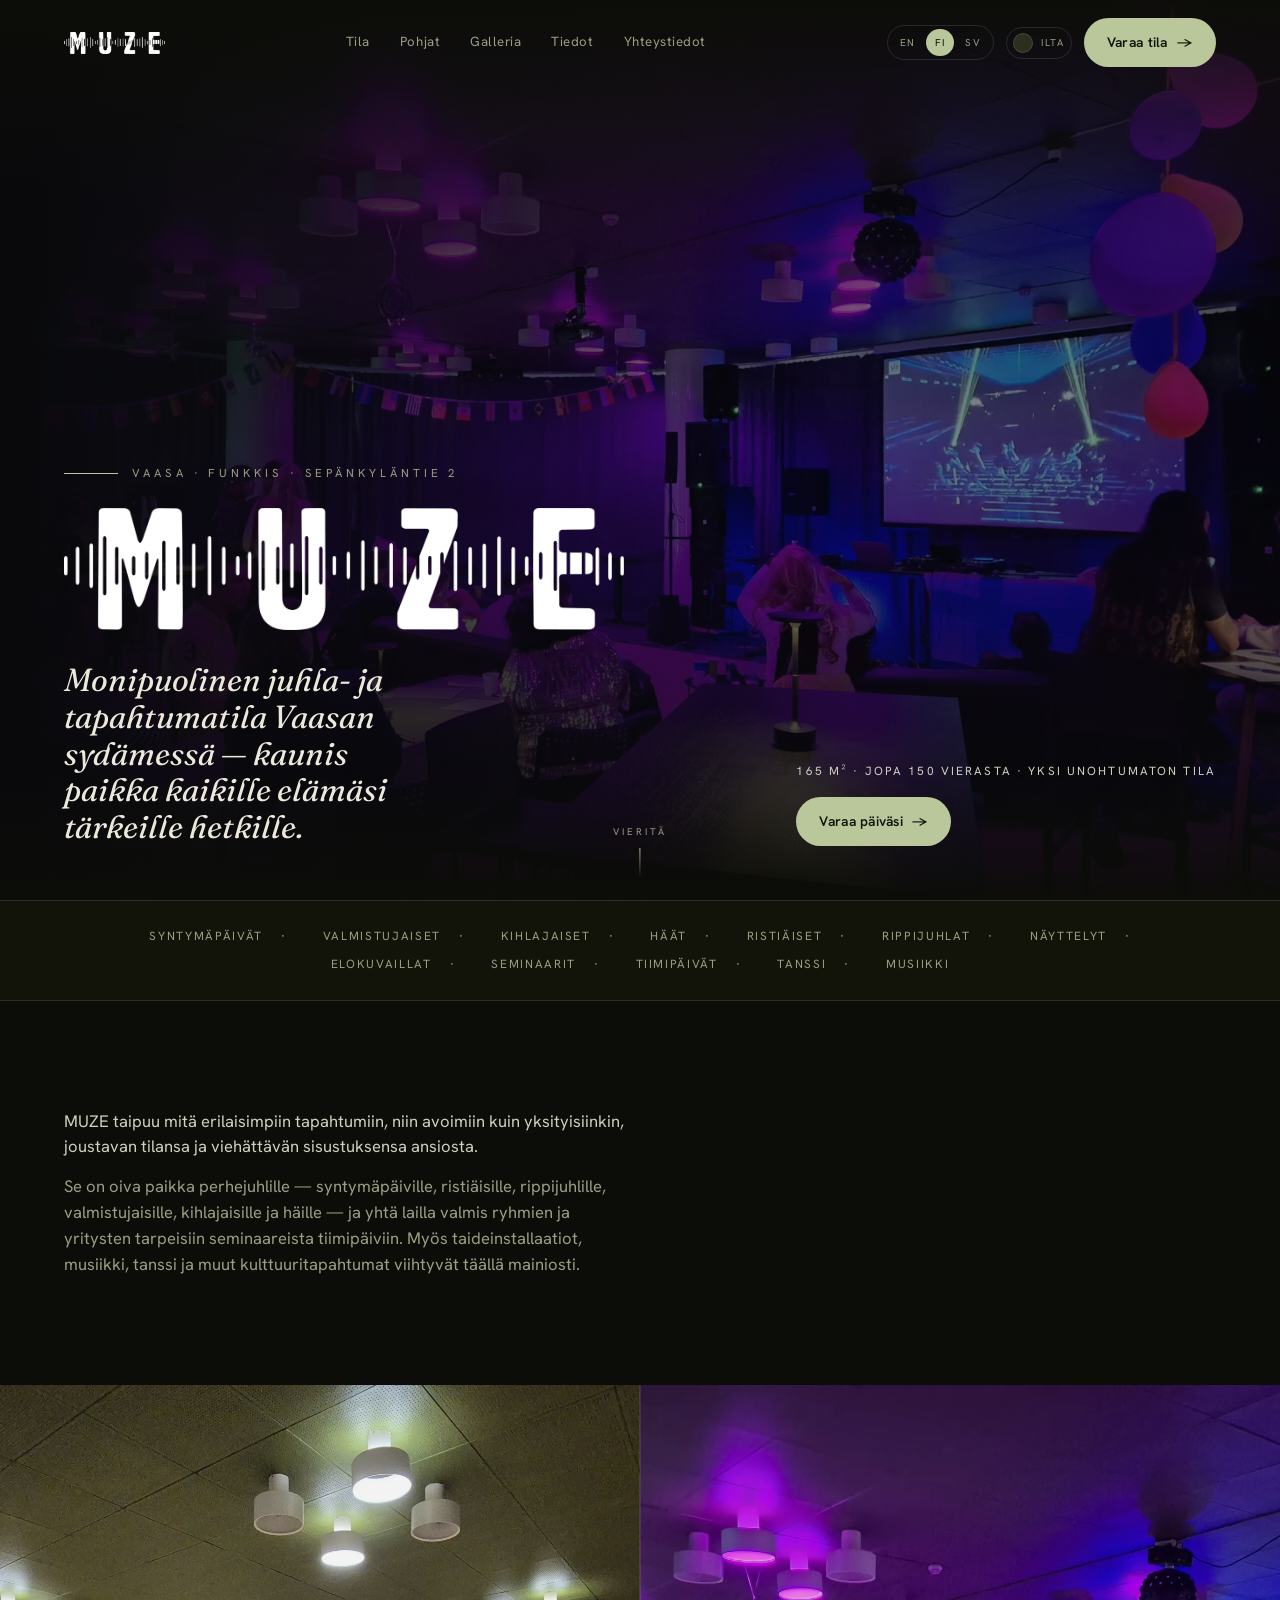
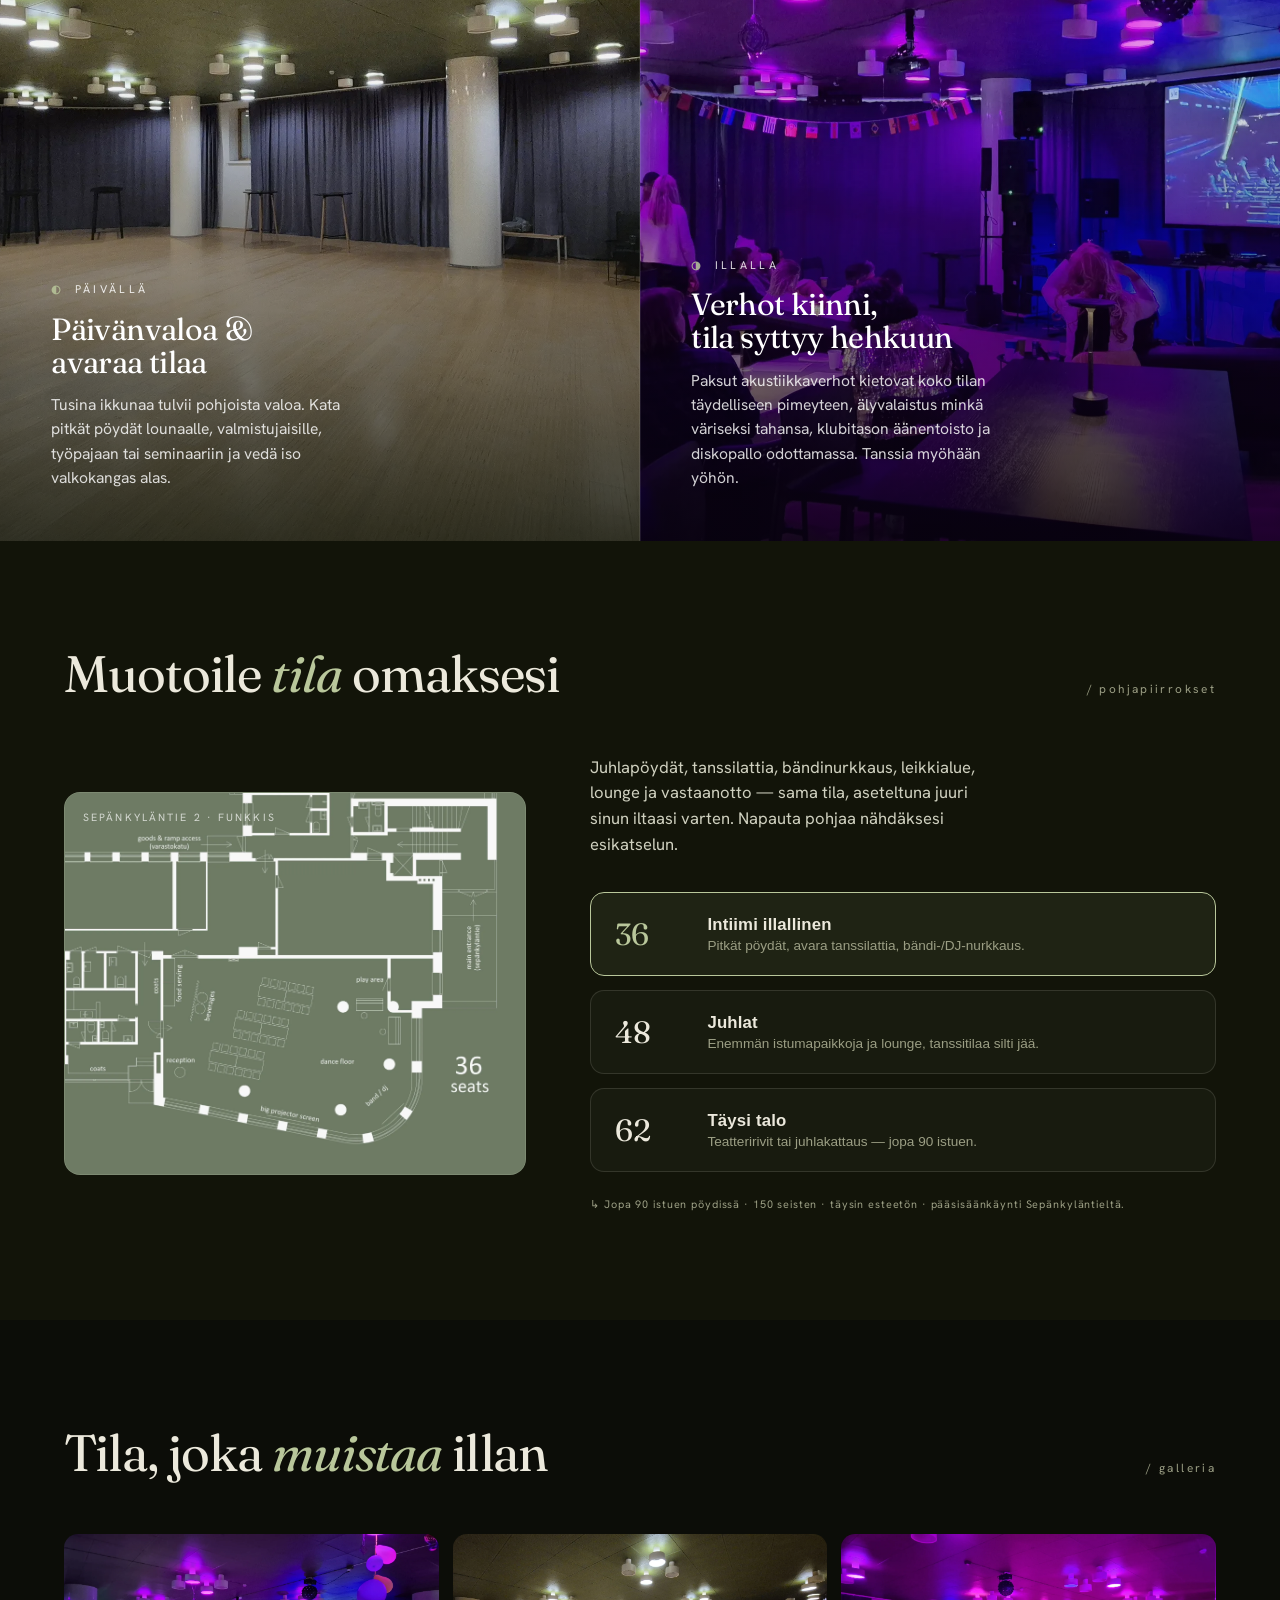
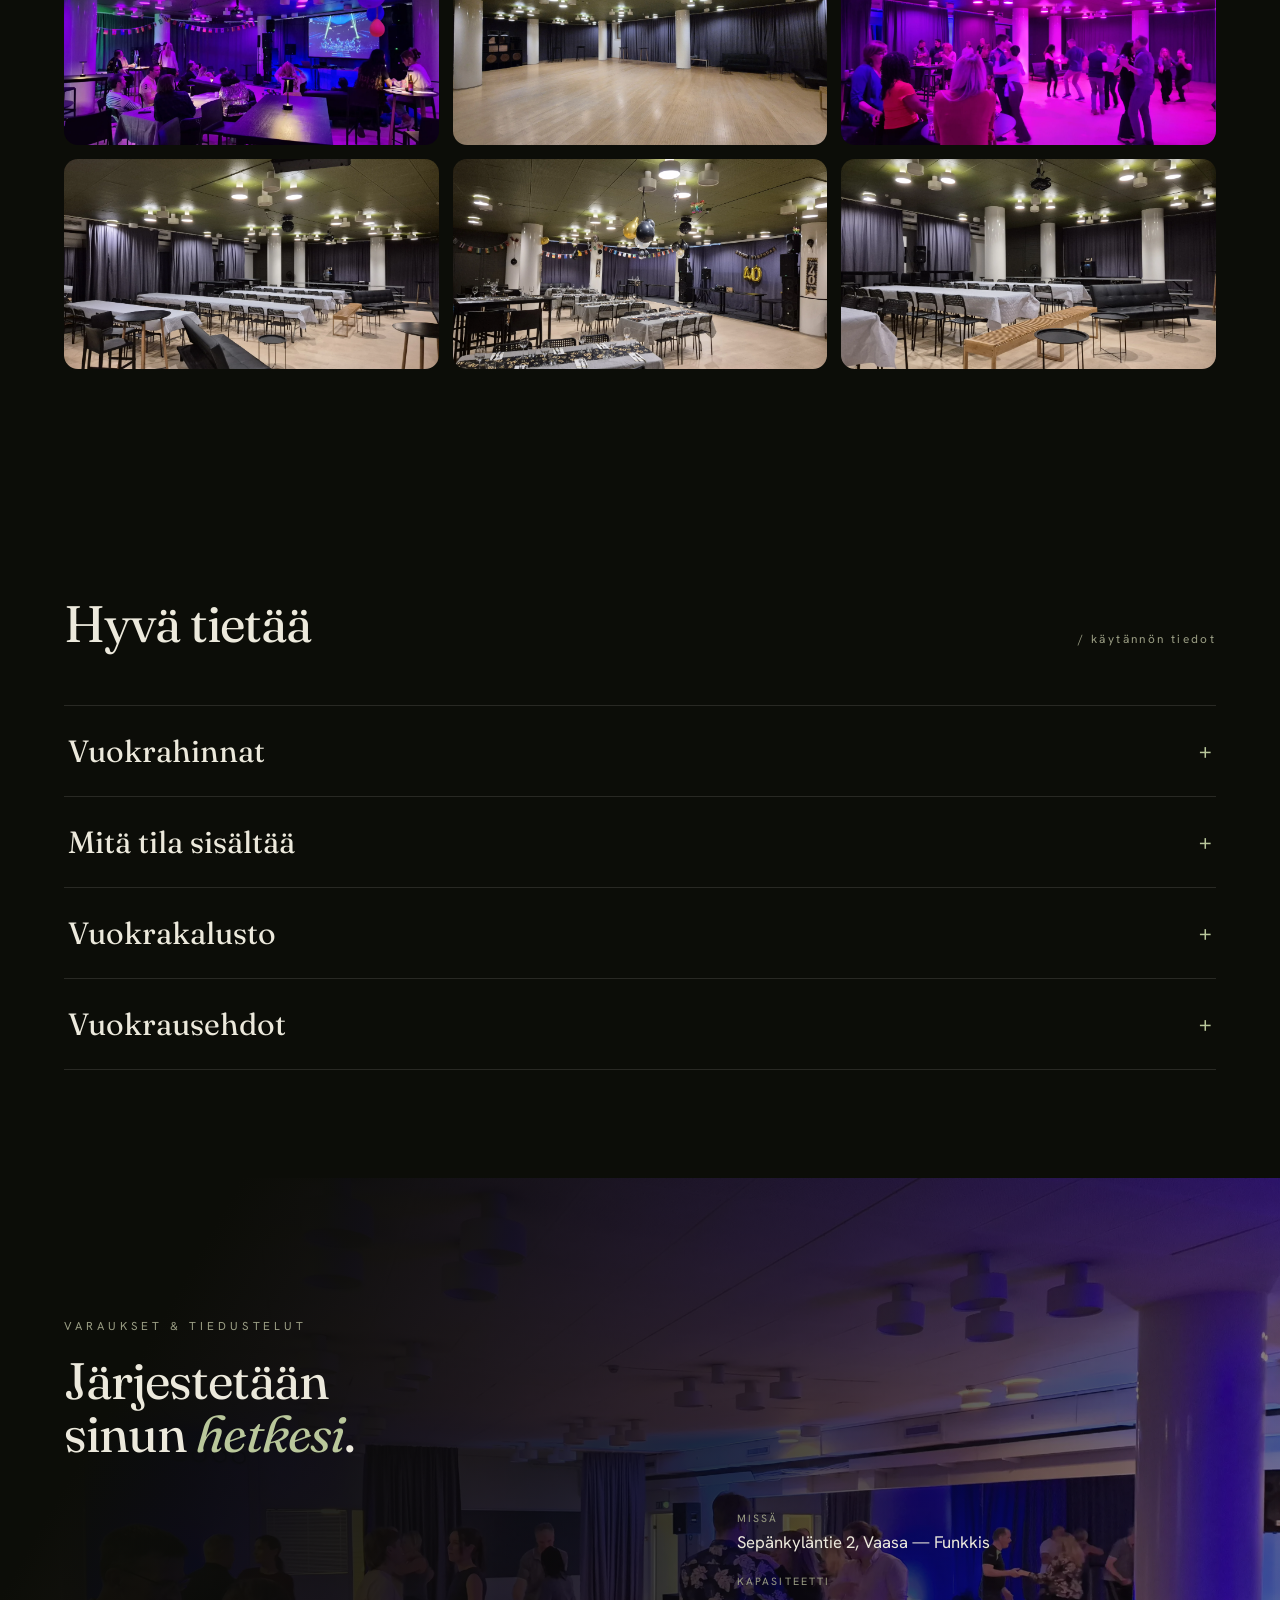
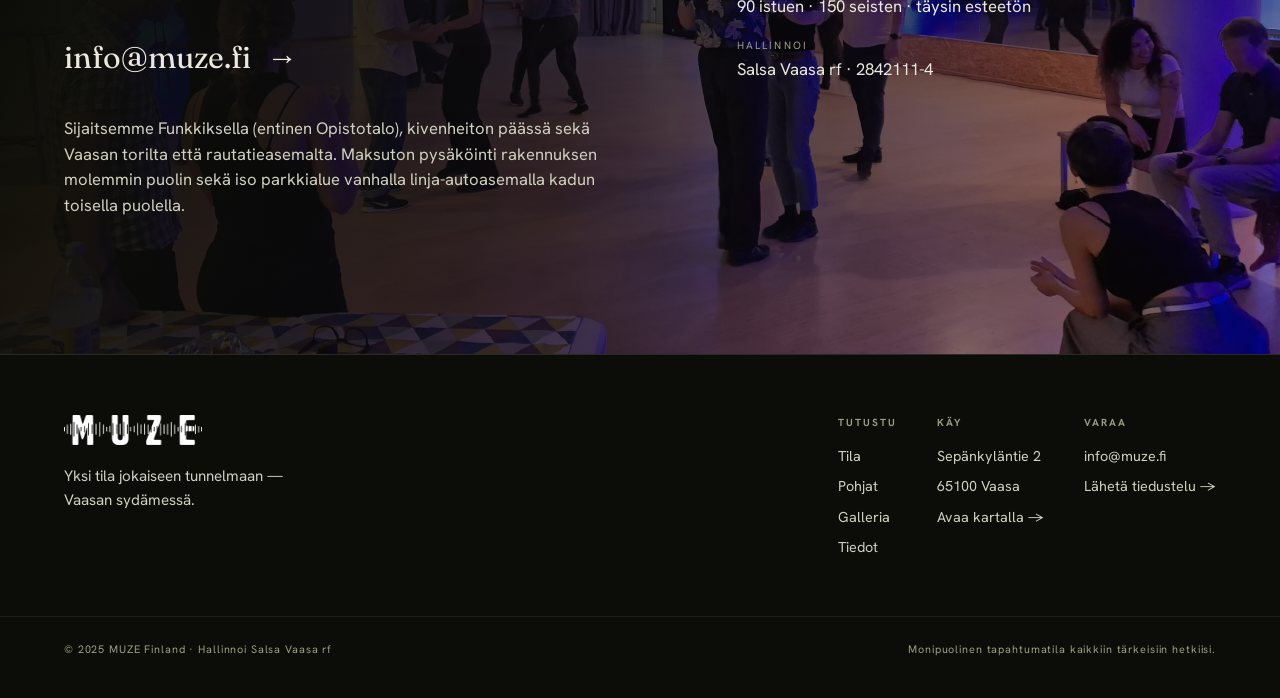
==== commit 124783e8: "Lean pass per Bassel's feedback: declutter mobile, trim my extras Bassel (23 Jun): 'still very busy " ====
--- a/fi.html
+++ b/fi.html
@@ -77,17 +77,10 @@
 </div>
 
 <section class="section" id="space">
-  <div class="wrap intro">
-    <div>
-      <p class="big reveal">Muunneltava tila viehättävine sisätiloineen — <span class="sg">avoin</span> tai yksityinen, intiimi tai täyteen pakattu. Syntymäpäivät, häät, seminaarit, näyttelyt: <b>mitä ikinä keksitkin</b>, MUZE on sille koti.</p>
-      <p class="lead reveal d1" style="margin-top:26px">MUZE taipuu mitä erilaisimpiin tapahtumiin, niin avoimiin kuin yksityisiinkin, joustavan tilansa ja viehättävän sisustuksensa ansiosta.</p>
-      <p class="lead reveal d2" style="margin-top:16px">Se on oiva paikka perhejuhlille — syntymäpäiville, ristiäisille, rippijuhlille, valmistujaisille, kihlajaisille ja häille — ja yhtä lailla valmis ryhmien ja yritysten tarpeisiin seminaareista tiimipäiviin. Myös taideinstallaatiot, musiikki, tanssi ja muut kulttuuritapahtumat viihtyvät täällä mainiosti.</p>
-    </div>
-    <div class="stats reveal d1">
-      <div class="stat"><div class="n" data-count="165">0<small>m²</small></div><div class="l">Avointa tilaa</div></div>
-      <div class="stat"><div class="n" data-count="90">0<small>istuen</small></div><div class="l">Juhlapöydissä</div></div>
-      <div class="stat"><div class="n" data-count="150">0<small>seisten</small></div><div class="l">Bileissä</div></div>
-      <div class="stat"><div class="n" data-count="135">0<small>tuumaa</small></div><div class="l">3 m valkokangas</div></div>
+  <div class="wrap">
+    <div class="intro-text">
+      <p class="lead reveal">MUZE taipuu mitä erilaisimpiin tapahtumiin, niin avoimiin kuin yksityisiinkin, joustavan tilansa ja viehättävän sisustuksensa ansiosta.</p>
+      <p class="lead reveal d1" style="margin-top:14px">Se on oiva paikka perhejuhlille — syntymäpäiville, ristiäisille, rippijuhlille, valmistujaisille, kihlajaisille ja häille — ja yhtä lailla valmis ryhmien ja yritysten tarpeisiin seminaareista tiimipäiviin. Myös taideinstallaatiot, musiikki, tanssi ja muut kulttuuritapahtumat viihtyvät täällä mainiosti.</p>
     </div>
   </div>
 </section>
@@ -135,18 +128,12 @@
   <div class="wrap">
     <div class="shead"><h2 class="display reveal">Tila, joka <em>muistaa</em> illan</h2><span class="snum reveal d1">/ galleria</span></div>
     <div class="gal reveal">
-      <figure><img src="./assets/20250517_221241-scaled.webp" alt="Tanssi-ilta · täysi hehku" loading="lazy"><figcaption>Tanssi-ilta · täysi hehku</figcaption></figure>
-      <figure><img src="./assets/4-scaled.webp" alt="Seminaari · päivällä" loading="lazy"><figcaption>Seminaari · päivällä</figcaption></figure>
-      <figure><img src="./assets/20241213_213850-scaled.webp" alt="Livemusiikkia · intiimi keikka" loading="lazy"><figcaption>Livemusiikkia · intiimi keikka</figcaption></figure>
-      <figure><img src="./assets/20250106_141251-scaled.webp" alt="165 m² · avoin lattia" loading="lazy"><figcaption>165 m² · avoin lattia</figcaption></figure>
-      <figure><img src="./assets/20250613_194356-scaled.webp" alt="Merkkipäivä" loading="lazy"><figcaption>Merkkipäivä</figcaption></figure>
-      <figure><img src="./assets/20250909_140627-scaled.webp" alt="Elokuvailta · 135″" loading="lazy"><figcaption>Elokuvailta · 135″</figcaption></figure>
-      <figure><img src="./assets/20241201_015113-scaled.webp" alt="Pimeän tultua" loading="lazy"><figcaption>Pimeän tultua</figcaption></figure>
-      <figure><img src="./assets/6-scaled.webp" alt="Illallinen & lounge" loading="lazy"><figcaption>Illallinen & lounge</figcaption></figure>
-      <figure><img src="./assets/20250905_082821-scaled.webp" alt="Päiväkattaus" loading="lazy"><figcaption>Päiväkattaus</figcaption></figure>
-      <figure><img src="./assets/20240927_183017-scaled.webp" alt="Juhlaksi pukeutuneena" loading="lazy"><figcaption>Juhlaksi pukeutuneena</figcaption></figure>
-      <figure><img src="./assets/20250412_191204-scaled.webp" alt="Iltatapahtuma" loading="lazy"><figcaption>Iltatapahtuma</figcaption></figure>
-      <figure><img src="./assets/10-scaled.webp" alt="Hyvää seuraa" loading="lazy"><figcaption>Hyvää seuraa</figcaption></figure>
+      <figure><img src="./assets/20250517_221241-scaled.webp" alt="MUZE — Tanssi-ilta · täysi hehku" loading="lazy"></figure>
+      <figure><img src="./assets/4-scaled.webp" alt="MUZE — Seminaari · päivällä" loading="lazy"></figure>
+      <figure><img src="./assets/20250106_141251-scaled.webp" alt="MUZE — 165 m² · avoin lattia" loading="lazy"></figure>
+      <figure><img src="./assets/20250613_194356-scaled.webp" alt="MUZE — Merkkipäivä" loading="lazy"></figure>
+      <figure><img src="./assets/20241213_213850-scaled.webp" alt="MUZE — Livemusiikkia · intiimi keikka" loading="lazy"></figure>
+      <figure><img src="./assets/6-scaled.webp" alt="MUZE — Illallinen & lounge" loading="lazy"></figure>
     </div>
   </div>
 </section>
@@ -156,7 +143,7 @@
     <div class="shead"><h2 class="display reveal">Hyvä tietää</h2><span class="snum reveal d1">/ käytännön tiedot</span></div>
     <div class="acc reveal" id="acc">
 
-      <div class="acc-item open">
+      <div class="acc-item">
         <button class="acc-head">Vuokrahinnat <span class="plus">+</span></button>
         <div class="acc-body"><div class="acc-inner">
           <p class="lay-note" style="margin:0 0 26px">Hinnat ovat suuntaa-antavia — pyydä tapahtumallesi räätälöity tarjous. &nbsp;·&nbsp; Sisältää projektorin, ison valkokankaan ja perusäänentoiston käytön.</p>
--- a/site.css
+++ b/site.css
@@ -167,7 +167,10 @@
 .reveal.in{opacity:1}
 .reveal.d1{transition-delay:.05s}.reveal.d2{transition-delay:.1s}.reveal.d3{transition-delay:.15s}.reveal.d4{transition-delay:.2s}
 
-/* ============ INTRO + STATS ============ */
+/* ============ INTRO ============ */
+.intro-text{max-width:64ch}
+.intro-text .lead{max-width:none}
+.intro-text .lead+.lead{color:var(--muted)}
 .intro{display:grid;grid-template-columns:1.1fr .9fr;gap:clamp(40px,7vw,110px);align-items:center}
 .intro .big{font-family:'Fraunces',serif;font-weight:400;font-size:var(--fs-statement);line-height:1.28;letter-spacing:-.01em}
 .intro .big b{font-weight:600;color:var(--accent);font-style:normal}
@@ -313,6 +316,8 @@
   .nav-links{display:none}
   .nav-tools .lang{display:none}
   .menu-btn{display:flex}
+  .duo{min-height:auto}
+  .duo .panel{min-height:62vh}
   .intro{grid-template-columns:1fr}
   .feat-grid{grid-template-columns:repeat(2,1fr)}
   .lay-wrap{grid-template-columns:1fr}
@@ -326,11 +331,18 @@
   .rule-grid{grid-template-columns:1fr}
 }
 @media(max-width:600px){
+  .section{padding:clamp(52px,8vh,84px) 0}
+  .hero{min-height:90svh;padding-top:110px}
+  .hero-logo img{width:min(420px,86vw)}
+  .shead{margin-bottom:30px}
   .feat-grid{grid-template-columns:1fr}
-  .stats{grid-template-columns:1fr 1fr}
-  .gal{columns:1}
-  .hero-bottom{flex-direction:column;align-items:flex-start}
+  .gal{columns:1;column-gap:0}
+  .duo .panel{min-height:54vh;padding:26px 22px}
+  .acc-head{padding:22px 2px}
+  .acc-inner{padding:2px 2px 30px}
+  .hero-bottom{flex-direction:column;align-items:flex-start;gap:22px}
   .nav .btn-primary{display:none}
+  .lay-wrap{gap:28px}
 }
 @media(prefers-reduced-motion:reduce){
   *{animation-duration:.001s!important;transition-duration:.2s!important}
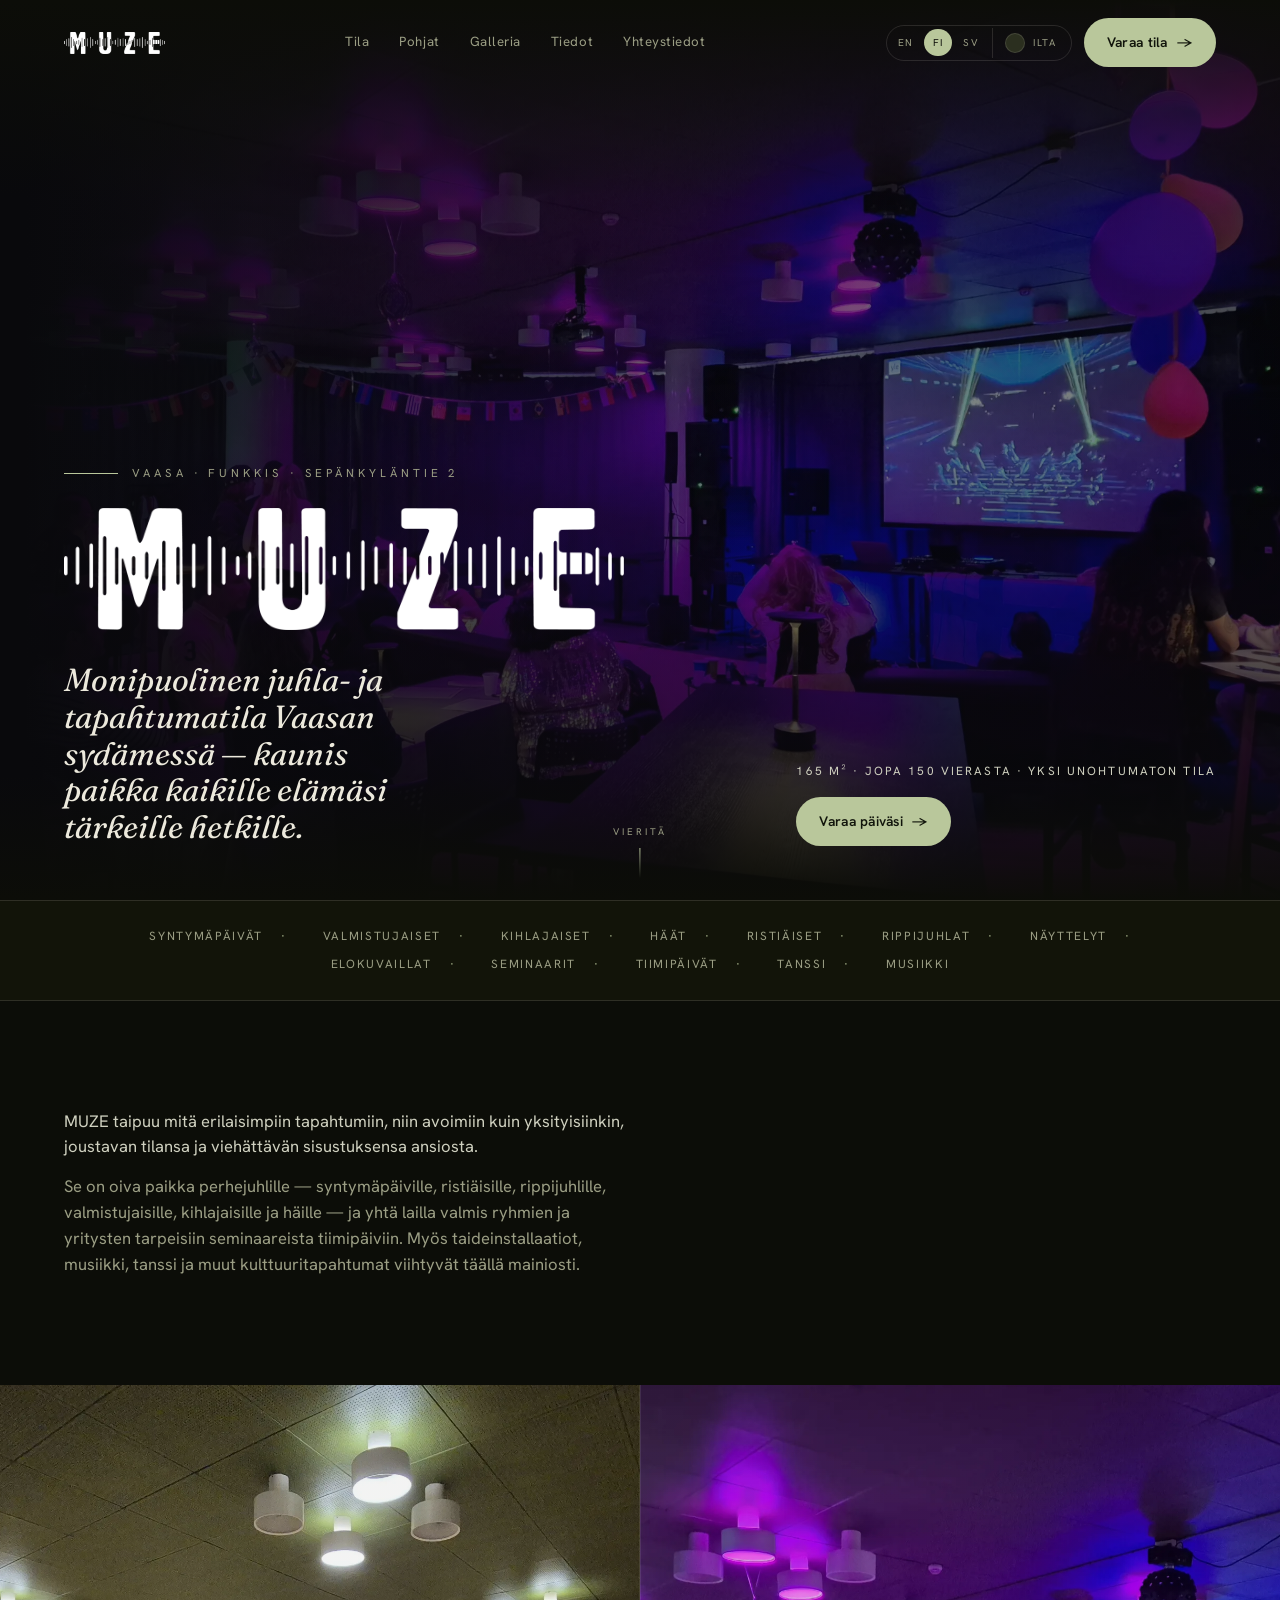
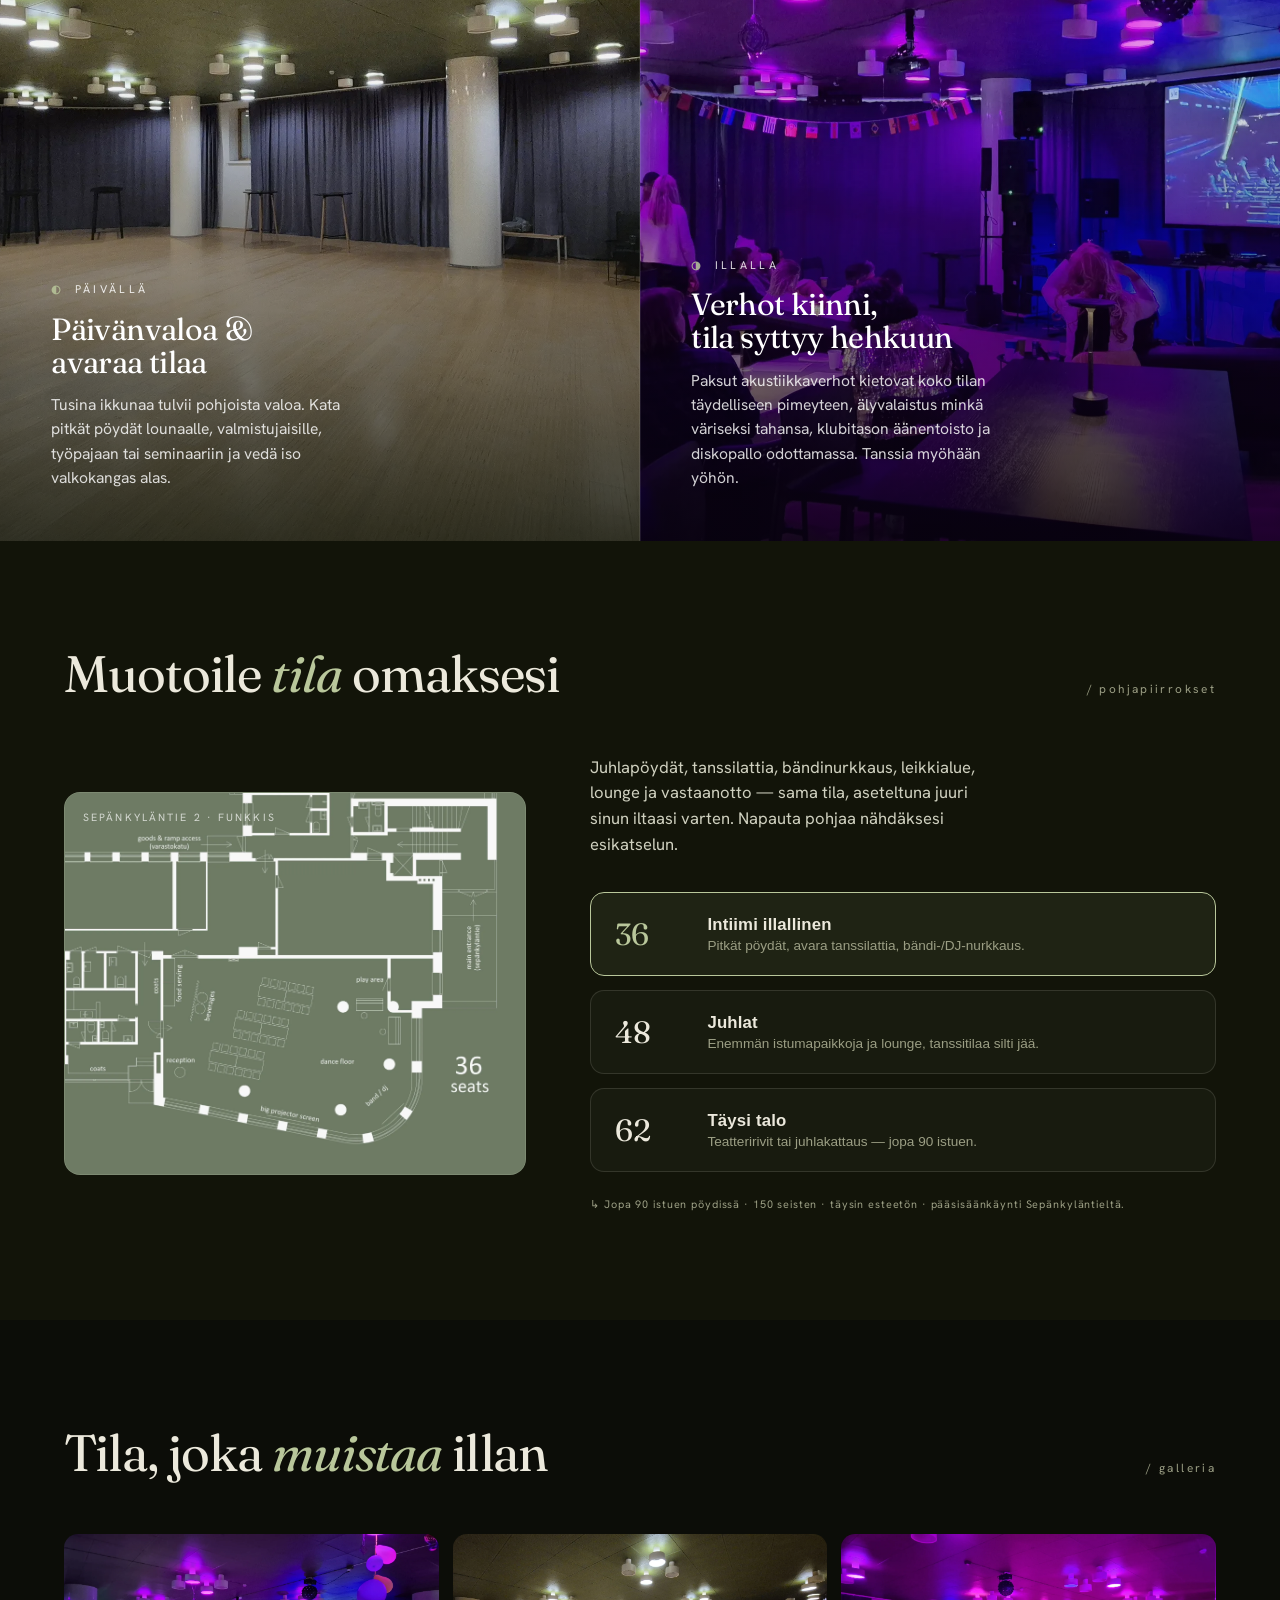
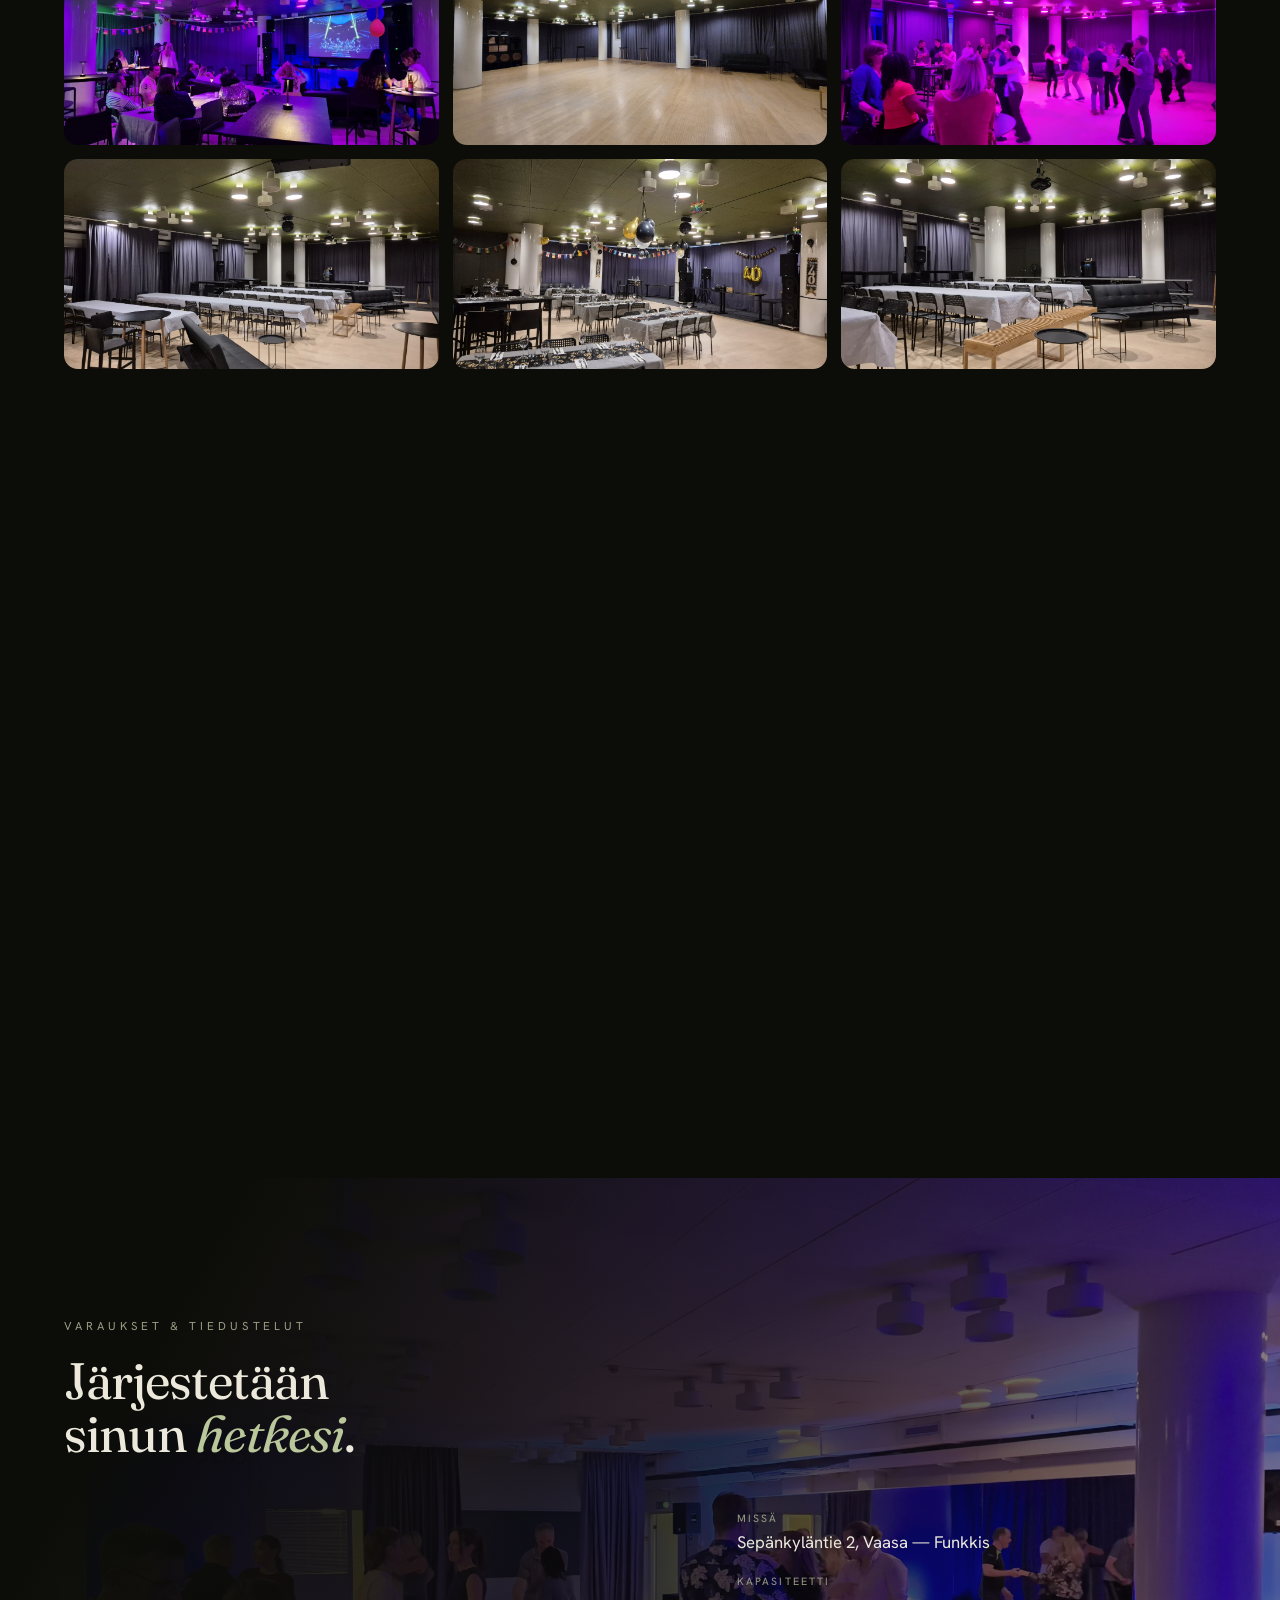
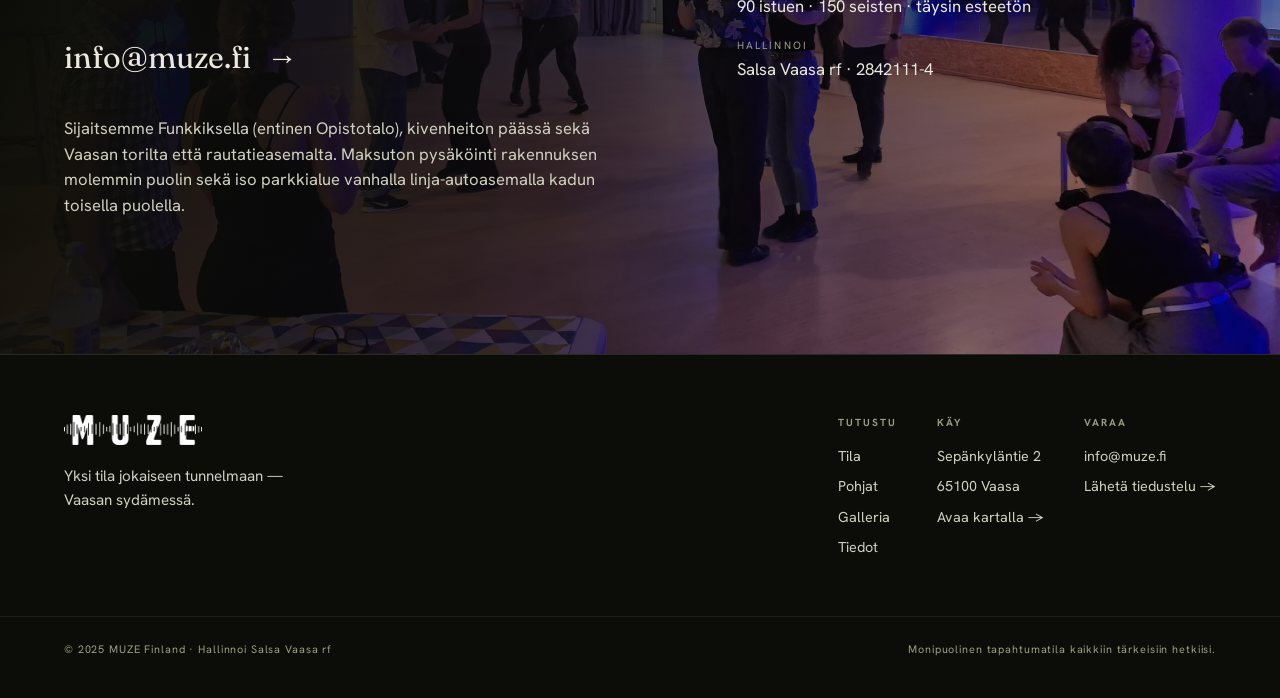
==== commit 16ca02f4: "Merge language switcher + day/night into one connected control EN/FI/SV and the day/night toggle now" ====
--- a/fi.html
+++ b/fi.html
@@ -36,11 +36,13 @@
       <a href="#contact">Yhteystiedot</a>
     </div>
     <div class="nav-tools">
-      <div class="lang" role="group" aria-label="Language"><a href="./index.html" class="lang-opt" hreflang="en">EN</a><a href="./fi.html" class="lang-opt active" hreflang="fi">FI</a><a href="./sv.html" class="lang-opt" hreflang="sv">SV</a></div>
-      <button class="toggle" id="modeToggle" aria-label="Day / night">
-        <span class="dot"></span>
-        <span class="lbl-night">Ilta</span><span class="lbl-day">Päivä</span>
-      </button>
+      <div class="ctrl-group">
+        <div class="lang" role="group" aria-label="Language"><a href="./index.html" class="lang-opt" hreflang="en">EN</a><a href="./fi.html" class="lang-opt active" hreflang="fi">FI</a><a href="./sv.html" class="lang-opt" hreflang="sv">SV</a></div>
+        <button class="toggle" id="modeToggle" aria-label="Day / night">
+          <span class="dot"></span>
+          <span class="lbl-night">Ilta</span><span class="lbl-day">Päivä</span>
+        </button>
+      </div>
       <a href="mailto:info@muze.fi" class="btn btn-primary">Varaa tila <span class="arrow">→</span></a>
       <button class="menu-btn" id="menuBtn" aria-label="Menu"><span></span><span></span><span></span></button>
     </div>
--- a/site.css
+++ b/site.css
@@ -100,15 +100,16 @@
 .nav-links a:hover::after{width:100%}
 .nav-tools{display:flex;align-items:center;gap:12px}
 
-.lang{display:flex;align-items:center;gap:2px;border:1px solid var(--line);border-radius:100px;padding:3px}
+.ctrl-group{display:flex;align-items:center;border:1px solid var(--line);border-radius:100px;padding:2px}
+.lang{display:flex;align-items:center;gap:2px;border-radius:100px;padding:0}
 .lang-opt{font-family:'Hanken Grotesk',sans-serif;font-size:.62rem;letter-spacing:.12em;color:var(--muted);padding:6px 9px;border-radius:100px;transition:.3s}
 .lang-opt:hover{color:var(--text)}
 .lang-opt.active{background:var(--accent);color:#0C0D08}
 html[data-mode="day"] .lang-opt.active{color:#fff}
 .lang-m{margin-bottom:30px;width:max-content}
 
-.toggle{display:flex;align-items:center;gap:8px;border:1px solid var(--line);border-radius:100px;padding:5px 6px;cursor:pointer;background:transparent;color:var(--muted);font-family:'Hanken Grotesk',sans-serif;font-size:.62rem;letter-spacing:.18em;text-transform:uppercase;transition:.4s}
-.toggle:hover{border-color:var(--accent);color:var(--text)}
+.toggle{display:flex;align-items:center;gap:8px;border:0;border-left:1px solid var(--line);border-radius:0;margin-left:4px;padding:5px 12px 5px 12px;cursor:pointer;background:transparent;color:var(--muted);font-family:'Hanken Grotesk',sans-serif;font-size:.62rem;letter-spacing:.18em;text-transform:uppercase;transition:.4s}
+.toggle:hover{color:var(--text)}
 .toggle .dot{width:20px;height:20px;border-radius:50%;background:#2b2f1f;border:1px solid var(--line);transition:.3s}
 html[data-mode="day"] .toggle .dot{background:#f3efe0}
 .toggle .lbl-day{display:none}
@@ -314,7 +315,6 @@
 /* ============ RESPONSIVE ============ */
 @media(max-width:1000px){
   .nav-links{display:none}
-  .nav-tools .lang{display:none}
   .menu-btn{display:flex}
   .duo{min-height:auto}
   .duo .panel{min-height:62vh}
@@ -331,6 +331,12 @@
   .rule-grid{grid-template-columns:1fr}
 }
 @media(max-width:600px){
+  .nav-inner{padding:14px var(--pad);gap:10px}
+  .nav-tools{gap:8px}
+  .lang-opt{padding:6px 7px;font-size:.6rem}
+  .toggle{padding:5px}
+  .toggle .lbl-night,.toggle .lbl-day,html[data-mode="day"] .toggle .lbl-day{display:none}
+  .lang-m{display:none}
   .section{padding:clamp(52px,8vh,84px) 0}
   .hero{min-height:90svh;padding-top:110px}
   .hero-logo img{width:min(420px,86vw)}
